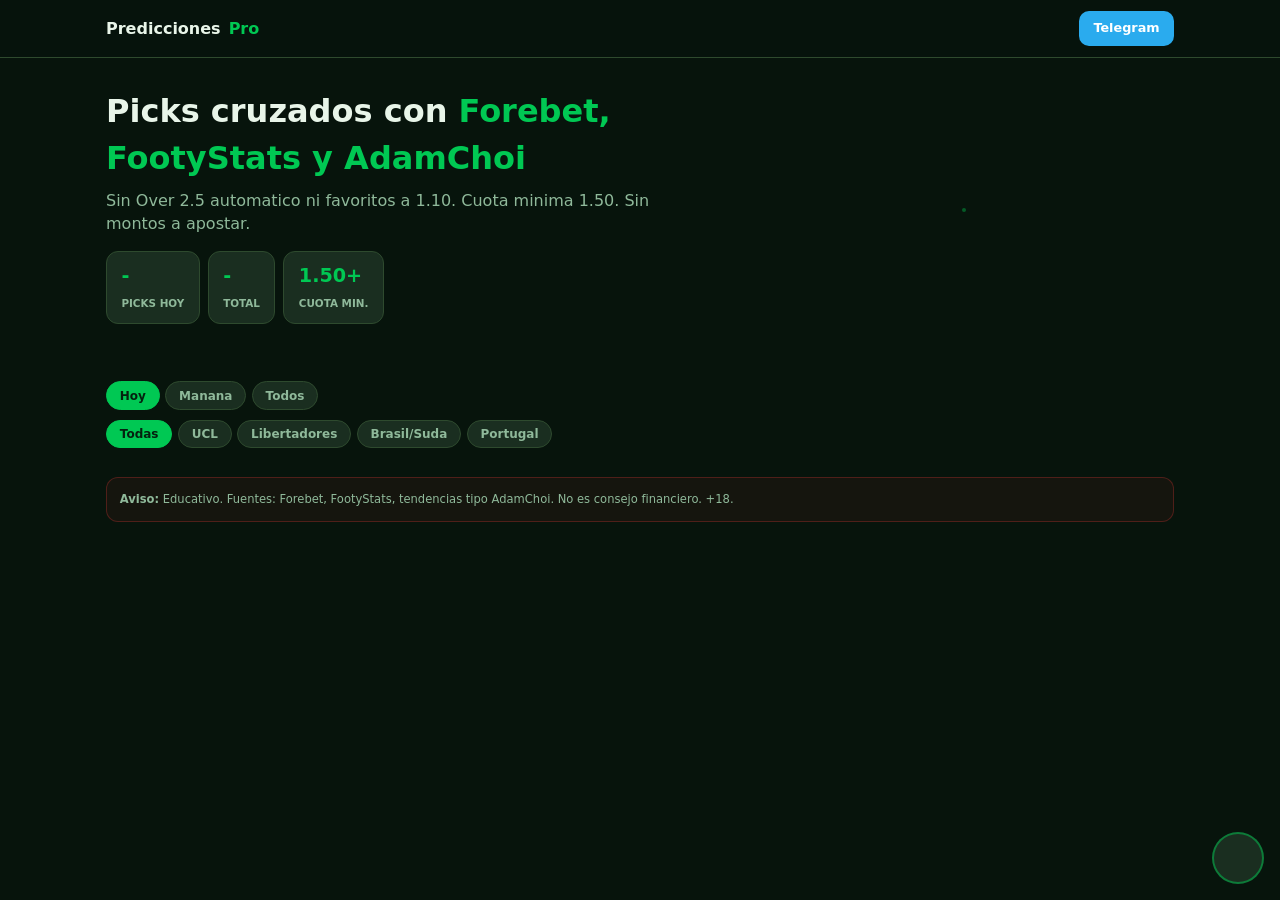
==== index.html @ 34ba378f "Add index.html for GitHub Pages" ====
<!DOCTYPE html>
<html lang="es">
<head>
<meta charset="UTF-8"/>
<meta name="viewport" content="width=device-width,initial-scale=1"/>
<title>Predicciones Pro</title>
<meta name="theme-color" content="#07140c"/>
<link rel="icon" href="logo-canal.jpeg"/>
<style>
:root{--verde:#00c853;--negro:#07140c;--card:#1a2e20;--borde:#2e4a2e;--texto:#e8f5e9;--muted:#8fb99a;--tg:#2AABEE;--soft:rgba(0,200,83,.14)}
*{box-sizing:border-box;margin:0;padding:0}
body{font-family:system-ui,Segoe UI,Roboto,sans-serif;background:var(--negro);color:var(--texto);line-height:1.45}
a{color:inherit;text-decoration:none}button,input{font-family:inherit}
.wrap{max-width:1100px;margin:0 auto;padding:0 1rem 2rem}
.top{position:sticky;top:0;z-index:20;background:rgba(7,20,12,.95);border-bottom:1px solid var(--borde)}
.top-in{max-width:1100px;margin:0 auto;padding:.7rem 1rem;display:flex;justify-content:space-between;align-items:center}
.brand{font-weight:900;display:flex;align-items:center;gap:.5rem}.brand b{color:var(--verde)}
.brand img{width:36px;height:36px;border-radius:50%;object-fit:cover;border:2px solid rgba(0,200,83,.4)}
.btn{border:none;border-radius:10px;padding:.5rem .9rem;font-weight:800;font-size:.8rem;cursor:pointer;background:var(--tg);color:#fff}
.hero{display:grid;grid-template-columns:1.2fr .8fr;gap:1.2rem;align-items:center;padding-top:1.4rem}
@media(max-width:800px){.hero{grid-template-columns:1fr}}
.hero h1{font-size:clamp(1.4rem,4vw,2rem);font-weight:900;margin:.5rem 0}
.hero h1 span{color:var(--verde)}
.hero p{color:var(--muted);max-width:560px}
.stats{display:flex;gap:.5rem;flex-wrap:wrap;margin:1rem 0}
.stat{background:var(--card);border:1px solid var(--borde);border-radius:12px;padding:.6rem .9rem}
.stat strong{display:block;color:var(--verde);font-size:1.2rem}
.stat small{font-size:.65rem;color:var(--muted);font-weight:700}
.stage{position:relative;border-radius:18px;overflow:hidden;border:2px solid rgba(0,200,83,.4);background:#061008;aspect-ratio:1;max-width:280px;margin:0 auto}
.stage img{width:78%;height:78%;object-fit:contain;display:block;margin:11% auto}
.stage-bar{position:absolute;left:0;right:0;bottom:0;background:rgba(0,0,0,.72);padding:8px 12px;display:flex;justify-content:space-between;font-size:.68rem;font-weight:700;color:var(--muted)}
.filters{display:flex;flex-wrap:wrap;gap:.35rem;margin:.6rem 0}
.fbtn{background:var(--card);border:1px solid var(--borde);color:var(--muted);padding:.4rem .8rem;border-radius:999px;font-size:.75rem;font-weight:700;cursor:pointer}
.fbtn.active{background:var(--verde);border-color:var(--verde);color:#04210f}
.grid{display:grid;grid-template-columns:repeat(auto-fill,minmax(300px,1fr));gap:.85rem}
.card{background:var(--card);border:1px solid var(--borde);border-radius:16px;padding:14px;display:flex;flex-direction:column;gap:9px}
.row{display:flex;justify-content:space-between;align-items:center;gap:.5rem}
.chip{font-size:.62rem;font-weight:800;color:#f6cf6b;background:rgba(255,214,0,.1);border:1px solid rgba(255,214,0,.3);border-radius:999px;padding:3px 8px}
.time{font-size:.66rem;color:var(--muted);font-weight:600}
.conf{display:flex;align-items:center;gap:8px;padding:6px 10px;background:rgba(0,0,0,.28);border-radius:10px}
.cl{font-size:.58rem;font-weight:700;color:rgba(255,255,255,.55);text-transform:uppercase}
.stars{flex:1;text-align:center;color:rgba(255,255,255,.16);letter-spacing:2px}.stars .on{color:var(--verde)}
.lvl{font-size:.65rem;font-weight:800;padding:2px 7px;border-radius:6px;background:var(--soft);color:var(--verde)}
.teams{display:flex;align-items:center;justify-content:space-between;gap:8px}
.team{flex:1;text-align:center;font-weight:800;font-size:.9rem}
.vs{width:30px;height:30px;border-radius:50%;background:#07140c;display:flex;align-items:center;justify-content:center;font-size:.65rem;font-weight:900;color:var(--muted)}
.nums{display:grid;grid-template-columns:1fr 1fr 1fr;gap:6px;text-align:center;font-size:.75rem}
.nums div{background:rgba(0,0,0,.25);border-radius:8px;padding:6px}
.nums b{display:block;color:var(--verde)}
.rec{display:flex;justify-content:space-between;align-items:center;border-top:1px solid var(--borde);padding-top:10px}
.rec small{font-size:.58rem;font-weight:700;color:var(--muted);text-transform:uppercase}
.pick{font-size:.92rem;font-weight:800}
.odds{font-size:1.2rem;font-weight:900;color:var(--verde);background:var(--soft);border:1px solid rgba(0,200,83,.4);padding:6px 11px;border-radius:10px}
.why{font-size:.78rem;color:var(--muted);line-height:1.5}
.why b{color:var(--texto)}
.bul{font-size:.72rem;color:var(--muted);padding-left:1rem}
.rej{font-size:.7rem;color:var(--muted);border:1px solid rgba(255,61,61,.25);background:rgba(255,61,61,.06);padding:8px;border-radius:8px}
.tags{display:flex;flex-wrap:wrap;gap:4px}
.tag{font-size:.58rem;font-weight:700;padding:2px 6px;border:1px solid var(--borde);border-radius:5px;color:var(--muted)}
.tag.ev{color:var(--verde);border-color:rgba(0,200,83,.4);background:var(--soft)}
.share{width:100%;background:rgba(42,171,238,.12);border:1px solid rgba(42,171,238,.35);color:#7dd3fc;border-radius:8px;padding:.45rem;font-size:.72rem;font-weight:700;cursor:pointer}
.empty{grid-column:1/-1;text-align:center;padding:2rem;color:var(--muted)}
.disclaimer{margin-top:1.2rem;border:1px solid rgba(255,61,61,.25);background:rgba(255,61,61,.06);border-radius:12px;padding:.8rem;font-size:.72rem;color:var(--muted)}
.fab{position:fixed;right:16px;bottom:16px;width:52px;height:52px;border-radius:50%;border:2px solid rgba(0,200,83,.5);background:var(--card);padding:0;overflow:hidden;cursor:pointer;z-index:40}
.fab img{width:100%;height:100%;object-fit:cover}
.as{position:fixed;right:16px;bottom:78px;width:min(360px,calc(100vw - 24px));max-height:70vh;display:none;flex-direction:column;background:#102418;border:1px solid var(--borde);border-radius:14px;z-index:40}
.as.open{display:flex}
.as-h{padding:.7rem 1rem;border-bottom:1px solid var(--borde);display:flex;justify-content:space-between;font-weight:800;font-size:.88rem}
.as-b{padding:.7rem;overflow:auto;flex:1}
.msg{font-size:.78rem;padding:.5rem .7rem;border-radius:10px;margin-bottom:.45rem;line-height:1.45}
.bot{background:var(--card);border:1px solid var(--borde)}
.user{background:var(--soft);margin-left:1.5rem}
.as-f{display:flex;gap:.4rem;padding:.6rem;border-top:1px solid var(--borde)}
.as-f input{flex:1;background:var(--card);border:1px solid var(--borde);border-radius:10px;padding:.5rem .7rem;color:var(--texto)}
.as-f button{background:var(--verde);color:#04210f;border:none;border-radius:10px;padding:.5rem .75rem;font-weight:800;cursor:pointer}
</style>
</head>
<body>
<header class="top"><div class="top-in">
  <div class="brand"><img src="logo-canal.jpeg" alt="" onerror="this.style.display='none'"/>Predicciones <b>Pro</b></div>
  <a class="btn" href="https://t.me/" target="_blank" rel="noopener">Telegram</a>
</div></header>
<section class="wrap hero">
  <div>
    <h1>Picks cruzados con <span>Forebet, FootyStats y AdamChoi</span></h1>
    <p>Sin Over 2.5 automatico ni favoritos a 1.10. Cuota minima 1.50. Sin montos a apostar.</p>
    <div class="stats">
      <div class="stat"><strong id="st-hoy">-</strong><small>PICKS HOY</small></div>
      <div class="stat"><strong id="st-total">-</strong><small>TOTAL</small></div>
      <div class="stat"><strong>1.50+</strong><small>CUOTA MIN.</small></div>
    </div>
  </div>
  <div class="stage">
    <img src="logo-canal.jpeg" alt="" onerror="this.style.display='none'"/>
    <div class="stage-bar"><span>IA en vivo</span><span>Predicciones Pro</span></div>
  </div>
</section>
<div class="wrap" id="picks">
  <div class="filters" id="dayf">
    <button class="fbtn active" data-k="hoy" type="button">Hoy</button>
    <button class="fbtn" data-k="manana" type="button">Manana</button>
    <button class="fbtn" data-k="all" type="button">Todos</button>
  </div>
  <div class="filters" id="lgf">
    <button class="fbtn active" data-k="all" type="button">Todas</button>
    <button class="fbtn" data-k="ucl" type="button">UCL</button>
    <button class="fbtn" data-k="lib" type="button">Libertadores</button>
    <button class="fbtn" data-k="bra" type="button">Brasil/Suda</button>
    <button class="fbtn" data-k="por" type="button">Portugal</button>
  </div>
  <div class="grid" id="grid"></div>
  <p class="disclaimer"><strong>Aviso:</strong> Educativo. Fuentes: Forebet, FootyStats, tendencias tipo AdamChoi. No es consejo financiero. +18.</p>
</div>
<button class="fab" id="fab" type="button"><img src="logo-canal.jpeg" alt="IA" onerror="this.style.display='none'"/></button>
<div class="as" id="as">
  <div class="as-h">Asistente <button type="button" id="asx" style="background:none;border:none;color:var(--muted);cursor:pointer">X</button></div>
  <div class="as-b" id="asb"><div class="msg bot">Preguntame por un partido o por que no va un favorito corto. Cuota minima 1.50.</div></div>
  <div class="as-f"><input id="asi" placeholder="Ej: por que Under en Napoli"/><button type="button" id="ass">Enviar</button></div>
</div>
<script src="app.js"></script>
</body>
</html>
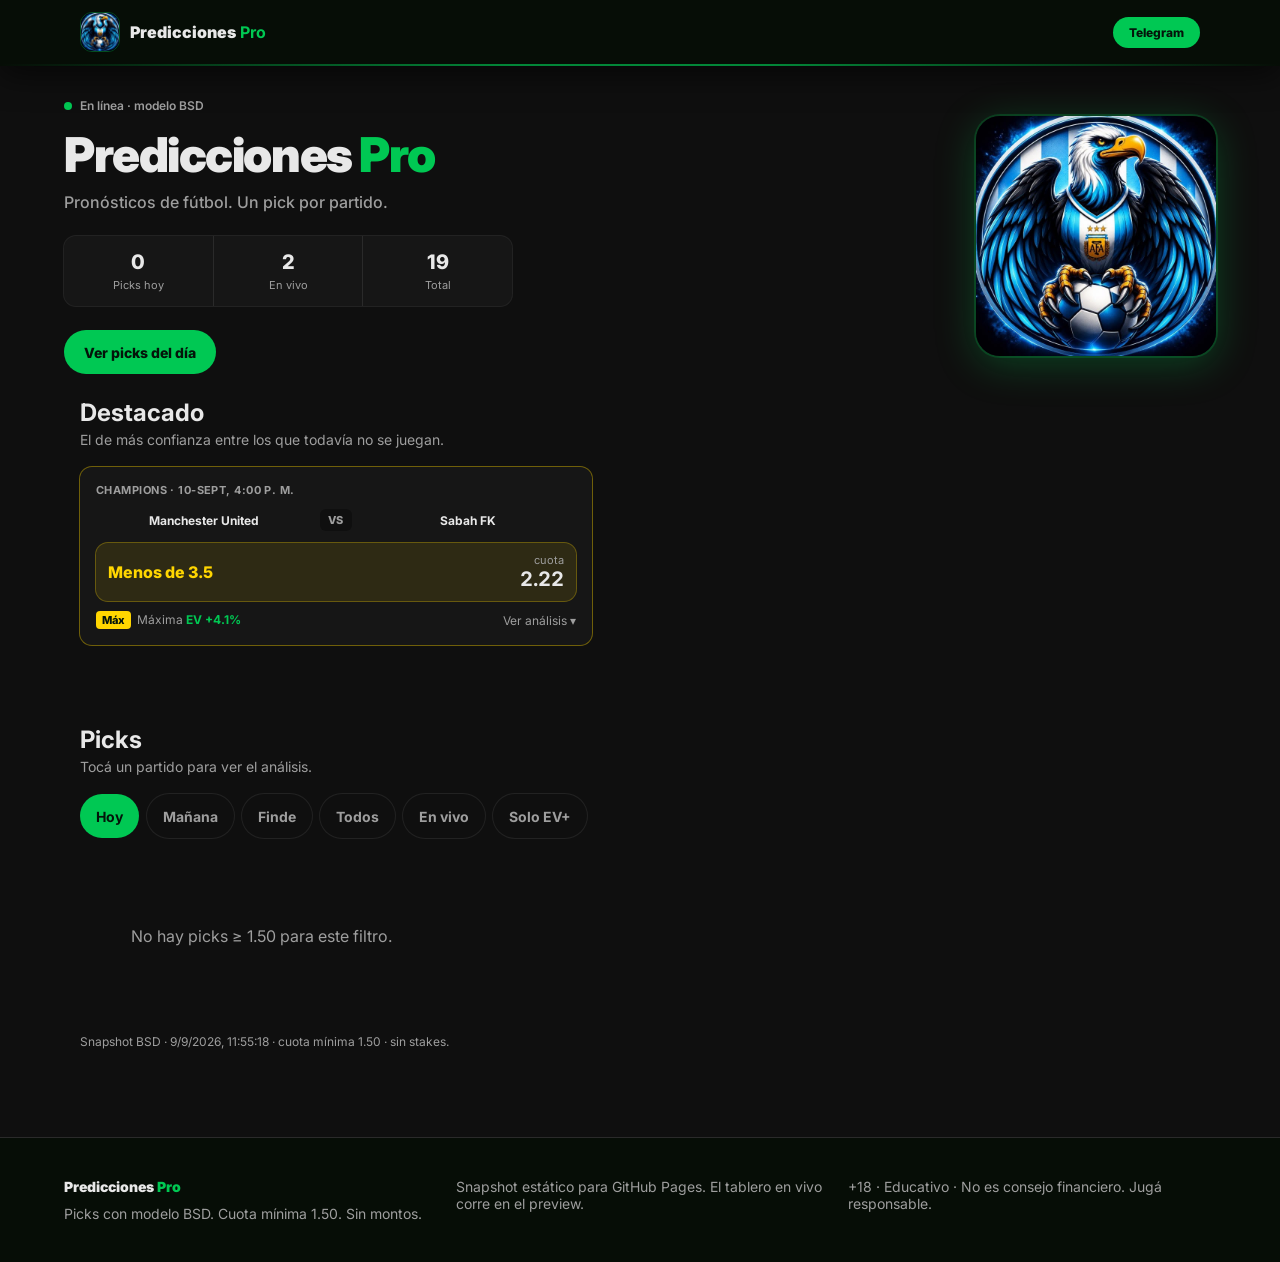
==== commit 98a736df: "Snapshot GitHub Pages: escudos reales y picks BSD actuales." ====
--- a/index.html
+++ b/index.html
@@ -4,119 +4,265 @@
 <meta charset="UTF-8"/>
 <meta name="viewport" content="width=device-width,initial-scale=1"/>
 <title>Predicciones Pro</title>
-<meta name="theme-color" content="#07140c"/>
+<meta name="theme-color" content="#0f0f0f"/>
 <link rel="icon" href="logo-canal.jpeg"/>
+<link rel="preconnect" href="https://fonts.googleapis.com"/>
+<link rel="preconnect" href="https://media.api-sports.io"/>
+<link href="https://fonts.googleapis.com/css2?family=Inter:wght@400;600;700;800;900&display=swap" rel="stylesheet"/>
 <style>
-:root{--verde:#00c853;--negro:#07140c;--card:#1a2e20;--borde:#2e4a2e;--texto:#e8f5e9;--muted:#8fb99a;--tg:#2AABEE;--soft:rgba(0,200,83,.14)}
+:root{--bg:#0f0f0f;--nav:#060d06;--card:#161616;--fg:#e8e8e8;--muted:#9e9e9e;--primary:#00c853;--primary-fg:#04140a;--accent:#ffd600;--border:#2a2a2a;--danger:#ef5350;--tg:#2aabee}
 *{box-sizing:border-box;margin:0;padding:0}
-body{font-family:system-ui,Segoe UI,Roboto,sans-serif;background:var(--negro);color:var(--texto);line-height:1.45}
-a{color:inherit;text-decoration:none}button,input{font-family:inherit}
-.wrap{max-width:1100px;margin:0 auto;padding:0 1rem 2rem}
-.top{position:sticky;top:0;z-index:20;background:rgba(7,20,12,.95);border-bottom:1px solid var(--borde)}
-.top-in{max-width:1100px;margin:0 auto;padding:.7rem 1rem;display:flex;justify-content:space-between;align-items:center}
-.brand{font-weight:900;display:flex;align-items:center;gap:.5rem}.brand b{color:var(--verde)}
-.brand img{width:36px;height:36px;border-radius:50%;object-fit:cover;border:2px solid rgba(0,200,83,.4)}
-.btn{border:none;border-radius:10px;padding:.5rem .9rem;font-weight:800;font-size:.8rem;cursor:pointer;background:var(--tg);color:#fff}
-.hero{display:grid;grid-template-columns:1.2fr .8fr;gap:1.2rem;align-items:center;padding-top:1.4rem}
-@media(max-width:800px){.hero{grid-template-columns:1fr}}
-.hero h1{font-size:clamp(1.4rem,4vw,2rem);font-weight:900;margin:.5rem 0}
-.hero h1 span{color:var(--verde)}
-.hero p{color:var(--muted);max-width:560px}
-.stats{display:flex;gap:.5rem;flex-wrap:wrap;margin:1rem 0}
-.stat{background:var(--card);border:1px solid var(--borde);border-radius:12px;padding:.6rem .9rem}
-.stat strong{display:block;color:var(--verde);font-size:1.2rem}
-.stat small{font-size:.65rem;color:var(--muted);font-weight:700}
-.stage{position:relative;border-radius:18px;overflow:hidden;border:2px solid rgba(0,200,83,.4);background:#061008;aspect-ratio:1;max-width:280px;margin:0 auto}
-.stage img{width:78%;height:78%;object-fit:contain;display:block;margin:11% auto}
-.stage-bar{position:absolute;left:0;right:0;bottom:0;background:rgba(0,0,0,.72);padding:8px 12px;display:flex;justify-content:space-between;font-size:.68rem;font-weight:700;color:var(--muted)}
-.filters{display:flex;flex-wrap:wrap;gap:.35rem;margin:.6rem 0}
-.fbtn{background:var(--card);border:1px solid var(--borde);color:var(--muted);padding:.4rem .8rem;border-radius:999px;font-size:.75rem;font-weight:700;cursor:pointer}
-.fbtn.active{background:var(--verde);border-color:var(--verde);color:#04210f}
-.grid{display:grid;grid-template-columns:repeat(auto-fill,minmax(300px,1fr));gap:.85rem}
-.card{background:var(--card);border:1px solid var(--borde);border-radius:16px;padding:14px;display:flex;flex-direction:column;gap:9px}
-.row{display:flex;justify-content:space-between;align-items:center;gap:.5rem}
-.chip{font-size:.62rem;font-weight:800;color:#f6cf6b;background:rgba(255,214,0,.1);border:1px solid rgba(255,214,0,.3);border-radius:999px;padding:3px 8px}
-.time{font-size:.66rem;color:var(--muted);font-weight:600}
-.conf{display:flex;align-items:center;gap:8px;padding:6px 10px;background:rgba(0,0,0,.28);border-radius:10px}
-.cl{font-size:.58rem;font-weight:700;color:rgba(255,255,255,.55);text-transform:uppercase}
-.stars{flex:1;text-align:center;color:rgba(255,255,255,.16);letter-spacing:2px}.stars .on{color:var(--verde)}
-.lvl{font-size:.65rem;font-weight:800;padding:2px 7px;border-radius:6px;background:var(--soft);color:var(--verde)}
-.teams{display:flex;align-items:center;justify-content:space-between;gap:8px}
-.team{flex:1;text-align:center;font-weight:800;font-size:.9rem}
-.vs{width:30px;height:30px;border-radius:50%;background:#07140c;display:flex;align-items:center;justify-content:center;font-size:.65rem;font-weight:900;color:var(--muted)}
-.nums{display:grid;grid-template-columns:1fr 1fr 1fr;gap:6px;text-align:center;font-size:.75rem}
-.nums div{background:rgba(0,0,0,.25);border-radius:8px;padding:6px}
-.nums b{display:block;color:var(--verde)}
-.rec{display:flex;justify-content:space-between;align-items:center;border-top:1px solid var(--borde);padding-top:10px}
-.rec small{font-size:.58rem;font-weight:700;color:var(--muted);text-transform:uppercase}
-.pick{font-size:.92rem;font-weight:800}
-.odds{font-size:1.2rem;font-weight:900;color:var(--verde);background:var(--soft);border:1px solid rgba(0,200,83,.4);padding:6px 11px;border-radius:10px}
-.why{font-size:.78rem;color:var(--muted);line-height:1.5}
-.why b{color:var(--texto)}
-.bul{font-size:.72rem;color:var(--muted);padding-left:1rem}
-.rej{font-size:.7rem;color:var(--muted);border:1px solid rgba(255,61,61,.25);background:rgba(255,61,61,.06);padding:8px;border-radius:8px}
-.tags{display:flex;flex-wrap:wrap;gap:4px}
-.tag{font-size:.58rem;font-weight:700;padding:2px 6px;border:1px solid var(--borde);border-radius:5px;color:var(--muted)}
-.tag.ev{color:var(--verde);border-color:rgba(0,200,83,.4);background:var(--soft)}
-.share{width:100%;background:rgba(42,171,238,.12);border:1px solid rgba(42,171,238,.35);color:#7dd3fc;border-radius:8px;padding:.45rem;font-size:.72rem;font-weight:700;cursor:pointer}
-.empty{grid-column:1/-1;text-align:center;padding:2rem;color:var(--muted)}
-.disclaimer{margin-top:1.2rem;border:1px solid rgba(255,61,61,.25);background:rgba(255,61,61,.06);border-radius:12px;padding:.8rem;font-size:.72rem;color:var(--muted)}
-.fab{position:fixed;right:16px;bottom:16px;width:52px;height:52px;border-radius:50%;border:2px solid rgba(0,200,83,.5);background:var(--card);padding:0;overflow:hidden;cursor:pointer;z-index:40}
-.fab img{width:100%;height:100%;object-fit:cover}
-.as{position:fixed;right:16px;bottom:78px;width:min(360px,calc(100vw - 24px));max-height:70vh;display:none;flex-direction:column;background:#102418;border:1px solid var(--borde);border-radius:14px;z-index:40}
-.as.open{display:flex}
-.as-h{padding:.7rem 1rem;border-bottom:1px solid var(--borde);display:flex;justify-content:space-between;font-weight:800;font-size:.88rem}
-.as-b{padding:.7rem;overflow:auto;flex:1}
-.msg{font-size:.78rem;padding:.5rem .7rem;border-radius:10px;margin-bottom:.45rem;line-height:1.45}
-.bot{background:var(--card);border:1px solid var(--borde)}
-.user{background:var(--soft);margin-left:1.5rem}
-.as-f{display:flex;gap:.4rem;padding:.6rem;border-top:1px solid var(--borde)}
-.as-f input{flex:1;background:var(--card);border:1px solid var(--borde);border-radius:10px;padding:.5rem .7rem;color:var(--texto)}
-.as-f button{background:var(--verde);color:#04210f;border:none;border-radius:10px;padding:.5rem .75rem;font-weight:800;cursor:pointer}
+html,body{background:var(--bg);color:var(--fg);font-family:Inter,system-ui,sans-serif;-webkit-font-smoothing:antialiased}
+button{font-family:inherit;cursor:pointer;color:inherit}
+a{color:inherit;text-decoration:none}
+.wrap{max-width:72rem;margin:0 auto;padding:0 1rem}
+.nav{position:sticky;top:0;z-index:20;background:var(--nav);box-shadow:0 8px 32px rgba(0,0,0,.6)}
+.nav::after{content:"";display:block;height:2px;background:linear-gradient(90deg,transparent,var(--primary) 40%,var(--primary) 60%,transparent);opacity:.65}
+.nav-in{max-width:72rem;margin:0 auto;height:64px;padding:0 1rem;display:flex;align-items:center;justify-content:space-between;gap:12px}
+.brand{display:flex;align-items:center;gap:10px;font-weight:900}
+.brand img{width:40px;height:40px;border-radius:12px;object-fit:cover;border:1px solid rgba(0,200,83,.35)}
+.brand b{color:var(--primary)}
+.tg{background:var(--primary);color:var(--primary-fg);border:0;border-radius:999px;padding:8px 16px;font-size:12px;font-weight:800}
+.hero{display:flex;flex-direction:column;align-items:center;gap:2rem;padding:2rem 0 1.5rem}
+@media(min-width:768px){.hero{flex-direction:row;justify-content:space-between}}
+.live{display:flex;align-items:center;gap:8px;font-size:12px;font-weight:600;color:var(--muted);margin-bottom:12px}
+.dot{width:8px;height:8px;border-radius:99px;background:var(--primary);box-shadow:0 0 0 0 rgba(0,200,83,.55);animation:pulse 1.6s ease-out infinite}
+@keyframes pulse{0%{box-shadow:0 0 0 0 rgba(0,200,83,.55)}70%{box-shadow:0 0 0 7px transparent}}
+h1{font-size:clamp(2rem,5vw,3rem);font-weight:900;letter-spacing:-.03em}
+.sub{margin-top:8px;color:var(--muted);font-weight:500}
+.stats{margin-top:1.5rem;max-width:28rem;display:flex;overflow:hidden;border-radius:12px;background:var(--card);box-shadow:0 0 0 1px rgba(255,255,255,.08)}
+.stat{flex:1;text-align:center;padding:14px 8px;border-right:1px solid var(--border)}
+.stat:last-child{border-right:0}
+.stat strong{display:block;font-size:1.25rem;font-weight:800}
+.stat small{display:block;margin-top:4px;font-size:11px;color:var(--muted)}
+.cta{display:inline-flex;margin-top:1.5rem;min-height:44px;align-items:center;background:var(--primary);color:var(--primary-fg);border-radius:999px;padding:0 20px;font-size:14px;font-weight:800}
+.mascot{width:208px;height:208px;border-radius:24px;overflow:hidden;box-shadow:0 8px 40px rgba(0,200,83,.28),0 0 0 2px rgba(0,200,83,.2);flex-shrink:0}
+@media(min-width:768px){.mascot{width:240px;height:240px;order:2}.hero-copy{order:1;flex:1}}
+.mascot img{width:100%;height:100%;object-fit:cover;object-position:top}
+.sec{padding:0 0 2.5rem}
+.sec h2{font-size:1.5rem;font-weight:700}
+.hint{margin-top:4px;font-size:14px;color:var(--muted)}
+.filters{display:flex;flex-wrap:wrap;gap:8px;margin-top:1.2rem}
+.chip{min-height:44px;border:0;border-radius:999px;padding:0 16px;font-size:14px;font-weight:700;color:var(--muted);background:transparent;box-shadow:0 0 0 1px rgba(255,255,255,.08)}
+.chip.on{background:var(--primary);color:var(--primary-fg);box-shadow:none}
+.grid{margin-top:1.5rem;display:grid;gap:16px}
+@media(min-width:768px){.grid{grid-template-columns:1fr 1fr}}
+@media(min-width:1200px){.grid{grid-template-columns:1fr 1fr 1fr}}
+.card{background:var(--card);border-radius:12px;padding:16px;box-shadow:0 0 0 1px rgba(255,255,255,.08);text-align:left;width:100%}
+.card.max{box-shadow:0 0 0 1px rgba(255,214,0,.4)}
+.card:hover{box-shadow:0 0 0 1px rgba(0,200,83,.45)}
+.meta{display:flex;justify-content:space-between;gap:8px;font-size:11px;font-weight:700;letter-spacing:.04em;text-transform:uppercase;color:var(--muted)}
+.live-tag{color:var(--danger);flex-shrink:0}
+.match{margin-top:12px;display:grid;grid-template-columns:1fr auto 1fr;align-items:center;gap:8px}
+.team{display:flex;flex-direction:column;align-items:center;gap:6px;min-width:0}
+.esc{width:48px;height:48px;object-fit:contain;filter:drop-shadow(0 2px 4px rgba(0,0,0,.45))}
+.esc-fb{width:48px;height:48px;border-radius:999px;background:#141414;display:flex;align-items:center;justify-content:center;font-weight:900;color:var(--muted);font-size:12px;box-shadow:0 0 0 1px rgba(255,255,255,.08)}
+.tname{max-width:100%;font-size:12px;font-weight:700;white-space:nowrap;overflow:hidden;text-overflow:ellipsis}
+.vs{font-size:11px;font-weight:800;letter-spacing:.08em;color:var(--muted);padding:4px 8px;border-radius:6px;background:var(--bg)}
+.score{font-size:20px;font-weight:900;letter-spacing:.04em}
+.rec{margin-top:12px;display:flex;align-items:center;justify-content:space-between;gap:12px;border-radius:12px;padding:10px 12px;background:rgba(255,214,0,.1);box-shadow:0 0 0 1px rgba(255,214,0,.35)}
+.rec .mkt{font-weight:800;color:var(--accent);text-align:left}
+.cuota{text-align:right}
+.cuota small{display:block;font-size:11px;color:var(--muted)}
+.cuota b{font-size:20px;font-variant-numeric:tabular-nums}
+.foot{margin-top:10px;display:flex;align-items:center;justify-content:space-between;gap:8px;font-size:12px;color:var(--muted)}
+.ev{font-weight:700}
+.ev.pos{color:var(--primary)}
+.maxb{display:inline-block;margin-right:6px;background:var(--accent);color:#04140a;font-size:11px;font-weight:800;padding:2px 6px;border-radius:4px}
+.more{display:none;margin-top:12px;padding-top:12px;border-top:1px solid var(--border)}
+.card.open .more{display:block}
+.nums{display:grid;grid-template-columns:1fr 1fr 1fr;gap:8px;text-align:center;font-size:12px}
+.nums div{background:var(--bg);border-radius:8px;padding:8px}
+.nums span{display:block;color:var(--muted)}
+.nums b{color:var(--primary)}
+.bar{margin-top:10px}
+.bar-l{display:flex;justify-content:space-between;font-size:11px;color:var(--muted);margin-bottom:4px}
+.bar-g{display:flex;height:6px;overflow:hidden;border-radius:99px;background:var(--bg)}
+.bar-g i:first-child{background:var(--primary)}
+.bar-g i:nth-child(2){background:var(--muted)}
+.bar-g i:last-child{background:rgba(232,232,232,.4)}
+.why{margin-top:10px;font-size:14px;line-height:1.55;color:var(--muted)}
+.why b{color:var(--fg)}
+.bul{margin-top:8px;font-size:12px;color:var(--muted)}
+.bul li{margin:4px 0 0 1rem}
+.rej{margin-top:10px;padding:10px;border-radius:12px;background:rgba(239,83,80,.08);font-size:12px;color:var(--muted)}
+.share{display:block;margin-top:10px;text-align:center;border-radius:12px;padding:10px;background:rgba(42,171,238,.1);color:var(--tg);font-size:12px;font-weight:700}
+.empty{padding:4rem 0;text-align:center;color:var(--muted)}
+.foot-site{margin-top:3rem;border-top:1px solid var(--border);background:var(--nav);padding:2.5rem 1rem;font-size:14px;color:var(--muted)}
+.foot-grid{max-width:72rem;margin:0 auto;display:grid;gap:1.5rem}
+@media(min-width:640px){.foot-grid{grid-template-columns:1fr 1fr 1fr}}
+.feat{max-width:32rem;margin-bottom:2.5rem}
+.feat .card{width:100%}
+.stamp{margin-top:1.5rem;font-size:12px;color:var(--muted)}
 </style>
 </head>
 <body>
-<header class="top"><div class="top-in">
-  <div class="brand"><img src="logo-canal.jpeg" alt="" onerror="this.style.display='none'"/>Predicciones <b>Pro</b></div>
-  <a class="btn" href="https://t.me/" target="_blank" rel="noopener">Telegram</a>
+<header class="nav"><div class="nav-in">
+  <a class="brand" href="./"><img src="logo-canal.jpeg" alt=""/><span>Predicciones<b> Pro</b></span></a>
+  <a class="tg" href="https://t.me/" target="_blank" rel="noopener">Telegram</a>
 </div></header>
+
 <section class="wrap hero">
-  <div>
-    <h1>Picks cruzados con <span>Forebet, FootyStats y AdamChoi</span></h1>
-    <p>Sin Over 2.5 automatico ni favoritos a 1.10. Cuota minima 1.50. Sin montos a apostar.</p>
+  <div class="hero-copy">
+    <p class="live"><span class="dot"></span> En línea · modelo BSD</p>
+    <h1>Predicciones<span style="color:var(--primary)"> Pro</span></h1>
+    <p class="sub">Pronósticos de fútbol. Un pick por partido.</p>
     <div class="stats">
-      <div class="stat"><strong id="st-hoy">-</strong><small>PICKS HOY</small></div>
-      <div class="stat"><strong id="st-total">-</strong><small>TOTAL</small></div>
-      <div class="stat"><strong>1.50+</strong><small>CUOTA MIN.</small></div>
+      <div class="stat"><strong id="st-hoy">-</strong><small>Picks hoy</small></div>
+      <div class="stat"><strong id="st-live">-</strong><small>En vivo</small></div>
+      <div class="stat"><strong id="st-total">-</strong><small>Total</small></div>
     </div>
+    <a class="cta" href="#picks">Ver picks del día</a>
   </div>
-  <div class="stage">
-    <img src="logo-canal.jpeg" alt="" onerror="this.style.display='none'"/>
-    <div class="stage-bar"><span>IA en vivo</span><span>Predicciones Pro</span></div>
-  </div>
+  <div class="mascot"><img src="logo-canal.jpeg" alt="Mascota Predicciones Pro"/></div>
 </section>
-<div class="wrap" id="picks">
-  <div class="filters" id="dayf">
-    <button class="fbtn active" data-k="hoy" type="button">Hoy</button>
-    <button class="fbtn" data-k="manana" type="button">Manana</button>
-    <button class="fbtn" data-k="all" type="button">Todos</button>
-  </div>
-  <div class="filters" id="lgf">
-    <button class="fbtn active" data-k="all" type="button">Todas</button>
-    <button class="fbtn" data-k="ucl" type="button">UCL</button>
-    <button class="fbtn" data-k="lib" type="button">Libertadores</button>
-    <button class="fbtn" data-k="bra" type="button">Brasil/Suda</button>
-    <button class="fbtn" data-k="por" type="button">Portugal</button>
-  </div>
-  <div class="grid" id="grid"></div>
-  <p class="disclaimer"><strong>Aviso:</strong> Educativo. Fuentes: Forebet, FootyStats, tendencias tipo AdamChoi. No es consejo financiero. +18.</p>
+
+<div class="wrap">
+  <section class="sec feat" id="destacado">
+    <h2>Destacado</h2>
+    <p class="hint">El de más confianza entre los que todavía no se juegan.</p>
+    <div id="feat" style="margin-top:1.2rem"></div>
+  </section>
+
+  <section class="sec" id="picks">
+    <h2>Picks</h2>
+    <p class="hint">Tocá un partido para ver el análisis.</p>
+    <div class="filters" id="days">
+      <button class="chip on" data-day="hoy" type="button">Hoy</button>
+      <button class="chip" data-day="manana" type="button">Mañana</button>
+      <button class="chip" data-day="finde" type="button">Finde</button>
+      <button class="chip" data-day="all" type="button">Todos</button>
+      <button class="chip" data-live="1" type="button">En vivo</button>
+      <button class="chip" data-ev="1" type="button">Solo EV+</button>
+    </div>
+    <div class="grid" id="grid"></div>
+    <p class="stamp" id="stamp"></p>
+  </section>
 </div>
-<button class="fab" id="fab" type="button"><img src="logo-canal.jpeg" alt="IA" onerror="this.style.display='none'"/></button>
-<div class="as" id="as">
-  <div class="as-h">Asistente <button type="button" id="asx" style="background:none;border:none;color:var(--muted);cursor:pointer">X</button></div>
-  <div class="as-b" id="asb"><div class="msg bot">Preguntame por un partido o por que no va un favorito corto. Cuota minima 1.50.</div></div>
-  <div class="as-f"><input id="asi" placeholder="Ej: por que Under en Napoli"/><button type="button" id="ass">Enviar</button></div>
-</div>
-<script src="app.js"></script>
+
+<footer class="foot-site"><div class="foot-grid">
+  <div><p style="color:var(--fg);font-weight:900">Predicciones<span style="color:var(--primary)"> Pro</span></p><p style="margin-top:10px">Picks con modelo BSD. Cuota mínima 1.50. Sin montos.</p></div>
+  <div><p>Snapshot estático para GitHub Pages. El tablero en vivo corre en el preview.</p></div>
+  <div><p>+18 · Educativo · No es consejo financiero. Jugá responsable.</p></div>
+</div></footer>
+<script>
+const PICKS = [{"id": "bsd-599509", "league": "Libertadores", "leagueKey": "lib", "kickoff": "2026-09-09T22:00:00Z", "status": "2nd_half", "home": "Palmeiras", "away": "LDU", "market": "Más de 2.5", "marketKey": "ou", "odds": 2.11, "impliedPct": 47.4, "modelPct": 47.7, "evPct": 0.6, "conf": 75, "pH": 0.721, "pD": 0.192, "pA": 0.087, "bullets": ["Modelo BSD dc-blend-v1: Palmeiras 72.1% · Empate 19.2% · LDU 8.7%", "xG 1.69 – 0.65 (media 2.34) · marcador más probable 1-0", "BTTS 37.0% · Over 2.5 47.7% · Over 3.5 25.1%"], "analysis": "Más de 2.5 @ 2.11. Media de goles 2.34 y 1-0 como línea base. Edge chico, pero del lado correcto del precio.", "rejected": "Se descarta Palmeiras @ 1.36 (regla cuota mínima 1.50).", "homeCrest": "https://media.api-sports.io/football/teams/121.png", "awayCrest": "https://media.api-sports.io/football/teams/1158.png", "homeScore": null, "awayScore": null, "minute": null}, {"id": "bsd-599510", "league": "Sudamericana", "leagueKey": "suda", "kickoff": "2026-09-09T22:00:00Z", "status": "2nd_half", "home": "Santos", "away": "Atlético Mineiro", "market": "Menos de 2.5", "marketKey": "ou", "odds": 1.54, "impliedPct": 64.9, "modelPct": 60.8, "evPct": -6.4, "conf": 52, "pH": 0.419, "pD": 0.305, "pA": 0.276, "bullets": ["Modelo BSD dc-blend-v1: Santos 41.9% · Empate 30.5% · Atlético Mineiro 27.6%", "xG 1.44 – 1.01 (media 2.45) · marcador más probable 1-1", "BTTS 46.1% · Over 2.5 39.2% · Over 3.5 21.0%"], "analysis": "Menos de 2.5 @ 1.54. Media de goles 2.45 y 1-1 como línea base. El libro está un poco más agresivo que el modelo; se publica porque es el mercado ≥ 1.50 más limpio.", "rejected": "Se descarta Over 2.5 no se publica por default (regla cuota mínima 1.50).", "homeCrest": "https://media.api-sports.io/football/teams/128.png", "awayCrest": "https://media.api-sports.io/football/teams/1062.png", "homeScore": null, "awayScore": null, "minute": null}, {"id": "bsd-600963", "league": "Libertadores", "leagueKey": "lib", "kickoff": "2026-09-10T00:30:00Z", "status": "notstarted", "home": "Estudiantes de La Plata", "away": "Corinthians", "market": "Más de 1.5", "marketKey": "ou", "odds": 1.84, "impliedPct": 54.3, "modelPct": 52.5, "evPct": -3.4, "conf": 52, "pH": 0.39899999999999997, "pD": 0.35100000000000003, "pA": 0.249, "bullets": ["Modelo BSD dc-blend-v1: Estudiantes de La Plata 39.9% · Empate 35.1% · Corinthians 24.9%", "xG 1.28 – 0.76 (media 2.04) · marcador más probable 1-0", "BTTS 34.9% · Over 2.5 26.6% · Over 3.5 12.6%"], "analysis": "Más de 1.5 @ 1.84. Media de goles 2.04 y 1-0 como línea base. El libro está un poco más agresivo que el modelo; se publica porque es el mercado ≥ 1.50 más limpio.", "rejected": "Se descarta Over 2.5 no se publica por default (regla cuota mínima 1.50).", "homeCrest": "https://media.api-sports.io/football/teams/450.png", "awayCrest": "https://media.api-sports.io/football/teams/131.png", "homeScore": null, "awayScore": null, "minute": null}, {"id": "bsd-601149", "league": "Champions", "leagueKey": "ucl", "kickoff": "2026-09-10T16:45:00Z", "status": "notstarted", "home": "PSV Eindhoven", "away": "Shakhtar Donetsk", "market": "Más de 3.5", "marketKey": "ou", "odds": 2.11, "impliedPct": 47.4, "modelPct": 45.8, "evPct": -3.4, "conf": 66, "pH": 0.6629999999999999, "pD": 0.18899999999999997, "pA": 0.14800000000000002, "bullets": ["Modelo BSD dc-blend-v1: PSV Eindhoven 66.3% · Empate 18.9% · Shakhtar Donetsk 14.8%", "xG 2.51 – 1.15 (media 3.66) · marcador más probable 2-1", "BTTS 58.7% · Over 2.5 66.1% · Over 3.5 45.8%"], "analysis": "Más de 3.5 @ 2.11. Media de goles 3.66 y 2-1 como línea base. El libro está un poco más agresivo que el modelo; se publica porque es el mercado ≥ 1.50 más limpio.", "rejected": "Se descarta PSV Eindhoven @ 1.42 · Over 2.5 @ 1.42 (regla cuota mínima 1.50).", "homeCrest": "https://media.api-sports.io/football/teams/197.png", "awayCrest": "https://media.api-sports.io/football/teams/555.png", "homeScore": null, "awayScore": null, "minute": null}, {"id": "bsd-601109", "league": "Champions", "leagueKey": "ucl", "kickoff": "2026-09-10T16:45:00Z", "status": "notstarted", "home": "Fenerbahçe", "away": "AS Roma", "market": "Ambos marcan", "marketKey": "btts", "odds": 1.58, "impliedPct": 63.3, "modelPct": 58.9, "evPct": -6.9, "conf": 52, "pH": 0.294, "pD": 0.271, "pA": 0.435, "bullets": ["Modelo BSD dc-blend-v1: Fenerbahçe 29.4% · Empate 27.1% · AS Roma 43.5%", "xG 1.91 – 1.25 (media 3.16) · marcador más probable 1-1", "BTTS 58.9% · Over 2.5 55.1% · Over 3.5 34.4%"], "analysis": "Ambos marcan @ 1.58 con 58.9% del modelo (xG 3.16, 1-1). El libro está un poco más agresivo que el modelo; se publica porque es el mercado ≥ 1.50 más limpio.", "rejected": "Se descarta Over 2.5 no se publica por default (regla cuota mínima 1.50).", "homeCrest": "https://media.api-sports.io/football/teams/611.png", "awayCrest": "https://media.api-sports.io/football/teams/497.png", "homeScore": null, "awayScore": null, "minute": null}, {"id": "bsd-601062", "league": "Champions", "leagueKey": "ucl", "kickoff": "2026-09-10T19:00:00Z", "status": "notstarted", "home": "Manchester United", "away": "Sabah FK", "market": "Menos de 3.5", "marketKey": "ou", "odds": 2.22, "impliedPct": 45.0, "modelPct": 46.9, "evPct": 4.1, "conf": 91, "pH": 0.855, "pD": 0.10300000000000001, "pA": 0.043, "bullets": ["Modelo BSD dc-blend-v1: Manchester United 85.5% · Empate 10.3% · Sabah FK 4.3%", "xG 1.80 – 1.53 (media 3.33) · marcador más probable 1-1", "BTTS 49.0% · Over 2.5 75.3% · Over 3.5 53.1%"], "analysis": "Menos de 3.5 @ 2.22. Media de goles 3.33 y 1-1 como línea base. Edge chico, pero del lado correcto del precio.", "rejected": "Se descarta Manchester United @ 1.11 · Over 2.5 @ 1.24 (regla cuota mínima 1.50).", "homeCrest": "https://media.api-sports.io/football/teams/33.png", "awayCrest": "https://media.api-sports.io/football/teams/3563.png", "homeScore": null, "awayScore": null, "minute": null}, {"id": "bsd-601067", "league": "Champions", "leagueKey": "ucl", "kickoff": "2026-09-10T19:00:00Z", "status": "notstarted", "home": "Bayern München", "away": "Bodø/Glimt", "market": "Ambos marcan", "marketKey": "btts", "odds": 1.63, "impliedPct": 61.3, "modelPct": 58.0, "evPct": -5.5, "conf": 87, "pH": 0.865, "pD": 0.084, "pA": 0.051, "bullets": ["Modelo BSD dc-blend-v1: Bayern München 86.5% · Empate 8.4% · Bodø/Glimt 5.1%", "xG 2.40 – 1.39 (media 3.79) · marcador más probable 2-1", "BTTS 58.0% · Over 2.5 83.0% · Over 3.5 63.4%"], "analysis": "Ambos marcan @ 1.63 con 58.0% del modelo (xG 3.79, 2-1). El libro está un poco más agresivo que el modelo; se publica porque es el mercado ≥ 1.50 más limpio.", "rejected": "Se descarta Bayern München @ 1.10 · Over 2.5 @ 1.12 (regla cuota mínima 1.50).", "homeCrest": "https://media.api-sports.io/football/teams/157.png", "awayCrest": "https://media.api-sports.io/football/teams/737.png", "homeScore": null, "awayScore": null, "minute": null}, {"id": "bsd-601125", "league": "Champions", "leagueKey": "ucl", "kickoff": "2026-09-10T19:00:00Z", "status": "notstarted", "home": "Como", "away": "RB Leipzig", "market": "Menos de 3.5", "marketKey": "ou", "odds": 1.54, "impliedPct": 64.9, "modelPct": 60.8, "evPct": -6.4, "conf": 52, "pH": 0.508, "pD": 0.245, "pA": 0.247, "bullets": ["Modelo BSD dc-blend-v1: Como 50.8% · Empate 24.5% · RB Leipzig 24.7%", "xG 2.11 – 1.19 (media 3.30) · marcador más probable 2-1", "BTTS 60.7% · Over 2.5 60.0% · Over 3.5 39.2%"], "analysis": "Menos de 3.5 @ 1.54. Media de goles 3.30 y 2-1 como línea base. El libro está un poco más agresivo que el modelo; se publica porque es el mercado ≥ 1.50 más limpio.", "rejected": "Se descarta Over 2.5 no se publica por default (regla cuota mínima 1.50).", "homeCrest": "https://media.api-sports.io/football/teams/895.png", "awayCrest": "https://media.api-sports.io/football/teams/173.png", "homeScore": null, "awayScore": null, "minute": null}, {"id": "bsd-601154", "league": "Champions", "leagueKey": "ucl", "kickoff": "2026-09-10T19:00:00Z", "status": "notstarted", "home": "Slavia Praha", "away": "RC Lens", "market": "Ambos marcan", "marketKey": "btts", "odds": 1.6, "impliedPct": 62.5, "modelPct": 58.5, "evPct": -6.4, "conf": 52, "pH": 0.374, "pD": 0.27399999999999997, "pA": 0.35200000000000004, "bullets": ["Modelo BSD dc-blend-v1: Slavia Praha 37.4% · Empate 27.4% · RC Lens 35.2%", "xG 1.39 – 1.89 (media 3.28) · marcador más probable 1-1", "BTTS 58.5% · Over 2.5 53.8% · Over 3.5 34.3%"], "analysis": "Ambos marcan @ 1.60 con 58.5% del modelo (xG 3.28, 1-1). El libro está un poco más agresivo que el modelo; se publica porque es el mercado ≥ 1.50 más limpio.", "rejected": "Se descarta Over 2.5 no se publica por default (regla cuota mínima 1.50).", "homeCrest": "https://media.api-sports.io/football/teams/560.png", "awayCrest": "https://media.api-sports.io/football/teams/116.png", "homeScore": null, "awayScore": null, "minute": null}, {"id": "bsd-215509", "league": "Liga Portugal", "leagueKey": "por", "kickoff": "2026-09-10T19:15:00Z", "status": "notstarted", "home": "Estrela Amadora", "away": "Sporting Braga", "market": "Menos de 2.5", "marketKey": "ou", "odds": 1.83, "impliedPct": 54.6, "modelPct": 51.6, "evPct": -5.6, "conf": 55, "pH": 0.198, "pD": 0.256, "pA": 0.545, "bullets": ["Modelo BSD dc-blend-v1: Estrela Amadora 19.8% · Empate 25.6% · Sporting Braga 54.5%", "xG 0.94 – 1.74 (media 2.68) · marcador más probable 0-1", "BTTS 49.5% · Over 2.5 48.4% · Over 3.5 27.4%"], "analysis": "Menos de 2.5 @ 1.83. Media de goles 2.68 y 0-1 como línea base. El libro está un poco más agresivo que el modelo; se publica porque es el mercado ≥ 1.50 más limpio.", "rejected": "Se descarta Over 2.5 no se publica por default (regla cuota mínima 1.50).", "homeCrest": "https://media.api-sports.io/football/teams/15130.png", "awayCrest": "https://media.api-sports.io/football/teams/217.png", "homeScore": null, "awayScore": null, "minute": null}, {"id": "bsd-600966", "league": "Sudamericana", "leagueKey": "suda", "kickoff": "2026-09-11T00:30:00Z", "status": "notstarted", "home": "Cienciano", "away": "Montevideo City Torque", "market": "Menos de 2.5", "marketKey": "ou", "odds": 1.98, "impliedPct": 50.5, "modelPct": 49.3, "evPct": -2.4, "conf": 58, "pH": 0.583, "pD": 0.243, "pA": 0.174, "bullets": ["Modelo BSD dc-blend-v1: Cienciano 58.3% · Empate 24.3% · Montevideo City Torque 17.4%", "xG 1.22 – 1.05 (media 2.27) · marcador más probable 1-1", "BTTS 50.2% · Over 2.5 50.7% · Over 3.5 26.9%"], "analysis": "Menos de 2.5 @ 1.98. Media de goles 2.27 y 1-1 como línea base. El libro está un poco más agresivo que el modelo; se publica porque es el mercado ≥ 1.50 más limpio.", "rejected": "Se descarta Over 2.5 no se publica por default (regla cuota mínima 1.50).", "homeCrest": "https://media.api-sports.io/football/teams/2562.png", "awayCrest": "https://media.api-sports.io/football/teams/2474.png", "homeScore": null, "awayScore": null, "minute": null}, {"id": "bsd-601010", "league": "Libertadores", "leagueKey": "lib", "kickoff": "2026-09-11T00:30:00Z", "status": "notstarted", "home": "Independiente del Valle", "away": "Flamengo", "market": "Menos de 2.5", "marketKey": "ou", "odds": 1.59, "impliedPct": 62.9, "modelPct": 58.9, "evPct": -6.3, "conf": 52, "pH": 0.36200000000000004, "pD": 0.304, "pA": 0.33399999999999996, "bullets": ["Modelo BSD dc-blend-v1: Independiente del Valle 36.2% · Empate 30.4% · Flamengo 33.4%", "xG 1.18 – 1.14 (media 2.32) · marcador más probable 1-1", "BTTS 48.6% · Over 2.5 41.1% · Over 3.5 21.4%"], "analysis": "Menos de 2.5 @ 1.59. Media de goles 2.32 y 1-1 como línea base. El libro está un poco más agresivo que el modelo; se publica porque es el mercado ≥ 1.50 más limpio.", "rejected": "Se descarta Over 2.5 no se publica por default (regla cuota mínima 1.50).", "homeCrest": "https://media.api-sports.io/football/teams/1156.png", "awayCrest": "https://media.api-sports.io/football/teams/127.png", "homeScore": null, "awayScore": null, "minute": null}, {"id": "bsd-213687", "league": "Bundesliga", "leagueKey": "ger", "kickoff": "2026-09-11T18:30:00Z", "status": "notstarted", "home": "Union Berlin", "away": "Schalke 04", "market": "Menos de 3.5", "marketKey": "ou", "odds": 1.54, "impliedPct": 64.9, "modelPct": 61.5, "evPct": -5.3, "conf": 52, "pH": 0.415, "pD": 0.261, "pA": 0.324, "bullets": ["Modelo BSD dc-blend-v1: Union Berlin 41.5% · Empate 26.1% · Schalke 04 32.4%", "xG 1.88 – 1.28 (media 3.16) · marcador más probable 1-1", "BTTS 62.3% · Over 2.5 59.7% · Over 3.5 38.5%"], "analysis": "Menos de 3.5 @ 1.54. Media de goles 3.16 y 1-1 como línea base. El libro está un poco más agresivo que el modelo; se publica porque es el mercado ≥ 1.50 más limpio.", "rejected": "Se descarta Over 2.5 no se publica por default (regla cuota mínima 1.50).", "homeCrest": "https://media.api-sports.io/football/teams/182.png", "awayCrest": "https://media.api-sports.io/football/teams/174.png", "homeScore": null, "awayScore": null, "minute": null}, {"id": "bsd-210096", "league": "Serie A", "leagueKey": "ita", "kickoff": "2026-09-11T18:45:00Z", "status": "notstarted", "home": "Venezia", "away": "Fiorentina", "market": "Menos de 2.5", "marketKey": "ou", "odds": 2.02, "impliedPct": 49.5, "modelPct": 47.2, "evPct": -4.7, "conf": 52, "pH": 0.318, "pD": 0.281, "pA": 0.401, "bullets": ["Modelo BSD dc-blend-v1: Venezia 31.8% · Empate 28.1% · Fiorentina 40.1%", "xG 1.23 – 1.51 (media 2.74) · marcador más probable 1-1", "BTTS 57.3% · Over 2.5 52.8% · Over 3.5 31.1%"], "analysis": "Menos de 2.5 @ 2.02. Media de goles 2.74 y 1-1 como línea base. El libro está un poco más agresivo que el modelo; se publica porque es el mercado ≥ 1.50 más limpio.", "rejected": "Se descarta Over 2.5 no se publica por default (regla cuota mínima 1.50).", "homeCrest": "https://media.api-sports.io/football/teams/517.png", "awayCrest": "https://media.api-sports.io/football/teams/502.png", "homeScore": null, "awayScore": null, "minute": null}, {"id": "bsd-210472", "league": "Ligue 1", "leagueKey": "fra", "kickoff": "2026-09-11T18:45:00Z", "status": "notstarted", "home": "Stade Rennais", "away": "Olympique de Marseille", "market": "Menos de 3.5", "marketKey": "ou", "odds": 1.6, "impliedPct": 62.5, "modelPct": 59.3, "evPct": -5.1, "conf": 52, "pH": 0.44299999999999995, "pD": 0.249, "pA": 0.308, "bullets": ["Modelo BSD dc-blend-v1: Stade Rennais 44.3% · Empate 24.9% · Olympique de Marseille 30.8%", "xG 1.70 – 1.61 (media 3.31) · marcador más probable 1-1", "BTTS 63.5% · Over 2.5 61.5% · Over 3.5 40.7%"], "analysis": "Menos de 3.5 @ 1.60. Media de goles 3.31 y 1-1 como línea base. El libro está un poco más agresivo que el modelo; se publica porque es el mercado ≥ 1.50 más limpio.", "rejected": "Se descarta Over 2.5 no se publica por default (regla cuota mínima 1.50).", "homeCrest": "https://media.api-sports.io/football/teams/94.png", "awayCrest": "https://media.api-sports.io/football/teams/81.png", "homeScore": null, "awayScore": null, "minute": null}, {"id": "bsd-213568", "league": "La Liga", "leagueKey": "esp", "kickoff": "2026-09-11T19:00:00Z", "status": "notstarted", "home": "Sevilla", "away": "Valencia", "market": "Menos de 2.5", "marketKey": "ou", "odds": 1.6, "impliedPct": 62.5, "modelPct": 58.8, "evPct": -5.9, "conf": 52, "pH": 0.436, "pD": 0.298, "pA": 0.266, "bullets": ["Modelo BSD dc-blend-v1: Sevilla 43.6% · Empate 29.8% · Valencia 26.6%", "xG 1.43 – 1.19 (media 2.62) · marcador más probable 1-1", "BTTS 47.8% · Over 2.5 41.2% · Over 3.5 22.9%", "H2H 107 pj · media 2.38 goles · 39-24-44"], "analysis": "Menos de 2.5 @ 1.60. Media de goles 2.62 y 1-1 como línea base. El libro está un poco más agresivo que el modelo; se publica porque es el mercado ≥ 1.50 más limpio.", "rejected": "Se descarta Over 2.5 no se publica por default (regla cuota mínima 1.50).", "homeCrest": "https://media.api-sports.io/football/teams/536.png", "awayCrest": "https://media.api-sports.io/football/teams/532.png", "homeScore": null, "awayScore": null, "minute": null}, {"id": "bsd-223705", "league": "Liga Profesional", "leagueKey": "arg", "kickoff": "2026-09-11T20:00:00Z", "status": "notstarted", "home": "Newell's Old Boys", "away": "Vélez Sarsfield", "market": "Más de 1.5", "marketKey": "ou", "odds": 1.5, "impliedPct": 66.7, "modelPct": 62.5, "evPct": -6.2, "conf": 52, "pH": 0.353, "pD": 0.318, "pA": 0.33, "bullets": ["Modelo BSD dc-blend-v1: Newell's Old Boys 35.3% · Empate 31.8% · Vélez Sarsfield 33.0%", "xG 0.97 – 1.14 (media 2.11) · marcador más probable 1-1", "BTTS 44.3% · Over 2.5 36.3% · Over 3.5 18.2%", "H2H 26 pj · media 1.96 goles · 11-5-10"], "analysis": "Más de 1.5 @ 1.50. Media de goles 2.11 y 1-1 como línea base. El libro está un poco más agresivo que el modelo; se publica porque es el mercado ≥ 1.50 más limpio.", "rejected": "Se descarta Over 2.5 no se publica por default (regla cuota mínima 1.50).", "homeCrest": "https://media.api-sports.io/football/teams/457.png", "awayCrest": "https://media.api-sports.io/football/teams/438.png", "homeScore": null, "awayScore": null, "minute": null}, {"id": "bsd-223699", "league": "Liga Profesional", "leagueKey": "arg", "kickoff": "2026-09-11T22:15:00Z", "status": "notstarted", "home": "Defensa y Justicia", "away": "Gimnasia y Esgrima Mendoza", "market": "Menos de 2.5", "marketKey": "ou", "odds": 1.61, "impliedPct": 62.1, "modelPct": 58.1, "evPct": -6.5, "conf": 52, "pH": 0.42100000000000004, "pD": 0.289, "pA": 0.289, "bullets": ["Modelo BSD dc-blend-v1: Defensa y Justicia 42.1% · Empate 28.9% · Gimnasia y Esgrima Mendoza 28.9%", "xG 1.39 – 1.11 (media 2.50) · marcador más probable 1-1", "BTTS 48.2% · Over 2.5 41.9% · Over 3.5 22.2%"], "analysis": "Menos de 2.5 @ 1.61. Media de goles 2.50 y 1-1 como línea base. El libro está un poco más agresivo que el modelo; se publica porque es el mercado ≥ 1.50 más limpio.", "rejected": "Se descarta Over 2.5 no se publica por default (regla cuota mínima 1.50).", "homeCrest": "https://media.api-sports.io/football/teams/442.png", "awayCrest": "https://media.api-sports.io/football/teams/10620.png", "homeScore": null, "awayScore": null, "minute": null}, {"id": "bsd-7258", "league": "Brasileirão", "leagueKey": "bra", "kickoff": "2026-09-12T00:00:00Z", "status": "notstarted", "home": "Coritiba", "away": "Athletico", "market": "Menos de 2.5", "marketKey": "ou", "odds": 1.53, "impliedPct": 65.4, "modelPct": 60.7, "evPct": -7.1, "conf": 52, "pH": 0.34700000000000003, "pD": 0.306, "pA": 0.34700000000000003, "bullets": ["Modelo BSD dc-blend-v1: Coritiba 34.7% · Empate 30.6% · Athletico 34.7%", "xG 1.26 – 1.25 (media 2.51) · marcador más probable 1-1", "BTTS 47.1% · Over 2.5 39.3% · Over 3.5 21.9%", "H2H 32 pj · media 1.78 goles · 9-10-13"], "analysis": "Menos de 2.5 @ 1.53. Media de goles 2.51 y 1-1 como línea base. El libro está un poco más agresivo que el modelo; se publica porque es el mercado ≥ 1.50 más limpio.", "rejected": "Se descarta Over 2.5 no se publica por default (regla cuota mínima 1.50).", "homeCrest": "https://media.api-sports.io/football/teams/147.png", "awayCrest": "https://media.api-sports.io/football/teams/134.png", "homeScore": null, "awayScore": null, "minute": null}];
+const GENERATED = "2026-09-09T23:55:18.855219+00:00";
+const TZ = "America/Argentina/Buenos_Aires";
+function ymd(iso){return new Date(iso).toLocaleDateString("en-CA",{timeZone:TZ});}
+function today(){return new Date().toLocaleDateString("en-CA",{timeZone:TZ});}
+function tomorrow(){
+  const [y,m,d]=today().split("-").map(Number);
+  const dt=new Date(y,m-1,d+1);
+  return dt.getFullYear()+"-"+String(dt.getMonth()+1).padStart(2,"0")+"-"+String(dt.getDate()).padStart(2,"0");
+}
+function weekend(iso){
+  const w=new Date(iso).toLocaleDateString("en-US",{timeZone:TZ,weekday:"short"});
+  return w==="Sat"||w==="Sun";
+}
+function bucket(iso){
+  const d=ymd(iso);
+  if(d===today()) return "hoy";
+  if(d===tomorrow()) return "manana";
+  return "prox";
+}
+function clock(iso){
+  return new Date(iso).toLocaleString("es-AR",{timeZone:TZ,day:"2-digit",month:"short",hour:"numeric",minute:"2-digit"});
+}
+function live(p){return p.status && p.status!=="notstarted" && p.status!=="finished";}
+function confL(c){return c>=78?"Máxima":c>=72?"Alta":"Media";}
+function esc(t){
+  t=String(t==null?"":t);
+  return t.replace(/&/g,"&"+"amp;").replace(/</g,"&"+"lt;").replace(/>/g,"&"+"gt;").replace(/"/g,"&"+"quot;");
+}
+function initials(n){return n.split(/\s+/).filter(Boolean).slice(0,2).map(w=>w[0]).join("").toUpperCase();}
+function crest(name,src,cls){
+  if(src) return '<img class="esc" src="'+esc(src)+'" alt="" onerror="this.outerHTML=this.nextElementSibling.outerHTML"/><span class="esc-fb" style="display:none">'+esc(initials(name))+'</span>';
+  return '<span class="esc-fb">'+esc(initials(name))+'</span>';
+}
+function mid(p){
+  if(live(p) && p.homeScore!=null && p.awayScore!=null){
+    return '<div class="score">'+p.homeScore+"-"+p.awayScore+"</div>";
+  }
+  return '<div class="vs">VS</div>';
+}
+function card(p){
+  const when = bucket(p.kickoff)==="hoy"?"Hoy":bucket(p.kickoff)==="manana"?"Mañana":"";
+  const time = (when?when+" · ":"")+clock(p.kickoff);
+  const liveTag = live(p)?'<span class="live-tag">En vivo'+(p.minute?" "+p.minute+"'":"")+"</span>":"";
+  const ev = p.evPct!==0?'<span class="ev '+(p.evPct>0?"pos":"")+'">EV '+(p.evPct>0?"+":"")+p.evPct+"%</span>":"";
+  const max = p.conf>=78?'<span class="maxb">Máx</span>':"";
+  const share = "https://t.me/share/url?url="+encodeURIComponent(location.href)+"&text="+encodeURIComponent("Predicciones Pro · "+p.league+"\\n"+p.home+" vs "+p.away+"\\n"+p.market+" @ "+p.odds.toFixed(2));
+  const bullets = (p.bullets||[]).map(b=>"<li>"+esc(b)+"</li>").join("");
+  return '<article class="card '+(p.conf>=78?"max":"")+'" data-id="'+esc(p.id)+'">'
+    +'<button type="button" class="tog" style="all:unset;display:block;width:100%;cursor:pointer">'
+    +'<div class="meta"><span>'+esc(p.league)+" · "+esc(time)+"</span>"+liveTag+"</div>"
+    +'<div class="match">'
+    +'<div class="team">'+crest(p.home,p.homeCrest)+'<span class="tname">'+esc(p.home)+"</span></div>"
+    +'<div style="text-align:center">'+mid(p)+"</div>"
+    +'<div class="team">'+crest(p.away,p.awayCrest)+'<span class="tname">'+esc(p.away)+"</span></div>"
+    +"</div>"
+    +'<div class="rec"><span class="mkt">'+esc(p.market)+'</span><span class="cuota"><small>cuota</small><b>'+p.odds.toFixed(2)+"</b></span></div>"
+    +'<div class="foot"><span>'+max+esc(confL(p.conf))+" "+ev+'</span><span>Ver análisis ▾</span></div>'
+    +"</button>"
+    +'<div class="more">'
+    +'<div class="nums"><div><span>Modelo</span><b>'+p.modelPct+'%</b></div><div><span>Implícita</span><b style="color:var(--fg)">'+p.impliedPct+'%</b></div><div><span>Confianza</span><b style="color:var(--fg)">'+p.conf+"</b></div></div>"
+    +'<div class="bar"><div class="bar-l"><span>Local '+Math.round(p.pH*100)+'%</span><span>Empate '+Math.round(p.pD*100)+'%</span><span>Visitante '+Math.round(p.pA*100)+'%</span></div>'
+    +'<div class="bar-g"><i style="width:'+(p.pH*100)+'%"></i><i style="width:'+(p.pD*100)+'%"></i><i style="width:'+(p.pA*100)+'%"></i></div></div>'
+    +'<ul class="bul">'+bullets+"</ul>"
+    +'<p class="why"><b>Por qué este pick. </b>'+esc(p.analysis)+"</p>"
+    +'<p class="rej">'+esc(p.rejected)+"</p>"
+    +'<a class="share" href="'+share+'" target="_blank" rel="noreferrer">Compartir en Telegram</a>'
+    +"</div></article>";
+}
+
+let dayF="hoy", liveOnly=false, evOnly=false;
+function list(){
+  return PICKS.filter(p=>{
+    const b=bucket(p.kickoff);
+    if(dayF==="hoy" && b!=="hoy") return false;
+    if(dayF==="manana" && b!=="manana") return false;
+    if(dayF==="finde" && !weekend(p.kickoff)) return false;
+    if(liveOnly && !live(p)) return false;
+    if(evOnly && p.evPct<=0) return false;
+    return true;
+  });
+}
+function featured(){
+  const up=PICKS.filter(p=>p.status==="notstarted");
+  const pool=up.length?up:PICKS.slice();
+  if(!pool.length) return null;
+  return pool.slice().sort((a,b)=>b.conf-a.conf)[0];
+}
+function render(){
+  document.getElementById("st-hoy").textContent = PICKS.filter(p=>bucket(p.kickoff)==="hoy").length;
+  document.getElementById("st-live").textContent = PICKS.filter(live).length;
+  document.getElementById("st-total").textContent = PICKS.length;
+  const f=featured();
+  document.getElementById("feat").innerHTML = f?card(f):"";
+  const L=list();
+  document.getElementById("grid").innerHTML = L.length?L.map(card).join(""):'<p class="empty">No hay picks ≥ 1.50 para este filtro.</p>';
+  document.getElementById("stamp").textContent = "Snapshot BSD · "+new Date(GENERATED).toLocaleString("es-AR")+" · cuota mínima 1.50 · sin stakes.";
+  document.querySelectorAll(".card .tog").forEach(btn=>{
+    btn.onclick=()=>{
+      const art=btn.closest(".card");
+      art.classList.toggle("open");
+      const lab=btn.querySelector(".foot span:last-child");
+      if(lab) lab.textContent = art.classList.contains("open")?"Ocultar ▴":"Ver análisis ▾";
+    };
+  });
+}
+document.querySelectorAll("#days .chip").forEach(ch=>{
+  ch.onclick=()=>{
+    if(ch.dataset.live){ liveOnly=!liveOnly; ch.classList.toggle("on", liveOnly); render(); return; }
+    if(ch.dataset.ev){ evOnly=!evOnly; ch.classList.toggle("on", evOnly); render(); return; }
+    document.querySelectorAll("#days [data-day]").forEach(x=>x.classList.remove("on"));
+    ch.classList.add("on");
+    dayF=ch.dataset.day;
+    render();
+  };
+});
+render();
+</script>
 </body>
 </html>
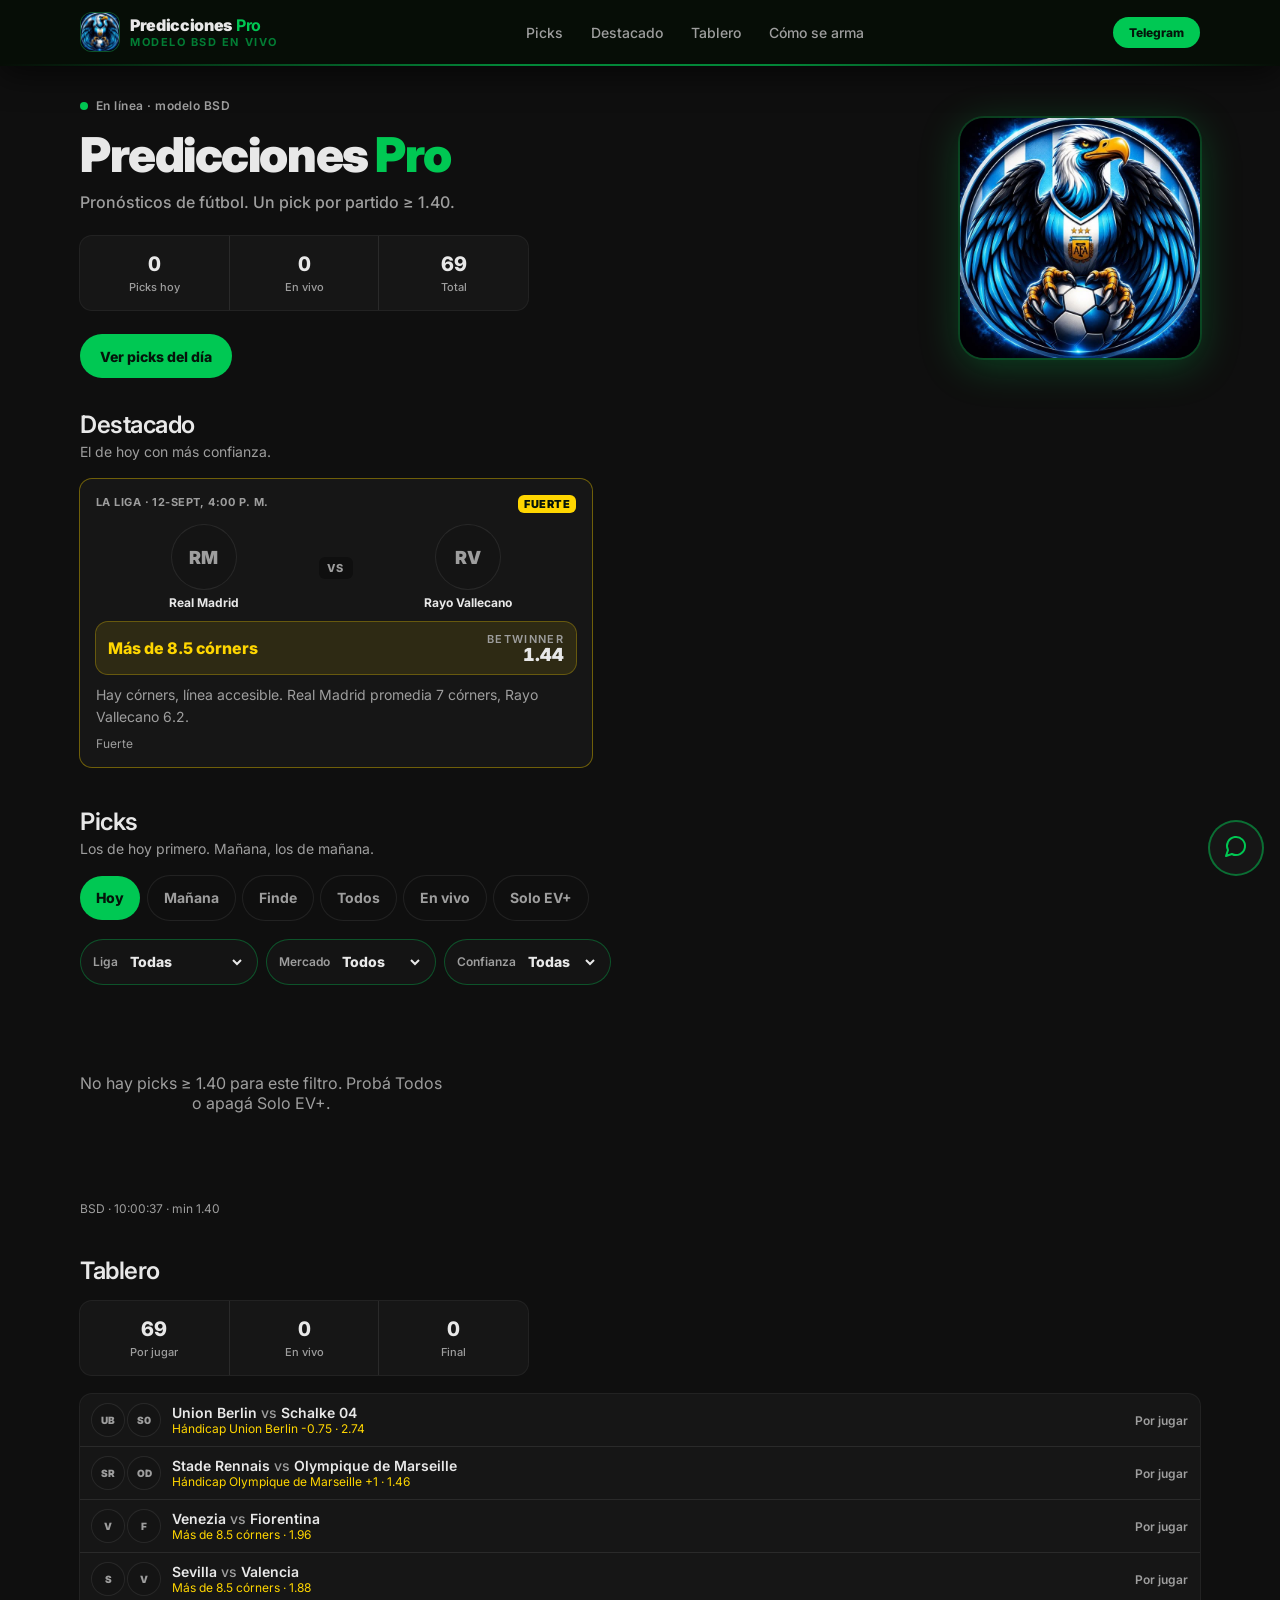
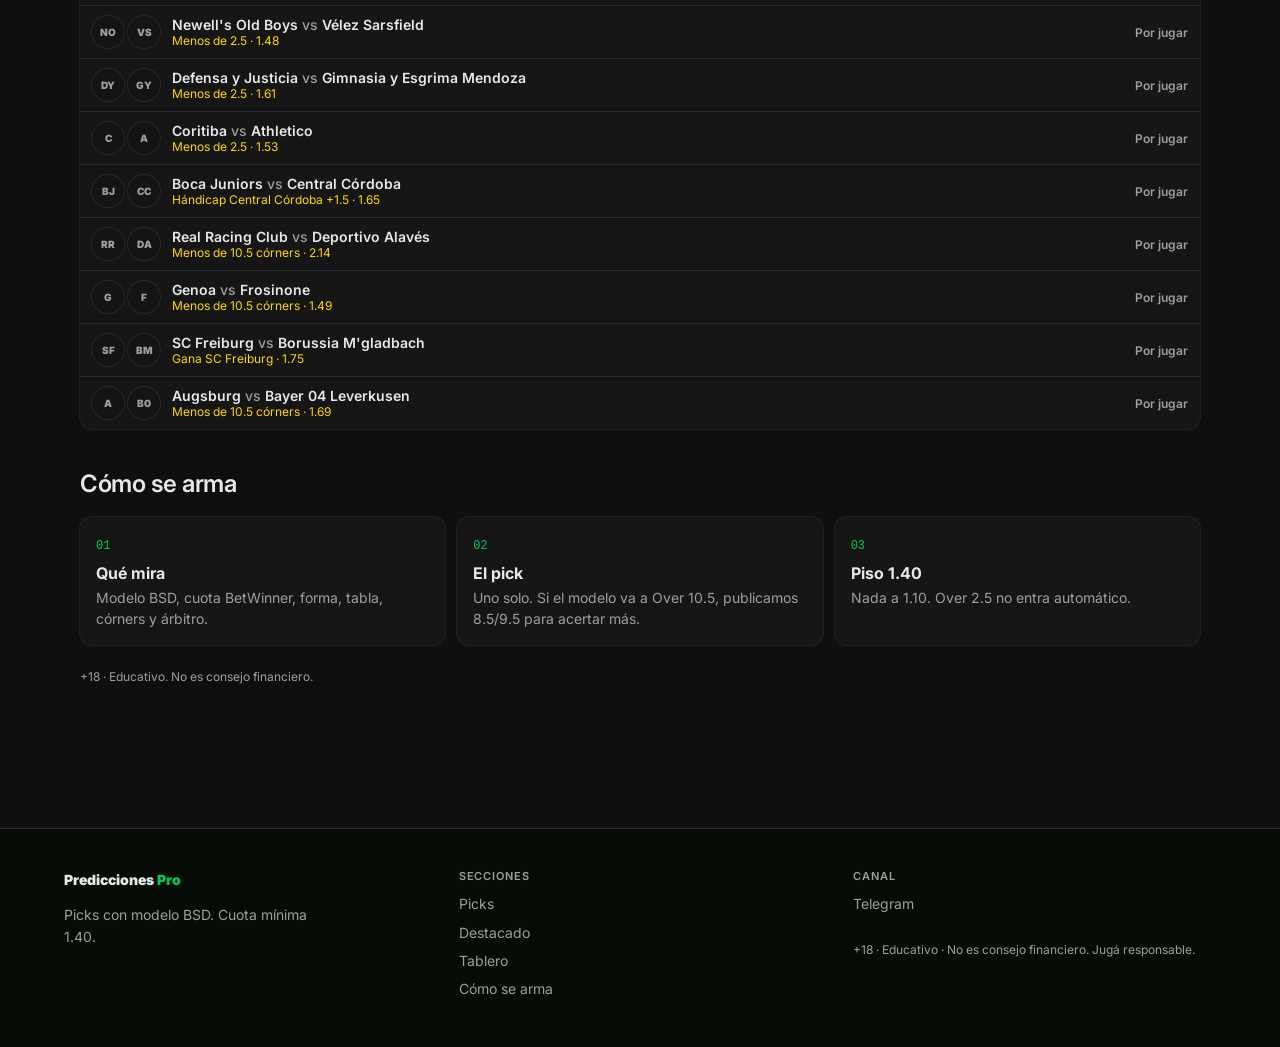
==== commit 5e0a68fe: "Actualiza GitHub Pages con el tablero de hoy. Snapshot estático: picks del 11/9, destacado Boca, cuo" ====
--- a/index.html
+++ b/index.html
@@ -8,73 +8,101 @@
 <link rel="icon" href="logo-canal.jpeg"/>
 <link rel="preconnect" href="https://fonts.googleapis.com"/>
 <link rel="preconnect" href="https://media.api-sports.io"/>
-<link href="https://fonts.googleapis.com/css2?family=Inter:wght@400;600;700;800;900&display=swap" rel="stylesheet"/>
+<link href="https://fonts.googleapis.com/css2?family=Inter:wght@400;500;600;700;800;900&display=swap" rel="stylesheet"/>
 <style>
-:root{--bg:#0f0f0f;--nav:#060d06;--card:#161616;--fg:#e8e8e8;--muted:#9e9e9e;--primary:#00c853;--primary-fg:#04140a;--accent:#ffd600;--border:#2a2a2a;--danger:#ef5350;--tg:#2aabee}
+:root{--bg:#0f0f0f;--nav:#060d06;--surface:#141414;--card:#161616;--fg:#e8e8e8;--muted:#9e9e9e;--primary:#00c853;--primary-fg:#04140a;--accent:#ffd600;--border:#2a2a2a;--danger:#ef5350;--tg:#2aabee}
 *{box-sizing:border-box;margin:0;padding:0}
+html{scroll-behavior:smooth}
 html,body{background:var(--bg);color:var(--fg);font-family:Inter,system-ui,sans-serif;-webkit-font-smoothing:antialiased}
-button{font-family:inherit;cursor:pointer;color:inherit}
+button,select{font-family:inherit;color:inherit;cursor:pointer}
 a{color:inherit;text-decoration:none}
+select option{background:#181818;color:#e0e0e0}
 .wrap{max-width:72rem;margin:0 auto;padding:0 1rem}
-.nav{position:sticky;top:0;z-index:20;background:var(--nav);box-shadow:0 8px 32px rgba(0,0,0,.6)}
+.nav{position:sticky;top:0;z-index:40;background:var(--nav);box-shadow:0 8px 32px rgba(0,0,0,.6)}
 .nav::after{content:"";display:block;height:2px;background:linear-gradient(90deg,transparent,var(--primary) 40%,var(--primary) 60%,transparent);opacity:.65}
 .nav-in{max-width:72rem;margin:0 auto;height:64px;padding:0 1rem;display:flex;align-items:center;justify-content:space-between;gap:12px}
-.brand{display:flex;align-items:center;gap:10px;font-weight:900}
-.brand img{width:40px;height:40px;border-radius:12px;object-fit:cover;border:1px solid rgba(0,200,83,.35)}
-.brand b{color:var(--primary)}
+.brand{display:flex;align-items:center;gap:10px;min-width:0}
+.brand-mark{width:40px;height:40px;border-radius:12px;overflow:hidden;border:1px solid rgba(0,200,83,.35);background:var(--surface);flex-shrink:0}
+.brand-mark img{width:100%;height:100%;object-fit:cover}
+.brand-t{font-weight:900;font-size:16px;letter-spacing:-.02em}
+.brand-t b{color:var(--primary)}
+.brand-s{display:none;font-size:11px;font-weight:700;letter-spacing:.14em;text-transform:uppercase;color:rgba(0,200,83,.6)}
+@media(min-width:640px){.brand-s{display:block}}
+.links{display:none;flex:1;justify-content:center;gap:4px}
+@media(min-width:1024px){.links{display:flex}}
+.links a{padding:8px 12px;border-radius:8px;font-size:14px;font-weight:500;color:var(--muted)}
+.links a:hover{background:rgba(0,200,83,.1);color:var(--fg)}
 .tg{background:var(--primary);color:var(--primary-fg);border:0;border-radius:999px;padding:8px 16px;font-size:12px;font-weight:800}
-.hero{display:flex;flex-direction:column;align-items:center;gap:2rem;padding:2rem 0 1.5rem}
-@media(min-width:768px){.hero{flex-direction:row;justify-content:space-between}}
-.live{display:flex;align-items:center;gap:8px;font-size:12px;font-weight:600;color:var(--muted);margin-bottom:12px}
+.ham{width:44px;height:44px;border:0;border-radius:12px;background:transparent;color:var(--fg);font-size:22px;display:flex;align-items:center;justify-content:center}
+@media(min-width:1024px){.ham{display:none}}
+.drawer{display:none;border-top:1px solid var(--border);background:var(--nav);padding:8px 16px 16px}
+.drawer.on{display:block}
+.drawer a{display:flex;min-height:44px;align-items:center;font-size:14px;font-weight:500}
+.hero{display:flex;flex-direction:column;align-items:center;gap:2rem;padding:2rem 1rem}
+@media(min-width:768px){.hero{flex-direction:row;justify-content:space-between;max-width:72rem;margin:0 auto}}
+.hero-copy{order:2;width:100%;min-width:0;flex:1}
+@media(min-width:768px){.hero-copy{order:1}}
+.live{display:flex;align-items:center;gap:8px;font-size:12px;font-weight:600;letter-spacing:.04em;color:var(--muted);margin-bottom:12px}
 .dot{width:8px;height:8px;border-radius:99px;background:var(--primary);box-shadow:0 0 0 0 rgba(0,200,83,.55);animation:pulse 1.6s ease-out infinite}
-@keyframes pulse{0%{box-shadow:0 0 0 0 rgba(0,200,83,.55)}70%{box-shadow:0 0 0 7px transparent}}
+@keyframes pulse{0%{box-shadow:0 0 0 0 rgba(0,200,83,.55)}70%{box-shadow:0 0 0 7px transparent}100%{box-shadow:0 0 0 0 transparent}}
 h1{font-size:clamp(2rem,5vw,3rem);font-weight:900;letter-spacing:-.03em}
+h1 span{color:var(--primary)}
 .sub{margin-top:8px;color:var(--muted);font-weight:500}
 .stats{margin-top:1.5rem;max-width:28rem;display:flex;overflow:hidden;border-radius:12px;background:var(--card);box-shadow:0 0 0 1px rgba(255,255,255,.08)}
-.stat{flex:1;text-align:center;padding:14px 8px;border-right:1px solid var(--border)}
+.stat{flex:1;text-align:center;padding:16px 8px;border-right:1px solid var(--border)}
 .stat:last-child{border-right:0}
-.stat strong{display:block;font-size:1.25rem;font-weight:800}
-.stat small{display:block;margin-top:4px;font-size:11px;color:var(--muted)}
+.stat strong{display:block;font-size:1.25rem;font-weight:800;font-variant-numeric:tabular-nums}
+.stat small{display:block;margin-top:4px;font-size:11px;color:var(--muted);font-weight:500}
 .cta{display:inline-flex;margin-top:1.5rem;min-height:44px;align-items:center;background:var(--primary);color:var(--primary-fg);border-radius:999px;padding:0 20px;font-size:14px;font-weight:800}
-.mascot{width:208px;height:208px;border-radius:24px;overflow:hidden;box-shadow:0 8px 40px rgba(0,200,83,.28),0 0 0 2px rgba(0,200,83,.2);flex-shrink:0}
-@media(min-width:768px){.mascot{width:240px;height:240px;order:2}.hero-copy{order:1;flex:1}}
+.mascot{order:1;width:208px;height:208px;border-radius:24px;overflow:hidden;flex-shrink:0;box-shadow:0 8px 40px rgba(0,200,83,.28),0 0 0 2px rgba(0,200,83,.2)}
+@media(min-width:768px){.mascot{order:2;width:240px;height:240px}}
 .mascot img{width:100%;height:100%;object-fit:cover;object-position:top}
-.sec{padding:0 0 2.5rem}
-.sec h2{font-size:1.5rem;font-weight:700}
+.page{max-width:72rem;margin:0 auto;padding:0 1rem 5rem;display:flex;flex-direction:column;gap:2.5rem}
+.sec h2{font-size:1.5rem;font-weight:600;letter-spacing:-.02em}
 .hint{margin-top:4px;font-size:14px;color:var(--muted)}
 .filters{display:flex;flex-wrap:wrap;gap:8px;margin-top:1.2rem}
 .chip{min-height:44px;border:0;border-radius:999px;padding:0 16px;font-size:14px;font-weight:700;color:var(--muted);background:transparent;box-shadow:0 0 0 1px rgba(255,255,255,.08)}
-.chip.on{background:var(--primary);color:var(--primary-fg);box-shadow:none}
+.chip.on{background:var(--primary);color:var(--primary-fg);box-shadow:none;font-weight:800}
+.sel{display:flex;min-height:44px;align-items:center;gap:8px;border-radius:999px;border:1px solid rgba(0,200,83,.35);background:var(--surface);padding:0 12px}
+.sel span{font-size:12px;font-weight:600;color:var(--muted)}
+.sel select{min-height:44px;background:transparent;border:0;outline:0;font-size:14px;font-weight:800}
 .grid{margin-top:1.5rem;display:grid;gap:16px}
 @media(min-width:768px){.grid{grid-template-columns:1fr 1fr}}
-@media(min-width:1200px){.grid{grid-template-columns:1fr 1fr 1fr}}
-.card{background:var(--card);border-radius:12px;padding:16px;box-shadow:0 0 0 1px rgba(255,255,255,.08);text-align:left;width:100%}
+@media(min-width:1280px){.grid{grid-template-columns:1fr 1fr 1fr}}
+.card{background:var(--card);border-radius:12px;padding:16px;box-shadow:0 0 0 1px rgba(255,255,255,.08);width:100%;transition:box-shadow .15s,transform .15s}
 .card.max{box-shadow:0 0 0 1px rgba(255,214,0,.4)}
-.card:hover{box-shadow:0 0 0 1px rgba(0,200,83,.45)}
+.card:hover{transform:translateY(-2px);box-shadow:0 0 0 1px rgba(0,200,83,.45)}
+.tog{all:unset;display:block;width:100%;cursor:pointer}
 .meta{display:flex;justify-content:space-between;gap:8px;font-size:11px;font-weight:700;letter-spacing:.04em;text-transform:uppercase;color:var(--muted)}
 .live-tag{color:var(--danger);flex-shrink:0}
+.maxb{display:inline-block;background:var(--accent);color:var(--primary-fg);font-size:11px;font-weight:900;padding:2px 6px;border-radius:6px;letter-spacing:.04em}
 .match{margin-top:12px;display:grid;grid-template-columns:1fr auto 1fr;align-items:center;gap:8px}
 .team{display:flex;flex-direction:column;align-items:center;gap:6px;min-width:0}
 .esc{width:48px;height:48px;object-fit:contain;filter:drop-shadow(0 2px 4px rgba(0,0,0,.45))}
-.esc-fb{width:48px;height:48px;border-radius:999px;background:#141414;display:flex;align-items:center;justify-content:center;font-weight:900;color:var(--muted);font-size:12px;box-shadow:0 0 0 1px rgba(255,255,255,.08)}
-.tname{max-width:100%;font-size:12px;font-weight:700;white-space:nowrap;overflow:hidden;text-overflow:ellipsis}
-.vs{font-size:11px;font-weight:800;letter-spacing:.08em;color:var(--muted);padding:4px 8px;border-radius:6px;background:var(--bg)}
-.score{font-size:20px;font-weight:900;letter-spacing:.04em}
+.esc.lg{width:64px;height:64px}
+.esc.sm{width:32px;height:32px}
+.esc-fb{width:48px;height:48px;border-radius:999px;background:var(--surface);display:flex;align-items:center;justify-content:center;font-weight:900;color:var(--muted);font-size:12px;box-shadow:0 0 0 1px rgba(255,255,255,.08)}
+.esc-fb.lg{width:64px;height:64px;font-size:18px}
+.esc-fb.sm{width:32px;height:32px;font-size:10px}
+.tname{max-width:100%;font-size:12px;font-weight:700;white-space:nowrap;overflow:hidden;text-overflow:ellipsis;text-align:center}
+.vs{font-size:11px;font-weight:800;letter-spacing:.12em;color:var(--muted);padding:4px 8px;border-radius:6px;background:var(--bg)}
+.score{font-size:20px;font-weight:900;font-variant-numeric:tabular-nums}
+.score.live{color:var(--danger)}
 .rec{margin-top:12px;display:flex;align-items:center;justify-content:space-between;gap:12px;border-radius:12px;padding:10px 12px;background:rgba(255,214,0,.1);box-shadow:0 0 0 1px rgba(255,214,0,.35)}
-.rec .mkt{font-weight:800;color:var(--accent);text-align:left}
-.cuota{text-align:right}
-.cuota small{display:block;font-size:11px;color:var(--muted)}
-.cuota b{font-size:20px;font-variant-numeric:tabular-nums}
-.foot{margin-top:10px;display:flex;align-items:center;justify-content:space-between;gap:8px;font-size:12px;color:var(--muted)}
-.ev{font-weight:700}
-.ev.pos{color:var(--primary)}
-.maxb{display:inline-block;margin-right:6px;background:var(--accent);color:#04140a;font-size:11px;font-weight:800;padding:2px 6px;border-radius:4px}
+.mkt{font-weight:800;color:var(--accent);min-width:0;overflow:hidden;text-overflow:ellipsis;white-space:nowrap}
+.cuota{text-align:right;flex-shrink:0}
+.cuota small{display:block;font-size:11px;font-weight:600;letter-spacing:.12em;text-transform:uppercase;color:var(--muted)}
+.cuota b{display:block;font-size:18px;font-weight:900;line-height:1;font-variant-numeric:tabular-nums}
+.foot{margin-top:8px;display:flex;align-items:center;justify-content:space-between;gap:8px;font-size:12px;color:var(--muted)}
+.ev{margin-left:8px}
+.ev.pos{color:var(--primary);font-weight:600}
+.more-lab{display:inline-flex;align-items:center;gap:4px;font-weight:600;color:var(--primary)}
 .more{display:none;margin-top:12px;padding-top:12px;border-top:1px solid var(--border)}
 .card.open .more{display:block}
 .nums{display:grid;grid-template-columns:1fr 1fr 1fr;gap:8px;text-align:center;font-size:12px}
 .nums div{background:var(--bg);border-radius:8px;padding:8px}
 .nums span{display:block;color:var(--muted)}
-.nums b{color:var(--primary)}
+.nums b{font-variant-numeric:tabular-nums}
 .bar{margin-top:10px}
 .bar-l{display:flex;justify-content:space-between;font-size:11px;color:var(--muted);margin-bottom:4px}
 .bar-g{display:flex;height:6px;overflow:hidden;border-radius:99px;background:var(--bg)}
@@ -82,31 +110,84 @@
 .bar-g i:nth-child(2){background:var(--muted)}
 .bar-g i:last-child{background:rgba(232,232,232,.4)}
 .why{margin-top:10px;font-size:14px;line-height:1.55;color:var(--muted)}
-.why b{color:var(--fg)}
-.bul{margin-top:8px;font-size:12px;color:var(--muted)}
-.bul li{margin:4px 0 0 1rem}
-.rej{margin-top:10px;padding:10px;border-radius:12px;background:rgba(239,83,80,.08);font-size:12px;color:var(--muted)}
-.share{display:block;margin-top:10px;text-align:center;border-radius:12px;padding:10px;background:rgba(42,171,238,.1);color:var(--tg);font-size:12px;font-weight:700}
+.bul{margin-top:8px;font-size:12px;color:var(--muted);list-style:none}
+.bul li{margin-top:4px;padding-left:0}
+.rej{margin-top:10px;padding:12px;border-radius:12px;background:rgba(239,83,80,.06);font-size:12px;color:var(--muted)}
+.share{display:block;margin-top:10px;text-align:center;border-radius:12px;padding:10px;background:rgba(42,171,238,.1);color:var(--tg);font-size:12px;font-weight:600}
 .empty{padding:4rem 0;text-align:center;color:var(--muted)}
-.foot-site{margin-top:3rem;border-top:1px solid var(--border);background:var(--nav);padding:2.5rem 1rem;font-size:14px;color:var(--muted)}
-.foot-grid{max-width:72rem;margin:0 auto;display:grid;gap:1.5rem}
-@media(min-width:640px){.foot-grid{grid-template-columns:1fr 1fr 1fr}}
-.feat{max-width:32rem;margin-bottom:2.5rem}
-.feat .card{width:100%}
+.feat{max-width:32rem}
+.board{overflow:hidden;border-radius:12px;background:var(--card);box-shadow:0 0 0 1px rgba(255,255,255,.08);margin-top:1.2rem}
+.board li{display:flex;align-items:center;gap:12px;padding:10px 12px;border-top:1px solid var(--border)}
+.board li:first-child{border-top:0}
+.board .pair{display:flex;gap:4px;flex-shrink:0}
+.board .info{min-width:0;flex:1}
+.board .info p{white-space:nowrap;overflow:hidden;text-overflow:ellipsis;font-size:14px;font-weight:600}
+.board .info small{display:block;font-size:12px;color:var(--accent);overflow:hidden;text-overflow:ellipsis;white-space:nowrap}
+.steps{margin-top:1.2rem;display:grid;gap:12px}
+@media(min-width:640px){.steps{grid-template-columns:1fr 1fr 1fr}}
+.step{border-radius:12px;background:var(--card);padding:16px;box-shadow:0 0 0 1px rgba(255,255,255,.08)}
+.step .n{font-family:ui-monospace,SFMono-Regular,Menlo,monospace;font-size:12px;color:var(--primary)}
+.step h3{margin-top:8px;font-size:16px}
+.step p{margin-top:4px;font-size:14px;line-height:1.5;color:var(--muted)}
+.site-foot{margin-top:4rem;border-top:1px solid var(--border);background:var(--nav);padding:2.5rem 1rem}
+.fg{max-width:72rem;margin:0 auto;display:grid;gap:2rem}
+@media(min-width:640px){.fg{grid-template-columns:1fr 1fr 1fr}}
+.fg p,.fg a{font-size:14px;color:var(--muted);line-height:1.6}
+.fg .t{color:var(--fg);font-weight:900}
+.fg h4{font-size:11px;font-weight:600;letter-spacing:.08em;text-transform:uppercase;color:var(--muted);margin-bottom:10px}
+.fg ul{list-style:none}
+.fg li{margin:6px 0}
+.fab{position:fixed;right:16px;bottom:80px;z-index:50;width:56px;height:56px;border-radius:999px;border:2px solid rgba(0,200,83,.5);background:var(--card);color:var(--primary);font-size:22px}
+@media(min-width:768px){.fab{bottom:24px}}
+.chat{display:none;position:fixed;right:16px;bottom:148px;z-index:50;width:min(360px,calc(100vw - 24px));max-height:70vh;flex-direction:column;overflow:hidden;border-radius:16px;border:1px solid var(--border);background:var(--surface)}
+@media(min-width:768px){.chat{bottom:96px}}
+.chat.on{display:flex}
+.chat-h{display:flex;align-items:center;justify-content:space-between;padding:10px 12px;border-bottom:1px solid var(--border);font-size:14px;font-weight:800}
+.chat-b{padding:10px;overflow:auto;flex:1}
+.msg{font-size:13px;padding:8px 10px;border-radius:10px;margin-bottom:8px;line-height:1.45;white-space:pre-wrap}
+.msg.bot{background:var(--card);border:1px solid var(--border)}
+.msg.user{background:rgba(0,200,83,.12);margin-left:24px}
+.chat-f{display:flex;gap:6px;padding:10px;border-top:1px solid var(--border)}
+.chat-f input{flex:1;background:var(--card);border:1px solid var(--border);border-radius:10px;padding:8px 10px;color:var(--fg)}
+.chat-f button{background:var(--primary);color:var(--primary-fg);border:0;border-radius:10px;padding:8px 12px;font-weight:800}
 .stamp{margin-top:1.5rem;font-size:12px;color:var(--muted)}
+@media (prefers-reduced-motion:reduce){.dot{animation:none}*{transition:none!important}}
 </style>
 </head>
 <body>
-<header class="nav"><div class="nav-in">
-  <a class="brand" href="./"><img src="logo-canal.jpeg" alt=""/><span>Predicciones<b> Pro</b></span></a>
-  <a class="tg" href="https://t.me/" target="_blank" rel="noopener">Telegram</a>
-</div></header>
-
-<section class="wrap hero">
+<header class="nav">
+  <div class="nav-in">
+    <a class="brand" href="./">
+      <span class="brand-mark"><img src="logo-canal.jpeg" alt=""/></span>
+      <span>
+        <span class="brand-t">Predicciones<b> Pro</b></span>
+        <span class="brand-s">Modelo BSD en vivo</span>
+      </span>
+    </a>
+    <nav class="links">
+      <a href="#picks">Picks</a>
+      <a href="#destacado">Destacado</a>
+      <a href="#tablero">Tablero</a>
+      <a href="#como">Cómo se arma</a>
+    </nav>
+    <div style="display:flex;align-items:center;gap:8px">
+      <a class="tg" href="https://t.me/" target="_blank" rel="noopener">Telegram</a>
+      <button class="ham" id="ham" type="button" aria-label="Menú">☰</button>
+    </div>
+  </div>
+  <nav class="drawer" id="drawer">
+    <a href="#picks">Picks</a>
+    <a href="#destacado">Destacado</a>
+    <a href="#tablero">Tablero</a>
+    <a href="#como">Cómo se arma</a>
+  </nav>
+</header>
+
+<section class="hero">
   <div class="hero-copy">
     <p class="live"><span class="dot"></span> En línea · modelo BSD</p>
-    <h1>Predicciones<span style="color:var(--primary)"> Pro</span></h1>
-    <p class="sub">Pronósticos de fútbol. Un pick por partido.</p>
+    <h1>Predicciones<span> Pro</span></h1>
+    <p class="sub">Pronósticos de fútbol. Un pick por partido ≥ 1.40.</p>
     <div class="stats">
       <div class="stat"><strong id="st-hoy">-</strong><small>Picks hoy</small></div>
       <div class="stat"><strong id="st-live">-</strong><small>En vivo</small></div>
@@ -117,37 +198,121 @@
   <div class="mascot"><img src="logo-canal.jpeg" alt="Mascota Predicciones Pro"/></div>
 </section>
 
-<div class="wrap">
+<div class="page">
   <section class="sec feat" id="destacado">
     <h2>Destacado</h2>
-    <p class="hint">El de más confianza entre los que todavía no se juegan.</p>
+    <p class="hint">El de hoy con más confianza.</p>
     <div id="feat" style="margin-top:1.2rem"></div>
   </section>
 
   <section class="sec" id="picks">
     <h2>Picks</h2>
-    <p class="hint">Tocá un partido para ver el análisis.</p>
+    <p class="hint">Los de hoy primero. Mañana, los de mañana.</p>
     <div class="filters" id="days">
       <button class="chip on" data-day="hoy" type="button">Hoy</button>
       <button class="chip" data-day="manana" type="button">Mañana</button>
       <button class="chip" data-day="finde" type="button">Finde</button>
       <button class="chip" data-day="all" type="button">Todos</button>
-      <button class="chip" data-live="1" type="button">En vivo</button>
-      <button class="chip" data-ev="1" type="button">Solo EV+</button>
+      <button class="chip" id="liveBtn" type="button">En vivo</button>
+      <button class="chip" id="evBtn" type="button">Solo EV+</button>
+    </div>
+    <div class="filters">
+      <label class="sel"><span>Liga</span>
+        <select id="lg">
+          <option value="all">Todas</option>
+          <option value="ucl">Champions</option>
+          <option value="lib">Libertadores</option>
+          <option value="suda">Sudamericana</option>
+          <option value="arg">Argentina</option>
+          <option value="bra">Brasil</option>
+          <option value="eng">Premier</option>
+          <option value="esp">La Liga</option>
+          <option value="ita">Serie A</option>
+          <option value="ger">Bundesliga</option>
+          <option value="fra">Ligue 1</option>
+          <option value="por">Portugal</option>
+          <option value="europa">Europa</option>
+        </select>
+      </label>
+      <label class="sel"><span>Mercado</span>
+        <select id="mk">
+          <option value="all">Todos</option>
+          <option value="1x2">1X2</option>
+          <option value="btts">BTTS</option>
+          <option value="ou">Goles</option>
+          <option value="ah">Hándicap</option>
+          <option value="corners">Córners</option>
+        </select>
+      </label>
+      <label class="sel"><span>Confianza</span>
+        <select id="cf">
+          <option value="all">Todas</option>
+          <option value="max">Máxima</option>
+          <option value="alta">Alta</option>
+          <option value="media">Media</option>
+        </select>
+      </label>
     </div>
     <div class="grid" id="grid"></div>
     <p class="stamp" id="stamp"></p>
   </section>
+
+  <section class="sec" id="tablero">
+    <h2>Tablero</h2>
+    <div class="stats" style="max-width:28rem;margin-top:1rem">
+      <div class="stat"><strong id="tb-pend">-</strong><small>Por jugar</small></div>
+      <div class="stat"><strong id="tb-live">-</strong><small>En vivo</small></div>
+      <div class="stat"><strong id="tb-done">-</strong><small>Final</small></div>
+    </div>
+    <ul class="board" id="board"></ul>
+  </section>
+
+  <section class="sec" id="como">
+    <h2>Cómo se arma</h2>
+    <div class="steps">
+      <div class="step"><p class="n">01</p><h3>Qué mira</h3><p>Modelo BSD, cuota BetWinner, forma, tabla, córners y árbitro.</p></div>
+      <div class="step"><p class="n">02</p><h3>El pick</h3><p>Uno solo. Si el modelo va a Over 10.5, publicamos 8.5/9.5 para acertar más.</p></div>
+      <div class="step"><p class="n">03</p><h3>Piso 1.40</h3><p>Nada a 1.10. Over 2.5 no entra automático.</p></div>
+    </div>
+    <p class="stamp">+18 · Educativo. No es consejo financiero.</p>
+  </section>
 </div>
 
-<footer class="foot-site"><div class="foot-grid">
-  <div><p style="color:var(--fg);font-weight:900">Predicciones<span style="color:var(--primary)"> Pro</span></p><p style="margin-top:10px">Picks con modelo BSD. Cuota mínima 1.50. Sin montos.</p></div>
-  <div><p>Snapshot estático para GitHub Pages. El tablero en vivo corre en el preview.</p></div>
-  <div><p>+18 · Educativo · No es consejo financiero. Jugá responsable.</p></div>
-</div></footer>
+<footer class="site-foot">
+  <div class="fg">
+    <div>
+      <p class="t">Predicciones<span style="color:var(--primary)"> Pro</span></p>
+      <p style="margin-top:12px;max-width:16rem">Picks con modelo BSD. Cuota mínima 1.40.</p>
+    </div>
+    <div>
+      <h4>Secciones</h4>
+      <ul>
+        <li><a href="#picks">Picks</a></li>
+        <li><a href="#destacado">Destacado</a></li>
+        <li><a href="#tablero">Tablero</a></li>
+        <li><a href="#como">Cómo se arma</a></li>
+      </ul>
+    </div>
+    <div>
+      <h4>Canal</h4>
+      <ul><li><a href="https://t.me/" target="_blank" rel="noopener">Telegram</a></li></ul>
+      <p style="margin-top:24px;font-size:12px">+18 · Educativo · No es consejo financiero. Jugá responsable.</p>
+    </div>
+  </div>
+</footer>
+
+<button class="fab" id="fab" type="button" aria-label="Asistente IA" title="Asistente">
+  <svg width="24" height="24" viewBox="0 0 24 24" fill="none" stroke="currentColor" stroke-width="2" stroke-linecap="round" stroke-linejoin="round"><path d="M7.9 20A9 9 0 1 0 4 16.1L2 22z"/></svg>
+</button>
+<div class="chat" id="chat">
+  <div class="chat-h"><span>Asistente</span><button type="button" id="chatx" style="background:none;border:0;color:var(--muted);font-size:18px">✕</button></div>
+  <div class="chat-b" id="chatb"><div class="msg bot">Asistente de picks. Preguntame por un partido o por qué se descartó un favorito corto.</div></div>
+  <div class="chat-f"><input id="chati" placeholder="Ej: Boca o cuota 1.40"/><button type="button" id="chats">Enviar</button></div>
+</div>
+
 <script>
-const PICKS = [{"id": "bsd-599509", "league": "Libertadores", "leagueKey": "lib", "kickoff": "2026-09-09T22:00:00Z", "status": "2nd_half", "home": "Palmeiras", "away": "LDU", "market": "Más de 2.5", "marketKey": "ou", "odds": 2.11, "impliedPct": 47.4, "modelPct": 47.7, "evPct": 0.6, "conf": 75, "pH": 0.721, "pD": 0.192, "pA": 0.087, "bullets": ["Modelo BSD dc-blend-v1: Palmeiras 72.1% · Empate 19.2% · LDU 8.7%", "xG 1.69 – 0.65 (media 2.34) · marcador más probable 1-0", "BTTS 37.0% · Over 2.5 47.7% · Over 3.5 25.1%"], "analysis": "Más de 2.5 @ 2.11. Media de goles 2.34 y 1-0 como línea base. Edge chico, pero del lado correcto del precio.", "rejected": "Se descarta Palmeiras @ 1.36 (regla cuota mínima 1.50).", "homeCrest": "https://media.api-sports.io/football/teams/121.png", "awayCrest": "https://media.api-sports.io/football/teams/1158.png", "homeScore": null, "awayScore": null, "minute": null}, {"id": "bsd-599510", "league": "Sudamericana", "leagueKey": "suda", "kickoff": "2026-09-09T22:00:00Z", "status": "2nd_half", "home": "Santos", "away": "Atlético Mineiro", "market": "Menos de 2.5", "marketKey": "ou", "odds": 1.54, "impliedPct": 64.9, "modelPct": 60.8, "evPct": -6.4, "conf": 52, "pH": 0.419, "pD": 0.305, "pA": 0.276, "bullets": ["Modelo BSD dc-blend-v1: Santos 41.9% · Empate 30.5% · Atlético Mineiro 27.6%", "xG 1.44 – 1.01 (media 2.45) · marcador más probable 1-1", "BTTS 46.1% · Over 2.5 39.2% · Over 3.5 21.0%"], "analysis": "Menos de 2.5 @ 1.54. Media de goles 2.45 y 1-1 como línea base. El libro está un poco más agresivo que el modelo; se publica porque es el mercado ≥ 1.50 más limpio.", "rejected": "Se descarta Over 2.5 no se publica por default (regla cuota mínima 1.50).", "homeCrest": "https://media.api-sports.io/football/teams/128.png", "awayCrest": "https://media.api-sports.io/football/teams/1062.png", "homeScore": null, "awayScore": null, "minute": null}, {"id": "bsd-600963", "league": "Libertadores", "leagueKey": "lib", "kickoff": "2026-09-10T00:30:00Z", "status": "notstarted", "home": "Estudiantes de La Plata", "away": "Corinthians", "market": "Más de 1.5", "marketKey": "ou", "odds": 1.84, "impliedPct": 54.3, "modelPct": 52.5, "evPct": -3.4, "conf": 52, "pH": 0.39899999999999997, "pD": 0.35100000000000003, "pA": 0.249, "bullets": ["Modelo BSD dc-blend-v1: Estudiantes de La Plata 39.9% · Empate 35.1% · Corinthians 24.9%", "xG 1.28 – 0.76 (media 2.04) · marcador más probable 1-0", "BTTS 34.9% · Over 2.5 26.6% · Over 3.5 12.6%"], "analysis": "Más de 1.5 @ 1.84. Media de goles 2.04 y 1-0 como línea base. El libro está un poco más agresivo que el modelo; se publica porque es el mercado ≥ 1.50 más limpio.", "rejected": "Se descarta Over 2.5 no se publica por default (regla cuota mínima 1.50).", "homeCrest": "https://media.api-sports.io/football/teams/450.png", "awayCrest": "https://media.api-sports.io/football/teams/131.png", "homeScore": null, "awayScore": null, "minute": null}, {"id": "bsd-601149", "league": "Champions", "leagueKey": "ucl", "kickoff": "2026-09-10T16:45:00Z", "status": "notstarted", "home": "PSV Eindhoven", "away": "Shakhtar Donetsk", "market": "Más de 3.5", "marketKey": "ou", "odds": 2.11, "impliedPct": 47.4, "modelPct": 45.8, "evPct": -3.4, "conf": 66, "pH": 0.6629999999999999, "pD": 0.18899999999999997, "pA": 0.14800000000000002, "bullets": ["Modelo BSD dc-blend-v1: PSV Eindhoven 66.3% · Empate 18.9% · Shakhtar Donetsk 14.8%", "xG 2.51 – 1.15 (media 3.66) · marcador más probable 2-1", "BTTS 58.7% · Over 2.5 66.1% · Over 3.5 45.8%"], "analysis": "Más de 3.5 @ 2.11. Media de goles 3.66 y 2-1 como línea base. El libro está un poco más agresivo que el modelo; se publica porque es el mercado ≥ 1.50 más limpio.", "rejected": "Se descarta PSV Eindhoven @ 1.42 · Over 2.5 @ 1.42 (regla cuota mínima 1.50).", "homeCrest": "https://media.api-sports.io/football/teams/197.png", "awayCrest": "https://media.api-sports.io/football/teams/555.png", "homeScore": null, "awayScore": null, "minute": null}, {"id": "bsd-601109", "league": "Champions", "leagueKey": "ucl", "kickoff": "2026-09-10T16:45:00Z", "status": "notstarted", "home": "Fenerbahçe", "away": "AS Roma", "market": "Ambos marcan", "marketKey": "btts", "odds": 1.58, "impliedPct": 63.3, "modelPct": 58.9, "evPct": -6.9, "conf": 52, "pH": 0.294, "pD": 0.271, "pA": 0.435, "bullets": ["Modelo BSD dc-blend-v1: Fenerbahçe 29.4% · Empate 27.1% · AS Roma 43.5%", "xG 1.91 – 1.25 (media 3.16) · marcador más probable 1-1", "BTTS 58.9% · Over 2.5 55.1% · Over 3.5 34.4%"], "analysis": "Ambos marcan @ 1.58 con 58.9% del modelo (xG 3.16, 1-1). El libro está un poco más agresivo que el modelo; se publica porque es el mercado ≥ 1.50 más limpio.", "rejected": "Se descarta Over 2.5 no se publica por default (regla cuota mínima 1.50).", "homeCrest": "https://media.api-sports.io/football/teams/611.png", "awayCrest": "https://media.api-sports.io/football/teams/497.png", "homeScore": null, "awayScore": null, "minute": null}, {"id": "bsd-601062", "league": "Champions", "leagueKey": "ucl", "kickoff": "2026-09-10T19:00:00Z", "status": "notstarted", "home": "Manchester United", "away": "Sabah FK", "market": "Menos de 3.5", "marketKey": "ou", "odds": 2.22, "impliedPct": 45.0, "modelPct": 46.9, "evPct": 4.1, "conf": 91, "pH": 0.855, "pD": 0.10300000000000001, "pA": 0.043, "bullets": ["Modelo BSD dc-blend-v1: Manchester United 85.5% · Empate 10.3% · Sabah FK 4.3%", "xG 1.80 – 1.53 (media 3.33) · marcador más probable 1-1", "BTTS 49.0% · Over 2.5 75.3% · Over 3.5 53.1%"], "analysis": "Menos de 3.5 @ 2.22. Media de goles 3.33 y 1-1 como línea base. Edge chico, pero del lado correcto del precio.", "rejected": "Se descarta Manchester United @ 1.11 · Over 2.5 @ 1.24 (regla cuota mínima 1.50).", "homeCrest": "https://media.api-sports.io/football/teams/33.png", "awayCrest": "https://media.api-sports.io/football/teams/3563.png", "homeScore": null, "awayScore": null, "minute": null}, {"id": "bsd-601067", "league": "Champions", "leagueKey": "ucl", "kickoff": "2026-09-10T19:00:00Z", "status": "notstarted", "home": "Bayern München", "away": "Bodø/Glimt", "market": "Ambos marcan", "marketKey": "btts", "odds": 1.63, "impliedPct": 61.3, "modelPct": 58.0, "evPct": -5.5, "conf": 87, "pH": 0.865, "pD": 0.084, "pA": 0.051, "bullets": ["Modelo BSD dc-blend-v1: Bayern München 86.5% · Empate 8.4% · Bodø/Glimt 5.1%", "xG 2.40 – 1.39 (media 3.79) · marcador más probable 2-1", "BTTS 58.0% · Over 2.5 83.0% · Over 3.5 63.4%"], "analysis": "Ambos marcan @ 1.63 con 58.0% del modelo (xG 3.79, 2-1). El libro está un poco más agresivo que el modelo; se publica porque es el mercado ≥ 1.50 más limpio.", "rejected": "Se descarta Bayern München @ 1.10 · Over 2.5 @ 1.12 (regla cuota mínima 1.50).", "homeCrest": "https://media.api-sports.io/football/teams/157.png", "awayCrest": "https://media.api-sports.io/football/teams/737.png", "homeScore": null, "awayScore": null, "minute": null}, {"id": "bsd-601125", "league": "Champions", "leagueKey": "ucl", "kickoff": "2026-09-10T19:00:00Z", "status": "notstarted", "home": "Como", "away": "RB Leipzig", "market": "Menos de 3.5", "marketKey": "ou", "odds": 1.54, "impliedPct": 64.9, "modelPct": 60.8, "evPct": -6.4, "conf": 52, "pH": 0.508, "pD": 0.245, "pA": 0.247, "bullets": ["Modelo BSD dc-blend-v1: Como 50.8% · Empate 24.5% · RB Leipzig 24.7%", "xG 2.11 – 1.19 (media 3.30) · marcador más probable 2-1", "BTTS 60.7% · Over 2.5 60.0% · Over 3.5 39.2%"], "analysis": "Menos de 3.5 @ 1.54. Media de goles 3.30 y 2-1 como línea base. El libro está un poco más agresivo que el modelo; se publica porque es el mercado ≥ 1.50 más limpio.", "rejected": "Se descarta Over 2.5 no se publica por default (regla cuota mínima 1.50).", "homeCrest": "https://media.api-sports.io/football/teams/895.png", "awayCrest": "https://media.api-sports.io/football/teams/173.png", "homeScore": null, "awayScore": null, "minute": null}, {"id": "bsd-601154", "league": "Champions", "leagueKey": "ucl", "kickoff": "2026-09-10T19:00:00Z", "status": "notstarted", "home": "Slavia Praha", "away": "RC Lens", "market": "Ambos marcan", "marketKey": "btts", "odds": 1.6, "impliedPct": 62.5, "modelPct": 58.5, "evPct": -6.4, "conf": 52, "pH": 0.374, "pD": 0.27399999999999997, "pA": 0.35200000000000004, "bullets": ["Modelo BSD dc-blend-v1: Slavia Praha 37.4% · Empate 27.4% · RC Lens 35.2%", "xG 1.39 – 1.89 (media 3.28) · marcador más probable 1-1", "BTTS 58.5% · Over 2.5 53.8% · Over 3.5 34.3%"], "analysis": "Ambos marcan @ 1.60 con 58.5% del modelo (xG 3.28, 1-1). El libro está un poco más agresivo que el modelo; se publica porque es el mercado ≥ 1.50 más limpio.", "rejected": "Se descarta Over 2.5 no se publica por default (regla cuota mínima 1.50).", "homeCrest": "https://media.api-sports.io/football/teams/560.png", "awayCrest": "https://media.api-sports.io/football/teams/116.png", "homeScore": null, "awayScore": null, "minute": null}, {"id": "bsd-215509", "league": "Liga Portugal", "leagueKey": "por", "kickoff": "2026-09-10T19:15:00Z", "status": "notstarted", "home": "Estrela Amadora", "away": "Sporting Braga", "market": "Menos de 2.5", "marketKey": "ou", "odds": 1.83, "impliedPct": 54.6, "modelPct": 51.6, "evPct": -5.6, "conf": 55, "pH": 0.198, "pD": 0.256, "pA": 0.545, "bullets": ["Modelo BSD dc-blend-v1: Estrela Amadora 19.8% · Empate 25.6% · Sporting Braga 54.5%", "xG 0.94 – 1.74 (media 2.68) · marcador más probable 0-1", "BTTS 49.5% · Over 2.5 48.4% · Over 3.5 27.4%"], "analysis": "Menos de 2.5 @ 1.83. Media de goles 2.68 y 0-1 como línea base. El libro está un poco más agresivo que el modelo; se publica porque es el mercado ≥ 1.50 más limpio.", "rejected": "Se descarta Over 2.5 no se publica por default (regla cuota mínima 1.50).", "homeCrest": "https://media.api-sports.io/football/teams/15130.png", "awayCrest": "https://media.api-sports.io/football/teams/217.png", "homeScore": null, "awayScore": null, "minute": null}, {"id": "bsd-600966", "league": "Sudamericana", "leagueKey": "suda", "kickoff": "2026-09-11T00:30:00Z", "status": "notstarted", "home": "Cienciano", "away": "Montevideo City Torque", "market": "Menos de 2.5", "marketKey": "ou", "odds": 1.98, "impliedPct": 50.5, "modelPct": 49.3, "evPct": -2.4, "conf": 58, "pH": 0.583, "pD": 0.243, "pA": 0.174, "bullets": ["Modelo BSD dc-blend-v1: Cienciano 58.3% · Empate 24.3% · Montevideo City Torque 17.4%", "xG 1.22 – 1.05 (media 2.27) · marcador más probable 1-1", "BTTS 50.2% · Over 2.5 50.7% · Over 3.5 26.9%"], "analysis": "Menos de 2.5 @ 1.98. Media de goles 2.27 y 1-1 como línea base. El libro está un poco más agresivo que el modelo; se publica porque es el mercado ≥ 1.50 más limpio.", "rejected": "Se descarta Over 2.5 no se publica por default (regla cuota mínima 1.50).", "homeCrest": "https://media.api-sports.io/football/teams/2562.png", "awayCrest": "https://media.api-sports.io/football/teams/2474.png", "homeScore": null, "awayScore": null, "minute": null}, {"id": "bsd-601010", "league": "Libertadores", "leagueKey": "lib", "kickoff": "2026-09-11T00:30:00Z", "status": "notstarted", "home": "Independiente del Valle", "away": "Flamengo", "market": "Menos de 2.5", "marketKey": "ou", "odds": 1.59, "impliedPct": 62.9, "modelPct": 58.9, "evPct": -6.3, "conf": 52, "pH": 0.36200000000000004, "pD": 0.304, "pA": 0.33399999999999996, "bullets": ["Modelo BSD dc-blend-v1: Independiente del Valle 36.2% · Empate 30.4% · Flamengo 33.4%", "xG 1.18 – 1.14 (media 2.32) · marcador más probable 1-1", "BTTS 48.6% · Over 2.5 41.1% · Over 3.5 21.4%"], "analysis": "Menos de 2.5 @ 1.59. Media de goles 2.32 y 1-1 como línea base. El libro está un poco más agresivo que el modelo; se publica porque es el mercado ≥ 1.50 más limpio.", "rejected": "Se descarta Over 2.5 no se publica por default (regla cuota mínima 1.50).", "homeCrest": "https://media.api-sports.io/football/teams/1156.png", "awayCrest": "https://media.api-sports.io/football/teams/127.png", "homeScore": null, "awayScore": null, "minute": null}, {"id": "bsd-213687", "league": "Bundesliga", "leagueKey": "ger", "kickoff": "2026-09-11T18:30:00Z", "status": "notstarted", "home": "Union Berlin", "away": "Schalke 04", "market": "Menos de 3.5", "marketKey": "ou", "odds": 1.54, "impliedPct": 64.9, "modelPct": 61.5, "evPct": -5.3, "conf": 52, "pH": 0.415, "pD": 0.261, "pA": 0.324, "bullets": ["Modelo BSD dc-blend-v1: Union Berlin 41.5% · Empate 26.1% · Schalke 04 32.4%", "xG 1.88 – 1.28 (media 3.16) · marcador más probable 1-1", "BTTS 62.3% · Over 2.5 59.7% · Over 3.5 38.5%"], "analysis": "Menos de 3.5 @ 1.54. Media de goles 3.16 y 1-1 como línea base. El libro está un poco más agresivo que el modelo; se publica porque es el mercado ≥ 1.50 más limpio.", "rejected": "Se descarta Over 2.5 no se publica por default (regla cuota mínima 1.50).", "homeCrest": "https://media.api-sports.io/football/teams/182.png", "awayCrest": "https://media.api-sports.io/football/teams/174.png", "homeScore": null, "awayScore": null, "minute": null}, {"id": "bsd-210096", "league": "Serie A", "leagueKey": "ita", "kickoff": "2026-09-11T18:45:00Z", "status": "notstarted", "home": "Venezia", "away": "Fiorentina", "market": "Menos de 2.5", "marketKey": "ou", "odds": 2.02, "impliedPct": 49.5, "modelPct": 47.2, "evPct": -4.7, "conf": 52, "pH": 0.318, "pD": 0.281, "pA": 0.401, "bullets": ["Modelo BSD dc-blend-v1: Venezia 31.8% · Empate 28.1% · Fiorentina 40.1%", "xG 1.23 – 1.51 (media 2.74) · marcador más probable 1-1", "BTTS 57.3% · Over 2.5 52.8% · Over 3.5 31.1%"], "analysis": "Menos de 2.5 @ 2.02. Media de goles 2.74 y 1-1 como línea base. El libro está un poco más agresivo que el modelo; se publica porque es el mercado ≥ 1.50 más limpio.", "rejected": "Se descarta Over 2.5 no se publica por default (regla cuota mínima 1.50).", "homeCrest": "https://media.api-sports.io/football/teams/517.png", "awayCrest": "https://media.api-sports.io/football/teams/502.png", "homeScore": null, "awayScore": null, "minute": null}, {"id": "bsd-210472", "league": "Ligue 1", "leagueKey": "fra", "kickoff": "2026-09-11T18:45:00Z", "status": "notstarted", "home": "Stade Rennais", "away": "Olympique de Marseille", "market": "Menos de 3.5", "marketKey": "ou", "odds": 1.6, "impliedPct": 62.5, "modelPct": 59.3, "evPct": -5.1, "conf": 52, "pH": 0.44299999999999995, "pD": 0.249, "pA": 0.308, "bullets": ["Modelo BSD dc-blend-v1: Stade Rennais 44.3% · Empate 24.9% · Olympique de Marseille 30.8%", "xG 1.70 – 1.61 (media 3.31) · marcador más probable 1-1", "BTTS 63.5% · Over 2.5 61.5% · Over 3.5 40.7%"], "analysis": "Menos de 3.5 @ 1.60. Media de goles 3.31 y 1-1 como línea base. El libro está un poco más agresivo que el modelo; se publica porque es el mercado ≥ 1.50 más limpio.", "rejected": "Se descarta Over 2.5 no se publica por default (regla cuota mínima 1.50).", "homeCrest": "https://media.api-sports.io/football/teams/94.png", "awayCrest": "https://media.api-sports.io/football/teams/81.png", "homeScore": null, "awayScore": null, "minute": null}, {"id": "bsd-213568", "league": "La Liga", "leagueKey": "esp", "kickoff": "2026-09-11T19:00:00Z", "status": "notstarted", "home": "Sevilla", "away": "Valencia", "market": "Menos de 2.5", "marketKey": "ou", "odds": 1.6, "impliedPct": 62.5, "modelPct": 58.8, "evPct": -5.9, "conf": 52, "pH": 0.436, "pD": 0.298, "pA": 0.266, "bullets": ["Modelo BSD dc-blend-v1: Sevilla 43.6% · Empate 29.8% · Valencia 26.6%", "xG 1.43 – 1.19 (media 2.62) · marcador más probable 1-1", "BTTS 47.8% · Over 2.5 41.2% · Over 3.5 22.9%", "H2H 107 pj · media 2.38 goles · 39-24-44"], "analysis": "Menos de 2.5 @ 1.60. Media de goles 2.62 y 1-1 como línea base. El libro está un poco más agresivo que el modelo; se publica porque es el mercado ≥ 1.50 más limpio.", "rejected": "Se descarta Over 2.5 no se publica por default (regla cuota mínima 1.50).", "homeCrest": "https://media.api-sports.io/football/teams/536.png", "awayCrest": "https://media.api-sports.io/football/teams/532.png", "homeScore": null, "awayScore": null, "minute": null}, {"id": "bsd-223705", "league": "Liga Profesional", "leagueKey": "arg", "kickoff": "2026-09-11T20:00:00Z", "status": "notstarted", "home": "Newell's Old Boys", "away": "Vélez Sarsfield", "market": "Más de 1.5", "marketKey": "ou", "odds": 1.5, "impliedPct": 66.7, "modelPct": 62.5, "evPct": -6.2, "conf": 52, "pH": 0.353, "pD": 0.318, "pA": 0.33, "bullets": ["Modelo BSD dc-blend-v1: Newell's Old Boys 35.3% · Empate 31.8% · Vélez Sarsfield 33.0%", "xG 0.97 – 1.14 (media 2.11) · marcador más probable 1-1", "BTTS 44.3% · Over 2.5 36.3% · Over 3.5 18.2%", "H2H 26 pj · media 1.96 goles · 11-5-10"], "analysis": "Más de 1.5 @ 1.50. Media de goles 2.11 y 1-1 como línea base. El libro está un poco más agresivo que el modelo; se publica porque es el mercado ≥ 1.50 más limpio.", "rejected": "Se descarta Over 2.5 no se publica por default (regla cuota mínima 1.50).", "homeCrest": "https://media.api-sports.io/football/teams/457.png", "awayCrest": "https://media.api-sports.io/football/teams/438.png", "homeScore": null, "awayScore": null, "minute": null}, {"id": "bsd-223699", "league": "Liga Profesional", "leagueKey": "arg", "kickoff": "2026-09-11T22:15:00Z", "status": "notstarted", "home": "Defensa y Justicia", "away": "Gimnasia y Esgrima Mendoza", "market": "Menos de 2.5", "marketKey": "ou", "odds": 1.61, "impliedPct": 62.1, "modelPct": 58.1, "evPct": -6.5, "conf": 52, "pH": 0.42100000000000004, "pD": 0.289, "pA": 0.289, "bullets": ["Modelo BSD dc-blend-v1: Defensa y Justicia 42.1% · Empate 28.9% · Gimnasia y Esgrima Mendoza 28.9%", "xG 1.39 – 1.11 (media 2.50) · marcador más probable 1-1", "BTTS 48.2% · Over 2.5 41.9% · Over 3.5 22.2%"], "analysis": "Menos de 2.5 @ 1.61. Media de goles 2.50 y 1-1 como línea base. El libro está un poco más agresivo que el modelo; se publica porque es el mercado ≥ 1.50 más limpio.", "rejected": "Se descarta Over 2.5 no se publica por default (regla cuota mínima 1.50).", "homeCrest": "https://media.api-sports.io/football/teams/442.png", "awayCrest": "https://media.api-sports.io/football/teams/10620.png", "homeScore": null, "awayScore": null, "minute": null}, {"id": "bsd-7258", "league": "Brasileirão", "leagueKey": "bra", "kickoff": "2026-09-12T00:00:00Z", "status": "notstarted", "home": "Coritiba", "away": "Athletico", "market": "Menos de 2.5", "marketKey": "ou", "odds": 1.53, "impliedPct": 65.4, "modelPct": 60.7, "evPct": -7.1, "conf": 52, "pH": 0.34700000000000003, "pD": 0.306, "pA": 0.34700000000000003, "bullets": ["Modelo BSD dc-blend-v1: Coritiba 34.7% · Empate 30.6% · Athletico 34.7%", "xG 1.26 – 1.25 (media 2.51) · marcador más probable 1-1", "BTTS 47.1% · Over 2.5 39.3% · Over 3.5 21.9%", "H2H 32 pj · media 1.78 goles · 9-10-13"], "analysis": "Menos de 2.5 @ 1.53. Media de goles 2.51 y 1-1 como línea base. El libro está un poco más agresivo que el modelo; se publica porque es el mercado ≥ 1.50 más limpio.", "rejected": "Se descarta Over 2.5 no se publica por default (regla cuota mínima 1.50).", "homeCrest": "https://media.api-sports.io/football/teams/147.png", "awayCrest": "https://media.api-sports.io/football/teams/134.png", "homeScore": null, "awayScore": null, "minute": null}];
-const GENERATED = "2026-09-09T23:55:18.855219+00:00";
+const PICKS = [{"id":"bsd-213687","league":"Bundesliga","leagueKey":"ger","kickoff":"2026-09-11T18:30:00Z","status":"notstarted","home":"Union Berlin","away":"Schalke 04","market":"Hándicap Union Berlin -0.75","marketKey":"ah","odds":2.74,"evPct":21.5,"conf":52,"pH":0.41,"pD":0.266,"pA":0.324,"homeCrest":"https://media.api-sports.io/football/teams/182.png","awayCrest":"https://media.api-sports.io/football/teams/174.png","homeScore":null,"awayScore":null,"minute":null,"xgHome":1.88,"xgAway":1.28,"scoreline":"1-1","cornersAvgHome":4.5,"cornersAvgAway":5.4,"formHome":"LDWWD","formAway":"DLLDL","why":"Hay que darle metros a un lado. Union Berlin 15º, Schalke 04 14º."},{"id":"bsd-210472","league":"Ligue 1","leagueKey":"fra","kickoff":"2026-09-11T18:45:00Z","status":"notstarted","home":"Stade Rennais","away":"Olympique de Marseille","market":"Hándicap Olympique de Marseille +1","marketKey":"ah","odds":1.46,"evPct":6.6,"conf":53,"pH":0.467,"pD":0.248,"pA":0.285,"homeCrest":"https://media.api-sports.io/football/teams/94.png","awayCrest":"https://media.api-sports.io/football/teams/81.png","homeScore":null,"awayScore":null,"minute":null,"xgHome":1.7,"xgAway":1.61,"scoreline":"1-1","cornersAvgHome":4,"cornersAvgAway":5.8,"formHome":"WWDLW","formAway":"LLWWW","why":"Hay que darle metros a un lado. Stade Rennais 5º, Olympique de Marseille 10º."},{"id":"bsd-210096","league":"Serie A","leagueKey":"ita","kickoff":"2026-09-11T18:45:00Z","status":"notstarted","home":"Venezia","away":"Fiorentina","market":"Más de 8.5 córners","marketKey":"corners","odds":1.96,"evPct":6.4,"conf":52,"pH":0.316,"pD":0.275,"pA":0.409,"homeCrest":"https://media.api-sports.io/football/teams/517.png","awayCrest":"https://media.api-sports.io/football/teams/502.png","homeScore":null,"awayScore":null,"minute":null,"xgHome":1.23,"xgAway":1.51,"scoreline":"1-1","cornersAvgHome":4.4,"cornersAvgAway":4.2,"formHome":"LLLLL","formAway":"LLLDW","why":"Hay córners, línea accesible. Venezia promedia 4.4 córners, Fiorentina 4.2."},{"id":"bsd-213568","league":"La Liga","leagueKey":"esp","kickoff":"2026-09-11T19:00:00Z","status":"notstarted","home":"Sevilla","away":"Valencia","market":"Más de 8.5 córners","marketKey":"corners","odds":1.88,"evPct":5.8,"conf":52,"pH":0.465,"pD":0.292,"pA":0.243,"homeCrest":"https://media.api-sports.io/football/teams/536.png","awayCrest":"https://media.api-sports.io/football/teams/532.png","homeScore":null,"awayScore":null,"minute":null,"xgHome":1.43,"xgAway":1.19,"scoreline":"1-1","cornersAvgHome":2.6,"cornersAvgAway":3,"formHome":"DLWWL","formAway":"LLLDW","why":"Hay córners, línea accesible. Sevilla promedia 2.6 córners, Valencia 3."},{"id":"bsd-223705","league":"Liga Profesional","leagueKey":"arg","kickoff":"2026-09-11T20:00:00Z","status":"notstarted","home":"Newell's Old Boys","away":"Vélez Sarsfield","market":"Menos de 2.5","marketKey":"ou","odds":1.48,"evPct":-5.7,"conf":52,"pH":0.353,"pD":0.318,"pA":0.33,"homeCrest":"https://media.api-sports.io/football/teams/457.png","awayCrest":"https://media.api-sports.io/football/teams/438.png","homeScore":null,"awayScore":null,"minute":null,"xgHome":0.97,"xgAway":1.14,"scoreline":"1-1","cornersAvgHome":3.6,"cornersAvgAway":5.2,"formHome":"DDWWL","formAway":"WDDDD","why":"Partido trabado, para pocos goles. Media 2.1 goles."},{"id":"bsd-223699","league":"Liga Profesional","leagueKey":"arg","kickoff":"2026-09-11T22:15:00Z","status":"notstarted","home":"Defensa y Justicia","away":"Gimnasia y Esgrima Mendoza","market":"Menos de 2.5","marketKey":"ou","odds":1.61,"evPct":-6.5,"conf":52,"pH":0.42100000000000004,"pD":0.289,"pA":0.289,"homeCrest":"https://media.api-sports.io/football/teams/442.png","awayCrest":"https://media.api-sports.io/football/teams/10620.png","homeScore":null,"awayScore":null,"minute":null,"xgHome":1.39,"xgAway":1.11,"scoreline":"1-1","cornersAvgHome":4.4,"cornersAvgAway":3.8,"formHome":"LWWDW","formAway":"DWWWL","why":"Partido trabado, para pocos goles. Media 2.5 goles."},{"id":"bsd-7258","league":"Brasileirão","leagueKey":"bra","kickoff":"2026-09-12T00:00:00Z","status":"notstarted","home":"Coritiba","away":"Athletico","market":"Menos de 2.5","marketKey":"ou","odds":1.53,"evPct":-7.1,"conf":52,"pH":0.34700000000000003,"pD":0.306,"pA":0.34700000000000003,"homeCrest":"https://media.api-sports.io/football/teams/147.png","awayCrest":"https://media.api-sports.io/football/teams/134.png","homeScore":null,"awayScore":null,"minute":null,"xgHome":1.26,"xgAway":1.25,"scoreline":"1-1","cornersAvgHome":4.2,"cornersAvgAway":4.4,"formHome":"LWWDW","formAway":"LDWDW","why":"Partido trabado, para pocos goles. Media 2.5 goles."},{"id":"bsd-223696","league":"Liga Profesional","leagueKey":"arg","kickoff":"2026-09-12T00:30:00Z","status":"notstarted","home":"Boca Juniors","away":"Central Córdoba","market":"Hándicap Central Córdoba +1.5","marketKey":"ah","odds":1.65,"evPct":5.8,"conf":76,"pH":0.701,"pD":0.203,"pA":0.096,"homeCrest":"https://media.api-sports.io/football/teams/451.png","awayCrest":"https://media.api-sports.io/football/teams/1066.png","homeScore":null,"awayScore":null,"minute":null,"xgHome":1.68,"xgAway":0.61,"scoreline":"1-0","cornersAvgHome":5.4,"cornersAvgAway":6,"formHome":"DWDDD","formAway":"LDLLW","why":"Hay que darle metros a un lado. Boca Juniors 2º, Central Córdoba 14º."},{"id":"bsd-213566","league":"La Liga","leagueKey":"esp","kickoff":"2026-09-12T12:00:00Z","status":"notstarted","home":"Real Racing Club","away":"Deportivo Alavés","market":"Menos de 10.5 córners","marketKey":"corners","odds":2.14,"evPct":10.6,"conf":52,"pH":0.39299999999999996,"pD":0.26899999999999996,"pA":0.33799999999999997,"homeCrest":"https://media.api-sports.io/football/teams/4665.png","awayCrest":"https://media.api-sports.io/football/teams/542.png","homeScore":null,"awayScore":null,"minute":null,"xgHome":1.82,"xgAway":1.25,"scoreline":"1-1","cornersAvgHome":5.8,"cornersAvgAway":5.4,"formHome":"LWLDL","formAway":"WWDWL","why":"Hay córners, línea accesible. Real Racing Club promedia 5.8 córners, Deportivo Alavés 5.4."},{"id":"bsd-210089","league":"Serie A","leagueKey":"ita","kickoff":"2026-09-12T13:00:00Z","status":"notstarted","home":"Genoa","away":"Frosinone","market":"Menos de 10.5 córners","marketKey":"corners","odds":1.49,"evPct":-3.1,"conf":52,"pH":0.444,"pD":0.282,"pA":0.27399999999999997,"homeCrest":"https://media.api-sports.io/football/teams/495.png","awayCrest":"https://media.api-sports.io/football/teams/512.png","homeScore":null,"awayScore":null,"minute":null,"xgHome":1.24,"xgAway":1.33,"scoreline":"1-1","cornersAvgHome":5.4,"cornersAvgAway":4.4,"formHome":"LLLLL","formAway":"WWLLW","why":"Hay córners, línea accesible. Genoa promedia 5.4 córners, Frosinone 4.4."},{"id":"bsd-213692","league":"Bundesliga","leagueKey":"ger","kickoff":"2026-09-12T13:30:00Z","status":"notstarted","home":"SC Freiburg","away":"Borussia M'gladbach","market":"Gana SC Freiburg","marketKey":"1x2","odds":1.75,"evPct":-2.9,"conf":56,"pH":0.555,"pD":0.23199999999999998,"pA":0.213,"homeCrest":"https://media.api-sports.io/football/teams/160.png","awayCrest":"https://media.api-sports.io/football/teams/9368.png","homeScore":null,"awayScore":null,"minute":null,"xgHome":2,"xgAway":1.24,"scoreline":"1-1","cornersAvgHome":6.8,"cornersAvgAway":7.6,"formHome":"WWWLD","formAway":"LLWLW","why":"Gana SC Freiburg. Media 3.2 goles."},{"id":"bsd-213690","league":"Bundesliga","leagueKey":"ger","kickoff":"2026-09-12T13:30:00Z","status":"notstarted","home":"Augsburg","away":"Bayer 04 Leverkusen","market":"Menos de 10.5 córners","marketKey":"corners","odds":1.69,"evPct":-3.7,"conf":53,"pH":0.24,"pD":0.23,"pA":0.531,"homeCrest":"https://media.api-sports.io/football/teams/170.png","awayCrest":"https://media.api-sports.io/football/teams/168.png","homeScore":null,"awayScore":null,"minute":null,"xgHome":1.35,"xgAway":1.76,"scoreline":"1-1","cornersAvgHome":6.3,"cornersAvgAway":4.6,"formHome":"WWLWW","formAway":"WLDLW","why":"Hay córners, línea accesible. Augsburg promedia 6.3 córners, Bayer 04 Leverkusen 4.6."},{"id":"bsd-213689","league":"Bundesliga","leagueKey":"ger","kickoff":"2026-09-12T13:30:00Z","status":"notstarted","home":"Borussia Dortmund","away":"SC Paderborn 07","market":"Más de 8.5 córners","marketKey":"corners","odds":1.45,"evPct":-4.2,"conf":76,"pH":0.763,"pD":0.145,"pA":0.09300000000000001,"homeCrest":"https://media.api-sports.io/football/teams/165.png","awayCrest":"https://media.api-sports.io/football/teams/185.png","homeScore":null,"awayScore":null,"minute":null,"xgHome":2.01,"xgAway":1.07,"scoreline":"1-1","cornersAvgHome":7.4,"cornersAvgAway":6.3,"formHome":"WWWWL","formAway":"LDWDL","why":"Hay córners, línea accesible. Borussia Dortmund promedia 7.4 córners, SC Paderborn 07 6.3."},{"id":"bsd-213688","league":"Bundesliga","leagueKey":"ger","kickoff":"2026-09-12T13:30:00Z","status":"notstarted","home":"1. FSV Mainz 05","away":"Eintracht Frankfurt","market":"Gana 1. FSV Mainz 05","marketKey":"1x2","odds":2.03,"evPct":-4.4,"conf":52,"pH":0.47100000000000003,"pD":0.24600000000000002,"pA":0.28300000000000003,"homeCrest":"https://media.api-sports.io/football/teams/164.png","awayCrest":"https://media.api-sports.io/football/teams/169.png","homeScore":null,"awayScore":null,"minute":null,"xgHome":1.95,"xgAway":1.35,"scoreline":"1-1","cornersAvgHome":7,"cornersAvgAway":9,"formHome":"WDWLW","formAway":"LDDLL","why":"Gana 1. FSV Mainz 05. Media 3.3 goles."},{"id":"bsd-213694","league":"Bundesliga","leagueKey":"ger","kickoff":"2026-09-12T13:30:00Z","status":"notstarted","home":"TSG Hoffenheim","away":"VfB Stuttgart","market":"Más de 9.5 córners","marketKey":"corners","odds":1.59,"evPct":-6.3,"conf":52,"pH":0.408,"pD":0.237,"pA":0.355,"homeCrest":"https://media.api-sports.io/football/teams/167.png","awayCrest":"https://media.api-sports.io/football/teams/172.png","homeScore":null,"awayScore":null,"minute":null,"xgHome":1.75,"xgAway":1.83,"scoreline":"1-1","cornersAvgHome":8.4,"cornersAvgAway":5.4,"formHome":"LLLWD","formAway":"WLDWD","why":"Hay córners, línea accesible. TSG Hoffenheim promedia 8.4 córners, VfB Stuttgart 5.4."},{"id":"bsd-209569","league":"Premier League","leagueKey":"eng","kickoff":"2026-09-12T14:00:00Z","status":"notstarted","home":"Crystal Palace","away":"Ipswich Town","market":"Menos de 10.5 córners","marketKey":"corners","odds":1.54,"evPct":4.6,"conf":56,"pH":0.502,"pD":0.254,"pA":0.244,"homeCrest":"https://media.api-sports.io/football/teams/52.png","awayCrest":"https://media.api-sports.io/football/teams/57.png","homeScore":null,"awayScore":null,"minute":null,"xgHome":1.58,"xgAway":1.38,"scoreline":"1-1","cornersAvgHome":2.4,"cornersAvgAway":4.4,"formHome":"WLLLD","formAway":"LLWLL","why":"Hay córners, línea accesible. Crystal Palace promedia 2.4 córners, Ipswich Town 4.4."},{"id":"bsd-209565","league":"Premier League","leagueKey":"eng","kickoff":"2026-09-12T14:00:00Z","status":"notstarted","home":"Aston Villa","away":"Nottingham Forest","market":"Menos de 10.5 córners","marketKey":"corners","odds":1.59,"evPct":4,"conf":52,"pH":0.42100000000000004,"pD":0.278,"pA":0.301,"homeCrest":"https://media.api-sports.io/football/teams/66.png","awayCrest":"https://media.api-sports.io/football/teams/65.png","homeScore":null,"awayScore":null,"minute":null,"xgHome":1.55,"xgAway":1.13,"scoreline":"1-1","cornersAvgHome":3.2,"cornersAvgAway":3.4,"formHome":"DLLWW","formAway":"DDLDL","why":"Hay córners, línea accesible. Aston Villa promedia 3.2 córners, Nottingham Forest 3.4."},{"id":"bsd-209571","league":"Premier League","leagueKey":"eng","kickoff":"2026-09-12T14:00:00Z","status":"notstarted","home":"Liverpool FC","away":"Fulham","market":"Gana Liverpool FC","marketKey":"1x2","odds":1.49,"evPct":-2.4,"conf":66,"pH":0.655,"pD":0.192,"pA":0.153,"homeCrest":"https://media.api-sports.io/football/teams/40.png","awayCrest":"https://media.api-sports.io/football/teams/36.png","homeScore":null,"awayScore":null,"minute":null,"xgHome":1.85,"xgAway":1.04,"scoreline":"1-1","cornersAvgHome":4.6,"cornersAvgAway":7.2,"formHome":"WDDDL","formAway":"LLLWD","why":"Gana Liverpool FC. Media 2.9 goles."},{"id":"bsd-209567","league":"Premier League","leagueKey":"eng","kickoff":"2026-09-12T14:00:00Z","status":"notstarted","home":"Chelsea","away":"Hull City","market":"Más de 8.5 córners","marketKey":"corners","odds":1.56,"evPct":-2.5,"conf":77,"pH":0.768,"pD":0.152,"pA":0.08,"homeCrest":"https://media.api-sports.io/football/teams/49.png","awayCrest":"https://media.api-sports.io/football/teams/64.png","homeScore":null,"awayScore":null,"minute":null,"xgHome":2.02,"xgAway":1.11,"scoreline":"1-1","cornersAvgHome":4.6,"cornersAvgAway":4.4,"formHome":"LWWLW","formAway":"DWWLL","why":"Hay córners, línea accesible. Chelsea promedia 4.6 córners, Hull City 4.4."},{"id":"bsd-209566","league":"Premier League","leagueKey":"eng","kickoff":"2026-09-12T14:00:00Z","status":"notstarted","home":"Bournemouth","away":"Brentford","market":"Menos de 3.5","marketKey":"ou","odds":1.5,"evPct":-4.9,"conf":52,"pH":0.38299999999999995,"pD":0.266,"pA":0.35100000000000003,"homeCrest":"https://media.api-sports.io/football/teams/35.png","awayCrest":"https://media.api-sports.io/football/teams/55.png","homeScore":null,"awayScore":null,"minute":null,"xgHome":1.63,"xgAway":1.39,"scoreline":"1-1","cornersAvgHome":6.2,"cornersAvgAway":6,"formHome":"DDLDD","formAway":"DDWDD","why":"Partido trabado, para pocos goles. Media 3.0 goles."},{"id":"bsd-213564","league":"La Liga","leagueKey":"esp","kickoff":"2026-09-12T14:15:00Z","status":"notstarted","home":"Osasuna","away":"Espanyol","market":"Gana Osasuna","marketKey":"1x2","odds":2.18,"evPct":-3,"conf":52,"pH":0.445,"pD":0.292,"pA":0.263,"homeCrest":"https://media.api-sports.io/football/teams/727.png","awayCrest":"https://media.api-sports.io/football/teams/540.png","homeScore":null,"awayScore":null,"minute":null,"xgHome":1.58,"xgAway":1.11,"scoreline":"1-1","cornersAvgHome":3.5,"cornersAvgAway":1.2,"formHome":"LWWDL","formAway":"DLLWD","why":"Gana Osasuna. Media 2.7 goles."},{"id":"bsd-213428","league":"Liga Portugal","leagueKey":"por","kickoff":"2026-09-12T14:30:00Z","status":"notstarted","home":"CD Nacional","away":"Alverca","market":"Menos de 2.5","marketKey":"ou","odds":1.75,"evPct":-5.8,"conf":52,"pH":0.39,"pD":0.28600000000000003,"pA":0.325,"homeCrest":"https://media.api-sports.io/football/teams/1133.png","awayCrest":"https://media.api-sports.io/football/teams/4724.png","homeScore":null,"awayScore":null,"minute":null,"xgHome":1.36,"xgAway":1.3,"scoreline":"1-1","cornersAvgHome":3.6,"cornersAvgAway":5.4,"formHome":"LLLWD","formAway":"LDLDL","why":"Partido trabado, para pocos goles. Media 2.7 goles."},{"id":"bsd-210470","league":"Ligue 1","leagueKey":"fra","kickoff":"2026-09-12T15:15:00Z","status":"notstarted","home":"RC Strasbourg","away":"AS Monaco","market":"Gana AS Monaco","marketKey":"1x2","odds":2.23,"evPct":-2.8,"conf":52,"pH":0.309,"pD":0.255,"pA":0.436,"homeCrest":"https://media.api-sports.io/football/teams/95.png","awayCrest":"https://media.api-sports.io/football/teams/91.png","homeScore":null,"awayScore":null,"minute":null,"xgHome":1.77,"xgAway":1.49,"scoreline":"1-1","cornersAvgHome":2.8,"cornersAvgAway":3.6,"formHome":"WWLWW","formAway":"WWWLL","why":"Gana AS Monaco. Media 3.3 goles."},{"id":"bsd-210091","league":"Serie A","leagueKey":"ita","kickoff":"2026-09-12T16:00:00Z","status":"notstarted","home":"Lazio","away":"AC Milan","market":"Menos de 2.5","marketKey":"ou","odds":1.7,"evPct":-1.9,"conf":52,"pH":0.29,"pD":0.29600000000000004,"pA":0.413,"homeCrest":"https://media.api-sports.io/football/teams/487.png","awayCrest":"https://media.api-sports.io/football/teams/489.png","homeScore":null,"awayScore":null,"minute":null,"xgHome":1.12,"xgAway":1.31,"scoreline":"1-1","cornersAvgHome":5.8,"cornersAvgAway":2.2,"formHome":"WWWWL","formAway":"DWWLW","why":"Partido trabado, para pocos goles. Media 2.4 goles."},{"id":"bsd-209574","league":"Premier League","leagueKey":"eng","kickoff":"2026-09-12T16:30:00Z","status":"notstarted","home":"Tottenham Hotspur","away":"Everton","market":"Menos de 10.5 córners","marketKey":"corners","odds":1.83,"evPct":6,"conf":52,"pH":0.465,"pD":0.26899999999999996,"pA":0.266,"homeCrest":"https://media.api-sports.io/football/teams/47.png","awayCrest":"https://media.api-sports.io/football/teams/45.png","homeScore":null,"awayScore":null,"minute":null,"xgHome":1.48,"xgAway":1.21,"scoreline":"1-1","cornersAvgHome":7,"cornersAvgAway":5.8,"formHome":"DLLWL","formAway":"DDWLL","why":"Hay córners, línea accesible. Tottenham Hotspur promedia 7 córners, Everton 5.8."},{"id":"bsd-213560","league":"La Liga","leagueKey":"esp","kickoff":"2026-09-12T16:30:00Z","status":"notstarted","home":"Athletic Club","away":"Elche","market":"Gana Athletic Club","marketKey":"1x2","odds":1.45,"evPct":-2.8,"conf":67,"pH":0.67,"pD":0.198,"pA":0.132,"homeCrest":"https://media.api-sports.io/football/teams/13975.png","awayCrest":"https://media.api-sports.io/football/teams/797.png","homeScore":null,"awayScore":null,"minute":null,"xgHome":1.67,"xgAway":1.04,"scoreline":"1-1","cornersAvgHome":5.8,"cornersAvgAway":5.6,"formHome":"WWLLL","formAway":"LLLDD","why":"Gana Athletic Club. Media 2.7 goles."},{"id":"bsd-213686","league":"Bundesliga","leagueKey":"ger","kickoff":"2026-09-12T16:30:00Z","status":"notstarted","home":"Köln","away":"SV Werder Bremen","market":"Más de 9.5 córners","marketKey":"corners","odds":1.65,"evPct":-9.7,"conf":52,"pH":0.45299999999999996,"pD":0.254,"pA":0.292,"homeCrest":"https://media.api-sports.io/football/teams/192.png","awayCrest":"https://media.api-sports.io/football/teams/162.png","homeScore":null,"awayScore":null,"minute":null,"xgHome":1.77,"xgAway":1.37,"scoreline":"1-1","cornersAvgHome":5.5,"cornersAvgAway":5.2,"formHome":"LWLLD","formAway":"WLLLL","why":"Hay córners, línea accesible. Köln promedia 5.5 córners, SV Werder Bremen 5.2."},{"id":"bsd-213422","league":"Liga Portugal","leagueKey":"por","kickoff":"2026-09-12T17:00:00Z","status":"notstarted","home":"Casa Pia","away":"Porto","market":"Más de 8.5 córners","marketKey":"corners","odds":1.73,"evPct":3.3,"conf":78,"pH":0.08199999999999999,"pD":0.168,"pA":0.7490000000000001,"homeCrest":"https://media.api-sports.io/football/teams/4716.png","awayCrest":"https://media.api-sports.io/football/teams/212.png","homeScore":null,"awayScore":null,"minute":null,"xgHome":0.7,"xgAway":1.74,"scoreline":"0-1","cornersAvgHome":4,"cornersAvgAway":6,"formHome":"DLLLL","formAway":"WWWWW","why":"Hay córners, línea accesible. Casa Pia promedia 4 córners, Porto 6."},{"id":"bsd-223701","league":"Liga Profesional","leagueKey":"arg","kickoff":"2026-09-12T17:45:00Z","status":"notstarted","home":"Estudiantes de La Plata","away":"Club Atlético Platense","market":"Menos de 2.5","marketKey":"ou","odds":1.48,"evPct":-5.6,"conf":55,"pH":0.5529999999999999,"pD":0.287,"pA":0.16,"homeCrest":"https://media.api-sports.io/football/teams/450.png","awayCrest":"https://media.api-sports.io/football/teams/1064.png","homeScore":null,"awayScore":null,"minute":null,"xgHome":1.34,"xgAway":0.68,"scoreline":"1-0","cornersAvgHome":3.6,"cornersAvgAway":5.6,"formHome":"LDLWL","formAway":"DLWDW","why":"Partido trabado, para pocos goles. Media 2.0 goles."},{"id":"bsd-223703","league":"Liga Profesional","leagueKey":"arg","kickoff":"2026-09-12T17:45:00Z","status":"notstarted","home":"Independiente Rivadavia","away":"Aldosivi","market":"Gana Independiente Rivadavia","marketKey":"1x2","odds":1.45,"evPct":-6.6,"conf":64,"pH":0.644,"pD":0.24600000000000002,"pA":0.11,"homeCrest":"https://media.api-sports.io/football/teams/473.png","awayCrest":"https://media.api-sports.io/football/teams/463.png","homeScore":null,"awayScore":null,"minute":null,"xgHome":1.85,"xgAway":0.66,"scoreline":"1-0","cornersAvgHome":3.4,"cornersAvgAway":4.8,"formHome":"LWDLW","formAway":"WLLDL","why":"Gana Independiente Rivadavia. Media 2.5 goles."},{"id":"bsd-210465","league":"Ligue 1","leagueKey":"fra","kickoff":"2026-09-12T18:45:00Z","status":"notstarted","home":"Le Havre","away":"Angers","market":"Más de 8.5 córners","marketKey":"corners","odds":1.63,"evPct":2.5,"conf":52,"pH":0.379,"pD":0.294,"pA":0.327,"homeCrest":"https://media.api-sports.io/football/teams/111.png","awayCrest":"https://media.api-sports.io/football/teams/77.png","homeScore":null,"awayScore":null,"minute":null,"xgHome":1.46,"xgAway":1.19,"scoreline":"1-1","cornersAvgHome":5.4,"cornersAvgAway":8,"formHome":"LDLWL","formAway":"LWLDD","why":"Hay córners, línea accesible. Le Havre promedia 5.4 córners, Angers 8."},{"id":"bsd-210464","league":"Ligue 1","leagueKey":"fra","kickoff":"2026-09-12T18:45:00Z","status":"notstarted","home":"Auxerre","away":"Nice","market":"Menos de 2.5","marketKey":"ou","odds":1.94,"evPct":-1.3,"conf":52,"pH":0.371,"pD":0.28300000000000003,"pA":0.345,"homeCrest":"https://media.api-sports.io/football/teams/108.png","awayCrest":"https://media.api-sports.io/football/teams/84.png","homeScore":null,"awayScore":null,"minute":null,"xgHome":1.53,"xgAway":1.31,"scoreline":"1-1","cornersAvgHome":5,"cornersAvgAway":4.6,"formHome":"LLLWW","formAway":"DLDWD","why":"Partido trabado, para pocos goles. Media 2.8 goles."},{"id":"bsd-210087","league":"Serie A","leagueKey":"ita","kickoff":"2026-09-12T18:45:00Z","status":"notstarted","home":"Atalanta","away":"Cagliari","market":"Menos de 10.5 córners","marketKey":"corners","odds":1.45,"evPct":-3.9,"conf":60,"pH":0.602,"pD":0.23600000000000002,"pA":0.162,"homeCrest":"https://media.api-sports.io/football/teams/499.png","awayCrest":"https://media.api-sports.io/football/teams/490.png","homeScore":null,"awayScore":null,"minute":null,"xgHome":1.72,"xgAway":0.92,"scoreline":"1-0","cornersAvgHome":3,"cornersAvgAway":5.2,"formHome":"LWWDL","formAway":"WLWWW","why":"Hay córners, línea accesible. Atalanta promedia 3 córners, Cagliari 5.2."},{"id":"bsd-210469","league":"Ligue 1","leagueKey":"fra","kickoff":"2026-09-12T18:45:00Z","status":"notstarted","home":"Paris FC","away":"Olympique Lyonnais","market":"Menos de 10.5 córners","marketKey":"corners","odds":1.62,"evPct":-5.4,"conf":52,"pH":0.36200000000000004,"pD":0.263,"pA":0.375,"homeCrest":"https://media.api-sports.io/football/teams/114.png","awayCrest":"https://media.api-sports.io/football/teams/80.png","homeScore":null,"awayScore":null,"minute":null,"xgHome":1.52,"xgAway":1.47,"scoreline":"1-1","cornersAvgHome":3.4,"cornersAvgAway":4.8,"formHome":"WWDWL","formAway":"WDWLL","why":"Hay córners, línea accesible. Paris FC promedia 3.4 córners, Olympique Lyonnais 4.8."},{"id":"bsd-210468","league":"Ligue 1","leagueKey":"fra","kickoff":"2026-09-12T18:45:00Z","status":"notstarted","home":"Lorient","away":"Toulouse","market":"Menos de 10.5 córners","marketKey":"corners","odds":1.45,"evPct":-6,"conf":52,"pH":0.365,"pD":0.287,"pA":0.348,"homeCrest":"https://media.api-sports.io/football/teams/97.png","awayCrest":"https://media.api-sports.io/football/teams/96.png","homeScore":null,"awayScore":null,"minute":null,"xgHome":1.81,"xgAway":1.19,"scoreline":"1-1","cornersAvgHome":2,"cornersAvgAway":3.8,"formHome":"WLDLW","formAway":"LDLWW","why":"Hay córners, línea accesible. Lorient promedia 2 córners, Toulouse 3.8."},{"id":"bsd-213565","league":"La Liga","leagueKey":"esp","kickoff":"2026-09-12T19:00:00Z","status":"notstarted","home":"Real Madrid","away":"Rayo Vallecano","market":"Más de 8.5 córners","marketKey":"corners","odds":1.44,"evPct":4.5,"conf":91,"pH":0.847,"pD":0.102,"pA":0.051,"homeCrest":"https://media.api-sports.io/football/teams/541.png","awayCrest":"https://media.api-sports.io/football/teams/728.png","homeScore":null,"awayScore":null,"minute":null,"xgHome":2.11,"xgAway":0.94,"scoreline":"2-0","cornersAvgHome":7,"cornersAvgAway":6.2,"formHome":"LWWWW","formAway":"WLDLW","why":"Hay córners, línea accesible. Real Madrid promedia 7 córners, Rayo Vallecano 6.2."},{"id":"bsd-209573","league":"Premier League","leagueKey":"eng","kickoff":"2026-09-12T19:00:00Z","status":"notstarted","home":"Sunderland","away":"Arsenal","market":"Gana Arsenal","marketKey":"1x2","odds":1.53,"evPct":-2.2,"conf":64,"pH":0.134,"pD":0.22699999999999998,"pA":0.639,"homeCrest":"https://media.api-sports.io/football/teams/746.png","awayCrest":"https://media.api-sports.io/football/teams/42.png","homeScore":null,"awayScore":null,"minute":null,"xgHome":0.86,"xgAway":1.55,"scoreline":"0-1","cornersAvgHome":5.6,"cornersAvgAway":6.6,"formHome":"DWLWW","formAway":"WWWWW","why":"Gana Arsenal. Media 2.4 goles."},{"id":"bsd-7260","league":"Brasileirão","leagueKey":"bra","kickoff":"2026-09-12T19:00:00Z","status":"notstarted","home":"Grêmio","away":"Vasco da Gama","market":"Menos de 2.5","marketKey":"ou","odds":1.78,"evPct":-3.2,"conf":52,"pH":0.387,"pD":0.28800000000000003,"pA":0.325,"homeCrest":"https://media.api-sports.io/football/teams/130.png","awayCrest":"https://media.api-sports.io/football/teams/133.png","homeScore":null,"awayScore":null,"minute":null,"xgHome":1.45,"xgAway":1.19,"scoreline":"1-1","cornersAvgHome":3.4,"cornersAvgAway":5.2,"formHome":"LWLLW","formAway":"LWLLD","why":"Partido trabado, para pocos goles. Media 2.6 goles."},{"id":"bsd-7254","league":"Brasileirão","leagueKey":"bra","kickoff":"2026-09-12T19:00:00Z","status":"notstarted","home":"Atlético Mineiro","away":"Fluminense","market":"Menos de 2.5","marketKey":"ou","odds":1.61,"evPct":-6.1,"conf":52,"pH":0.42100000000000004,"pD":0.289,"pA":0.289,"homeCrest":"https://media.api-sports.io/football/teams/1062.png","awayCrest":"https://media.api-sports.io/football/teams/124.png","homeScore":null,"awayScore":null,"minute":null,"xgHome":1.3,"xgAway":1.05,"scoreline":"1-1","cornersAvgHome":3.8,"cornersAvgAway":5.2,"formHome":"LWDWD","formAway":"WDWWD","why":"Partido trabado, para pocos goles. Media 2.4 goles."},{"id":"bsd-213424","league":"Liga Portugal","leagueKey":"por","kickoff":"2026-09-12T19:30:00Z","status":"notstarted","home":"Académico Viseu FC","away":"Vitória SC","market":"Ambos marcan","marketKey":"btts","odds":1.91,"evPct":-4.3,"conf":52,"pH":0.29600000000000004,"pD":0.287,"pA":0.41700000000000004,"homeCrest":"https://media.api-sports.io/football/teams/238.png","awayCrest":"https://media.api-sports.io/football/teams/125.png","homeScore":null,"awayScore":null,"minute":null,"xgHome":1.48,"xgAway":1.09,"scoreline":"1-1","cornersAvgHome":2.6,"cornersAvgAway":5.8,"formHome":"WLDLD","formAway":"DLWLL","why":"Los dos llegan al arco. Pinta 1-1."},{"id":"bsd-7257","league":"Brasileirão","leagueKey":"bra","kickoff":"2026-09-12T20:00:00Z","status":"notstarted","home":"Chapecoense","away":"Internacional","market":"Menos de 2.5","marketKey":"ou","odds":1.8,"evPct":-5.5,"conf":52,"pH":0.285,"pD":0.285,"pA":0.43,"homeCrest":"https://media.api-sports.io/football/teams/132.png","awayCrest":"https://media.api-sports.io/football/teams/129.png","homeScore":null,"awayScore":null,"minute":null,"xgHome":1.35,"xgAway":1.33,"scoreline":"1-1","cornersAvgHome":5,"cornersAvgAway":7.2,"formHome":"WLWDL","formAway":"LLDDD","why":"Partido trabado, para pocos goles. Media 2.7 goles."},{"id":"bsd-223694","league":"Liga Profesional","leagueKey":"arg","kickoff":"2026-09-12T20:30:00Z","status":"notstarted","home":"Atlético Tucumán","away":"River Plate","market":"Gana River Plate","marketKey":"1x2","odds":1.91,"evPct":-8.7,"conf":52,"pH":0.217,"pD":0.304,"pA":0.478,"homeCrest":"https://media.api-sports.io/football/teams/455.png","awayCrest":"https://media.api-sports.io/football/teams/435.png","homeScore":null,"awayScore":null,"minute":null,"xgHome":0.96,"xgAway":1.22,"scoreline":"0-1","cornersAvgHome":7.6,"cornersAvgAway":3.2,"formHome":"WDDWL","formAway":"WWDWL","why":"Gana River Plate. Media 2.2 goles."},{"id":"bsd-7262","league":"Brasileirão","leagueKey":"bra","kickoff":"2026-09-12T21:30:00Z","status":"notstarted","home":"Palmeiras","away":"São Paulo","market":"Gana Palmeiras","marketKey":"1x2","odds":1.7,"evPct":-4.5,"conf":56,"pH":0.562,"pD":0.252,"pA":0.18600000000000003,"homeCrest":"https://media.api-sports.io/football/teams/121.png","awayCrest":"https://media.api-sports.io/football/teams/126.png","homeScore":null,"awayScore":null,"minute":null,"xgHome":1.78,"xgAway":0.73,"scoreline":"1-0","cornersAvgHome":6.4,"cornersAvgAway":6.8,"formHome":"DDWLD","formAway":"WWLDL","why":"Gana Palmeiras. Media 2.5 goles."},{"id":"bsd-223698","league":"Liga Profesional","leagueKey":"arg","kickoff":"2026-09-12T23:00:00Z","status":"notstarted","home":"CA Talleres","away":"Club Atlético Unión de Santa Fe","market":"Menos de 2.5","marketKey":"ou","odds":1.53,"evPct":-6.7,"conf":52,"pH":0.43799999999999994,"pD":0.307,"pA":0.256,"homeCrest":"https://media.api-sports.io/football/teams/456.png","awayCrest":"https://media.api-sports.io/football/teams/441.png","homeScore":null,"awayScore":null,"minute":null,"xgHome":1.2,"xgAway":1.09,"scoreline":"1-1","cornersAvgHome":3.2,"cornersAvgAway":3.4,"formHome":"LDDLL","formAway":"WWWLL","why":"Partido trabado, para pocos goles. Media 2.3 goles."},{"id":"bsd-7256","league":"Brasileirão","leagueKey":"bra","kickoff":"2026-09-12T23:30:00Z","status":"notstarted","home":"Botafogo","away":"Red Bull Bragantino","market":"Menos de 2.5","marketKey":"ou","odds":1.8,"evPct":-5.5,"conf":52,"pH":0.43,"pD":0.28,"pA":0.289,"homeCrest":"https://media.api-sports.io/football/teams/120.png","awayCrest":"https://media.api-sports.io/football/teams/119.png","homeScore":null,"awayScore":null,"minute":null,"xgHome":1.65,"xgAway":1.05,"scoreline":"1-1","cornersAvgHome":6.2,"cornersAvgAway":8,"formHome":"DLLLD","formAway":"LLWDL","why":"Partido trabado, para pocos goles. Media 2.7 goles."},{"id":"bsd-7263","league":"Brasileirão","leagueKey":"bra","kickoff":"2026-09-13T00:00:00Z","status":"notstarted","home":"Santos","away":"Cruzeiro","market":"Menos de 2.5","marketKey":"ou","odds":1.88,"evPct":-4.1,"conf":52,"pH":0.34,"pD":0.282,"pA":0.37799999999999995,"homeCrest":"https://media.api-sports.io/football/teams/128.png","awayCrest":"https://media.api-sports.io/football/teams/135.png","homeScore":null,"awayScore":null,"minute":null,"xgHome":1.46,"xgAway":1.12,"scoreline":"1-1","cornersAvgHome":3.8,"cornersAvgAway":3.8,"formHome":"WWDWL","formAway":"WLWWW","why":"Partido trabado, para pocos goles. Media 2.6 goles."},{"id":"bsd-213561","league":"La Liga","leagueKey":"esp","kickoff":"2026-09-13T12:00:00Z","status":"notstarted","home":"Celta Vigo","away":"Málaga CF","market":"Más de 8.5 córners","marketKey":"corners","odds":1.87,"evPct":2.3,"conf":58,"pH":0.55,"pD":0.259,"pA":0.191,"homeCrest":"https://media.api-sports.io/football/teams/538.png","awayCrest":"https://media.api-sports.io/football/teams/535.png","homeScore":null,"awayScore":null,"minute":null,"xgHome":1.51,"xgAway":1.28,"scoreline":"1-1","cornersAvgHome":3.8,"cornersAvgAway":4.8,"formHome":"DDLLD","formAway":"DLDLL","why":"Hay córners, línea accesible. Celta Vigo promedia 3.8 córners, Málaga CF 4.8."},{"id":"bsd-210092","league":"Serie A","leagueKey":"ita","kickoff":"2026-09-13T13:00:00Z","status":"notstarted","home":"Lecce","away":"Monza","market":"Más de 8.5 córners","marketKey":"corners","odds":1.93,"evPct":9.2,"conf":52,"pH":0.366,"pD":0.301,"pA":0.332,"homeCrest":"https://media.api-sports.io/football/teams/867.png","awayCrest":"https://media.api-sports.io/football/teams/1579.png","homeScore":null,"awayScore":null,"minute":null,"xgHome":1.04,"xgAway":1.21,"scoreline":"1-1","cornersAvgHome":4.8,"cornersAvgAway":4.4,"formHome":"LLWWW","formAway":"DLLLL","why":"Hay córners, línea accesible. Lecce promedia 4.8 córners, Monza 4.4."},{"id":"bsd-209568","league":"Premier League","leagueKey":"eng","kickoff":"2026-09-13T13:00:00Z","status":"notstarted","home":"Coventry City","away":"Brighton & Hove Albion","market":"Menos de 10.5 córners","marketKey":"corners","odds":1.56,"evPct":2.2,"conf":53,"pH":0.239,"pD":0.256,"pA":0.504,"homeCrest":"https://media.api-sports.io/football/teams/1346.png","awayCrest":"https://media.api-sports.io/football/teams/51.png","homeScore":null,"awayScore":null,"minute":null,"xgHome":1.76,"xgAway":1.27,"scoreline":"1-1","cornersAvgHome":3.6,"cornersAvgAway":7.4,"formHome":"LLLDL","formAway":"DLWLL","why":"Hay córners, línea accesible. Coventry City promedia 3.6 córners, Brighton & Hove Albion 7.4."},{"id":"bsd-210467","league":"Ligue 1","leagueKey":"fra","kickoff":"2026-09-13T13:00:00Z","status":"notstarted","home":"Lille","away":"Troyes","market":"Gana Lille","marketKey":"1x2","odds":1.45,"evPct":-2.4,"conf":67,"pH":0.6729999999999999,"pD":0.198,"pA":0.129,"homeCrest":"https://media.api-sports.io/football/teams/79.png","awayCrest":"https://media.api-sports.io/football/teams/110.png","homeScore":null,"awayScore":null,"minute":null,"xgHome":1.5,"xgAway":1.3,"scoreline":"1-1","cornersAvgHome":3.4,"cornersAvgAway":5.8,"formHome":"WDWLW","formAway":"LWDDL","why":"Gana Lille. Media 2.8 goles."},{"id":"bsd-213691","league":"Bundesliga","leagueKey":"ger","kickoff":"2026-09-13T13:30:00Z","status":"notstarted","home":"RB Leipzig","away":"Hamburger SV","market":"Menos de 10.5 córners","marketKey":"corners","odds":1.7,"evPct":1.7,"conf":72,"pH":0.693,"pD":0.18,"pA":0.127,"homeCrest":"https://media.api-sports.io/football/teams/173.png","awayCrest":"https://media.api-sports.io/football/teams/171.png","homeScore":null,"awayScore":null,"minute":null,"xgHome":2.34,"xgAway":1.05,"scoreline":"2-1","cornersAvgHome":6.6,"cornersAvgAway":2.5,"formHome":"LWLWL","formAway":"LLDWW","why":"Hay córners, línea accesible. RB Leipzig promedia 6.6 córners, Hamburger SV 2.5."},{"id":"bsd-213563","league":"La Liga","leagueKey":"esp","kickoff":"2026-09-13T14:15:00Z","status":"notstarted","home":"Levante UD","away":"Barcelona","market":"Más de 8.5 córners","marketKey":"corners","odds":1.69,"evPct":8.2,"conf":87,"pH":0.069,"pD":0.11599999999999999,"pA":0.815,"homeCrest":"https://media.api-sports.io/football/teams/539.png","awayCrest":"https://media.api-sports.io/football/teams/529.png","homeScore":null,"awayScore":null,"minute":null,"xgHome":1.24,"xgAway":2.04,"scoreline":"1-1","cornersAvgHome":3.5,"cornersAvgAway":6,"formHome":"DWDLL","formAway":"WWWWL","why":"Hay córners, línea accesible. Levante UD promedia 3.5 córners, Barcelona 6."},{"id":"bsd-210466","league":"Ligue 1","leagueKey":"fra","kickoff":"2026-09-13T15:15:00Z","status":"notstarted","home":"Le Mans","away":"RC Lens","market":"Menos de 10.5 córners","marketKey":"corners","odds":1.64,"evPct":-7.7,"conf":57,"pH":0.195,"pD":0.231,"pA":0.574,"homeCrest":"https://media.api-sports.io/football/teams/1298.png","awayCrest":"https://media.api-sports.io/football/teams/116.png","homeScore":null,"awayScore":null,"minute":null,"xgHome":1.67,"xgAway":1.47,"scoreline":"1-1","cornersAvgHome":3,"cornersAvgAway":6,"formHome":"DLDLW","formAway":"LLWWL","why":"Hay córners, línea accesible. Le Mans promedia 3 córners, RC Lens 6."},{"id":"bsd-209572","league":"Premier League","leagueKey":"eng","kickoff":"2026-09-13T15:30:00Z","status":"notstarted","home":"Manchester United","away":"Manchester City","market":"Menos de 10.5 córners","marketKey":"corners","odds":1.66,"evPct":4.9,"conf":52,"pH":0.309,"pD":0.248,"pA":0.444,"homeCrest":"https://media.api-sports.io/football/teams/33.png","awayCrest":"https://media.api-sports.io/football/teams/50.png","homeScore":null,"awayScore":null,"minute":null,"xgHome":1.33,"xgAway":1.62,"scoreline":"1-1","cornersAvgHome":5.6,"cornersAvgAway":5.2,"formHome":"DWLWW","formAway":"WWWLD","why":"Hay córners, línea accesible. Manchester United promedia 5.6 córners, Manchester City 5.2."},{"id":"bsd-213693","league":"Bundesliga","leagueKey":"ger","kickoff":"2026-09-13T15:30:00Z","status":"notstarted","home":"SV 07 Elversberg","away":"Bayern München","market":"Menos de 10.5 córners","marketKey":"corners","odds":1.63,"evPct":1.5,"conf":84,"pH":0.075,"pD":0.115,"pA":0.81,"homeCrest":"https://media.api-sports.io/football/teams/1660.png","awayCrest":"https://media.api-sports.io/football/teams/157.png","homeScore":null,"awayScore":null,"minute":null,"xgHome":1.4,"xgAway":2.5,"scoreline":"1-2","cornersAvgHome":4.6,"cornersAvgAway":7.6,"formHome":"WWLD","formAway":"DWWWD","why":"Hay córners, línea accesible. SV 07 Elversberg promedia 4.6 córners, Bayern München 7.6."},{"id":"bsd-210093","league":"Serie A","leagueKey":"ita","kickoff":"2026-09-13T16:00:00Z","status":"notstarted","home":"Napoli","away":"Bologna","market":"Menos de 10.5 córners","marketKey":"corners","odds":1.4,"evPct":-8.2,"conf":53,"pH":0.534,"pD":0.266,"pA":0.2,"homeCrest":"https://media.api-sports.io/football/teams/492.png","awayCrest":"https://media.api-sports.io/football/teams/500.png","homeScore":null,"awayScore":null,"minute":null,"xgHome":1.4,"xgAway":1.11,"scoreline":"1-1","cornersAvgHome":3.4,"cornersAvgAway":5.5,"formHome":"LLWWW","formAway":"DLLDW","why":"Hay córners, línea accesible. Napoli promedia 3.4 córners, Bologna 5.5."},{"id":"bsd-213562","league":"La Liga","leagueKey":"esp","kickoff":"2026-09-13T16:30:00Z","status":"notstarted","home":"Getafe","away":"Deportivo de A Coruña","market":"Ambos marcan","marketKey":"btts","odds":2.38,"evPct":-4.6,"conf":52,"pH":0.40700000000000003,"pD":0.325,"pA":0.268,"homeCrest":"https://media.api-sports.io/football/teams/546.png","awayCrest":"https://media.api-sports.io/football/teams/544.png","homeScore":null,"awayScore":null,"minute":null,"xgHome":1.19,"xgAway":1.21,"scoreline":"1-1","cornersAvgHome":4.4,"cornersAvgAway":3.4,"formHome":"DLWLW","formAway":"WWDDL","why":"Los dos llegan al arco. Pinta 1-1."},{"id":"bsd-213420","league":"Liga Portugal","leagueKey":"por","kickoff":"2026-09-13T17:00:00Z","status":"notstarted","home":"Benfica","away":"Gil Vicente","market":"Menos de 3.5","marketKey":"ou","odds":1.68,"evPct":4,"conf":85,"pH":0.823,"pD":0.121,"pA":0.055999999999999994,"homeCrest":"https://media.api-sports.io/football/teams/211.png","awayCrest":"https://media.api-sports.io/football/teams/231.png","homeScore":null,"awayScore":null,"minute":null,"xgHome":1.95,"xgAway":0.73,"scoreline":"1-0","cornersAvgHome":7.4,"cornersAvgAway":4.5,"formHome":"WWWWD","formAway":"LDWWL","why":"Partido trabado, para pocos goles. Media 2.7 goles."},{"id":"bsd-213425","league":"Liga Portugal","leagueKey":"por","kickoff":"2026-09-13T17:00:00Z","status":"notstarted","home":"Arouca","away":"Santa Clara","market":"Menos de 2.5","marketKey":"ou","odds":1.66,"evPct":-2.7,"conf":52,"pH":0.359,"pD":0.3,"pA":0.341,"homeCrest":"https://media.api-sports.io/football/teams/240.png","awayCrest":"https://media.api-sports.io/football/teams/227.png","homeScore":null,"awayScore":null,"minute":null,"xgHome":1.17,"xgAway":1.19,"scoreline":"1-1","cornersAvgHome":2.6,"cornersAvgAway":3.8,"formHome":"DWLWW","formAway":"WDWWD","why":"Partido trabado, para pocos goles. Media 2.4 goles."},{"id":"bsd-223706","league":"Liga Profesional","leagueKey":"arg","kickoff":"2026-09-13T17:45:00Z","status":"notstarted","home":"Sarmiento","away":"Club Atlético Belgrano","market":"Menos de 2.5","marketKey":"ou","odds":1.48,"evPct":-5.9,"conf":52,"pH":0.287,"pD":0.322,"pA":0.391,"homeCrest":"https://media.api-sports.io/football/teams/474.png","awayCrest":null,"homeScore":null,"awayScore":null,"minute":null,"xgHome":1.12,"xgAway":1.04,"scoreline":"1-1","cornersAvgHome":4.2,"cornersAvgAway":4.4,"formHome":"WLWWW","formAway":"DDLWW","why":"Partido trabado, para pocos goles. Media 2.2 goles."},{"id":"bsd-223707","league":"Liga Profesional","leagueKey":"arg","kickoff":"2026-09-13T17:45:00Z","status":"notstarted","home":"Tigre","away":"Rosario Central","market":"Menos de 2.5","marketKey":"ou","odds":1.5,"evPct":-5.9,"conf":52,"pH":0.324,"pD":0.332,"pA":0.344,"homeCrest":"https://media.api-sports.io/football/teams/464.png","awayCrest":"https://media.api-sports.io/football/teams/437.png","homeScore":null,"awayScore":null,"minute":null,"xgHome":1.05,"xgAway":0.95,"scoreline":"1-0","cornersAvgHome":4.2,"cornersAvgAway":7.8,"formHome":"LDWDW","formAway":"DLDWW","why":"Partido trabado, para pocos goles. Media 2.0 goles."},{"id":"bsd-210094","league":"Serie A","leagueKey":"ita","kickoff":"2026-09-13T18:45:00Z","status":"notstarted","home":"Sassuolo","away":"Juventus","market":"Más de 8.5 córners","marketKey":"corners","odds":1.66,"evPct":0.4,"conf":61,"pH":0.182,"pD":0.24100000000000002,"pA":0.578,"homeCrest":"https://media.api-sports.io/football/teams/488.png","awayCrest":"https://media.api-sports.io/football/teams/496.png","homeScore":null,"awayScore":null,"minute":null,"xgHome":0.98,"xgAway":1.54,"scoreline":"1-1","cornersAvgHome":5,"cornersAvgAway":10.3,"formHome":"DWLLL","formAway":"DWWDL","why":"Hay córners, línea accesible. Sassuolo promedia 5 córners, Juventus 10.3."},{"id":"bsd-210471","league":"Ligue 1","leagueKey":"fra","kickoff":"2026-09-13T18:45:00Z","status":"notstarted","home":"Stade Brestois","away":"Paris Saint-Germain","market":"Menos de 10.5 córners","marketKey":"corners","odds":1.48,"evPct":-4.2,"conf":73,"pH":0.106,"pD":0.163,"pA":0.731,"homeCrest":null,"awayCrest":"https://media.api-sports.io/football/teams/85.png","homeScore":null,"awayScore":null,"minute":null,"xgHome":1.13,"xgAway":2.1,"scoreline":"1-2","cornersAvgHome":5.4,"cornersAvgAway":5.6,"formHome":"WDDDL","formAway":"LDDLW","why":"Hay córners, línea accesible. Stade Brestois promedia 5.4 córners, Paris Saint-Germain 5.6."},{"id":"bsd-213567","league":"La Liga","leagueKey":"esp","kickoff":"2026-09-13T19:00:00Z","status":"notstarted","home":"Real Sociedad","away":"Atlético Madrid","market":"Más de 8.5 córners","marketKey":"corners","odds":1.47,"evPct":-3.7,"conf":52,"pH":0.332,"pD":0.26899999999999996,"pA":0.39899999999999997,"homeCrest":"https://media.api-sports.io/football/teams/548.png","awayCrest":"https://media.api-sports.io/football/teams/530.png","homeScore":null,"awayScore":null,"minute":null,"xgHome":1.52,"xgAway":1.43,"scoreline":"1-1","cornersAvgHome":7.4,"cornersAvgAway":5.2,"formHome":"WDWLL","formAway":"LWDWL","why":"Hay córners, línea accesible. Real Sociedad promedia 7.4 córners, Atlético Madrid 5.2."},{"id":"bsd-7261","league":"Brasileirão","leagueKey":"bra","kickoff":"2026-09-13T19:00:00Z","status":"notstarted","home":"Mirassol","away":"Vitória","market":"Menos de 2.5","marketKey":"ou","odds":1.85,"evPct":-4.7,"conf":54,"pH":0.541,"pD":0.264,"pA":0.195,"homeCrest":null,"awayCrest":"https://media.api-sports.io/football/teams/125.png","homeScore":null,"awayScore":null,"minute":null,"xgHome":1.61,"xgAway":0.85,"scoreline":"1-0","cornersAvgHome":4.8,"cornersAvgAway":4.6,"formHome":"WLDDL","formAway":"WLLWL","why":"Partido trabado, para pocos goles. Media 2.5 goles."},{"id":"bsd-213421","league":"Liga Portugal","leagueKey":"por","kickoff":"2026-09-13T19:30:00Z","status":"notstarted","home":"Famalicão","away":"Sporting CP","market":"Gana Sporting CP","marketKey":"1x2","odds":1.57,"evPct":-4.9,"conf":61,"pH":0.172,"pD":0.222,"pA":0.606,"homeCrest":"https://media.api-sports.io/football/teams/242.png","awayCrest":"https://media.api-sports.io/football/teams/228.png","homeScore":null,"awayScore":null,"minute":null,"xgHome":0.98,"xgAway":1.53,"scoreline":"1-1","cornersAvgHome":6.2,"cornersAvgAway":4.8,"formHome":"DDLLD","formAway":"WWWWD","why":"Gana Sporting CP. Media 2.5 goles."},{"id":"bsd-223693","league":"Liga Profesional","leagueKey":"arg","kickoff":"2026-09-13T20:00:00Z","status":"notstarted","home":"Argentinos Juniors","away":"Gimnasia y Esgrima","market":"Menos de 2.5","marketKey":"ou","odds":1.65,"evPct":-5.5,"conf":55,"pH":0.547,"pD":0.278,"pA":0.175,"homeCrest":"https://media.api-sports.io/football/teams/439.png","awayCrest":null,"homeScore":null,"awayScore":null,"minute":null,"xgHome":1.51,"xgAway":0.77,"scoreline":"1-0","cornersAvgHome":6.6,"cornersAvgAway":3.6,"formHome":"DWDLW","formAway":"WWLLW","why":"Partido trabado, para pocos goles. Media 2.3 goles."},{"id":"bsd-7259","league":"Brasileirão","leagueKey":"bra","kickoff":"2026-09-13T20:30:00Z","status":"notstarted","home":"Flamengo","away":"Corinthians","market":"Gana Flamengo","marketKey":"1x2","odds":1.44,"evPct":-5.4,"conf":66,"pH":0.657,"pD":0.217,"pA":0.126,"homeCrest":"https://media.api-sports.io/football/teams/127.png","awayCrest":"https://media.api-sports.io/football/teams/131.png","homeScore":null,"awayScore":null,"minute":null,"xgHome":1.7,"xgAway":0.69,"scoreline":"1-0","cornersAvgHome":5.8,"cornersAvgAway":6.2,"formHome":"WWWLW","formAway":"LLLLW","why":"Gana Flamengo. Media 2.4 goles."},{"id":"bsd-223697","league":"Liga Profesional","leagueKey":"arg","kickoff":"2026-09-13T22:15:00Z","status":"notstarted","home":"CA Independiente","away":"San Lorenzo","market":"Menos de 2.5","marketKey":"ou","odds":1.4,"evPct":-5.8,"conf":52,"pH":0.47100000000000003,"pD":0.324,"pA":0.205,"homeCrest":null,"awayCrest":"https://media.api-sports.io/football/teams/434.png","homeScore":null,"awayScore":null,"minute":null,"xgHome":1.17,"xgAway":0.76,"scoreline":"1-0","cornersAvgHome":7.8,"cornersAvgAway":2.8,"formHome":"WLDWL","formAway":"WLDWL","why":"Partido trabado, para pocos goles. Media 1.9 goles."}];
+const GENERATED = "2026-09-11T10:00:37.746235+00:00";
 const TZ = "America/Argentina/Buenos_Aires";
 function ymd(iso){return new Date(iso).toLocaleDateString("en-CA",{timeZone:TZ});}
 function today(){return new Date().toLocaleDateString("en-CA",{timeZone:TZ});}
@@ -170,53 +335,38 @@
   return new Date(iso).toLocaleString("es-AR",{timeZone:TZ,day:"2-digit",month:"short",hour:"numeric",minute:"2-digit"});
 }
 function live(p){return p.status && p.status!=="notstarted" && p.status!=="finished";}
-function confL(c){return c>=78?"Máxima":c>=72?"Alta":"Media";}
-function esc(t){
-  t=String(t==null?"":t);
-  return t.replace(/&/g,"&"+"amp;").replace(/</g,"&"+"lt;").replace(/>/g,"&"+"gt;").replace(/"/g,"&"+"quot;");
-}
-function initials(n){return n.split(/\s+/).filter(Boolean).slice(0,2).map(w=>w[0]).join("").toUpperCase();}
-function crest(name,src,cls){
-  if(src) return '<img class="esc" src="'+esc(src)+'" alt="" onerror="this.outerHTML=this.nextElementSibling.outerHTML"/><span class="esc-fb" style="display:none">'+esc(initials(name))+'</span>';
-  return '<span class="esc-fb">'+esc(initials(name))+'</span>';
-}
-function mid(p){
-  if(live(p) && p.homeScore!=null && p.awayScore!=null){
-    return '<div class="score">'+p.homeScore+"-"+p.awayScore+"</div>";
-  }
-  return '<div class="vs">VS</div>';
-}
-function card(p){
+function phase(p){return p.status==="finished"?"done":(!p.status||p.status==="notstarted")?"pending":"live";}
+function confL(c){return c>=78?"Fuerte":c>=72?"Clara":"Jugada";}
+function whyOf(p){
+  if(p.why) return p.why;
+  const m=(p.market||"").toLowerCase();
+  if(m.indexOf("córner")>=0 && p.cornersAvgHome!=null) return "Hay córners, línea accesible. "+p.home+" promedia "+p.cornersAvgHome+" córners, "+p.away+" "+p.cornersAvgAway+".";
+  const media=((p.xgHome||0)+(p.xgAway||0)).toFixed(1);
+  if(m.indexOf("menos de")>=0) return "Partido trabado, para pocos goles. Media "+media+" goles.";
+  if(m.indexOf("ambos")>=0) return "Los dos llegan al arco. Media "+media+" goles.";
+  if(m.indexOf("hándicap")>=0) return "Hay que darle metros a un lado.";
+  return p.analysis||p.market;
+}
+function card(p, featured){
   const when = bucket(p.kickoff)==="hoy"?"Hoy":bucket(p.kickoff)==="manana"?"Mañana":"";
   const time = (when?when+" · ":"")+clock(p.kickoff);
   const liveTag = live(p)?'<span class="live-tag">En vivo'+(p.minute?" "+p.minute+"'":"")+"</span>":"";
-  const ev = p.evPct!==0?'<span class="ev '+(p.evPct>0?"pos":"")+'">EV '+(p.evPct>0?"+":"")+p.evPct+"%</span>":"";
-  const max = p.conf>=78?'<span class="maxb">Máx</span>':"";
-  const share = "https://t.me/share/url?url="+encodeURIComponent(location.href)+"&text="+encodeURIComponent("Predicciones Pro · "+p.league+"\\n"+p.home+" vs "+p.away+"\\n"+p.market+" @ "+p.odds.toFixed(2));
-  const bullets = (p.bullets||[]).map(b=>"<li>"+esc(b)+"</li>").join("");
-  return '<article class="card '+(p.conf>=78?"max":"")+'" data-id="'+esc(p.id)+'">'
-    +'<button type="button" class="tog" style="all:unset;display:block;width:100%;cursor:pointer">'
-    +'<div class="meta"><span>'+esc(p.league)+" · "+esc(time)+"</span>"+liveTag+"</div>"
+  const max = p.conf>=78;
+  const sz = featured?"lg":"";
+  return '<article class="card '+(max?"max":"")+'">'
+    +'<div class="meta"><span>'+esc(p.league)+" · "+esc(time)+'</span><span style="display:flex;gap:8px;align-items:center">'+(max?'<span class="maxb">Fuerte</span>':"")+liveTag+"</span></div>"
     +'<div class="match">'
-    +'<div class="team">'+crest(p.home,p.homeCrest)+'<span class="tname">'+esc(p.home)+"</span></div>"
+    +'<div class="team">'+crest(p.home,p.homeCrest,sz)+'<span class="tname">'+esc(p.home)+"</span></div>"
     +'<div style="text-align:center">'+mid(p)+"</div>"
-    +'<div class="team">'+crest(p.away,p.awayCrest)+'<span class="tname">'+esc(p.away)+"</span></div>"
+    +'<div class="team">'+crest(p.away,p.awayCrest,sz)+'<span class="tname">'+esc(p.away)+"</span></div>"
     +"</div>"
-    +'<div class="rec"><span class="mkt">'+esc(p.market)+'</span><span class="cuota"><small>cuota</small><b>'+p.odds.toFixed(2)+"</b></span></div>"
-    +'<div class="foot"><span>'+max+esc(confL(p.conf))+" "+ev+'</span><span>Ver análisis ▾</span></div>'
-    +"</button>"
-    +'<div class="more">'
-    +'<div class="nums"><div><span>Modelo</span><b>'+p.modelPct+'%</b></div><div><span>Implícita</span><b style="color:var(--fg)">'+p.impliedPct+'%</b></div><div><span>Confianza</span><b style="color:var(--fg)">'+p.conf+"</b></div></div>"
-    +'<div class="bar"><div class="bar-l"><span>Local '+Math.round(p.pH*100)+'%</span><span>Empate '+Math.round(p.pD*100)+'%</span><span>Visitante '+Math.round(p.pA*100)+'%</span></div>'
-    +'<div class="bar-g"><i style="width:'+(p.pH*100)+'%"></i><i style="width:'+(p.pD*100)+'%"></i><i style="width:'+(p.pA*100)+'%"></i></div></div>'
-    +'<ul class="bul">'+bullets+"</ul>"
-    +'<p class="why"><b>Por qué este pick. </b>'+esc(p.analysis)+"</p>"
-    +'<p class="rej">'+esc(p.rejected)+"</p>"
-    +'<a class="share" href="'+share+'" target="_blank" rel="noreferrer">Compartir en Telegram</a>'
-    +"</div></article>";
-}
-
-let dayF="hoy", liveOnly=false, evOnly=false;
+    +'<div class="rec"><span class="mkt">'+esc(p.market)+'</span><span class="cuota"><small>BetWinner</small><b>'+Number(p.odds).toFixed(2)+"</b></span></div>"
+    +'<p class="why">'+esc(whyOf(p))+"</p>"
+    +'<div class="foot"><span>'+esc(confL(p.conf))+"</span></div>"
+    +"</article>";
+}
+
+let dayF="hoy", liveOnly=false, evOnly=false, lgF="all", mkF="all", cfF="all";
 function list(){
   return PICKS.filter(p=>{
     const b=bucket(p.kickoff);
@@ -225,12 +375,20 @@
     if(dayF==="finde" && !weekend(p.kickoff)) return false;
     if(liveOnly && !live(p)) return false;
     if(evOnly && p.evPct<=0) return false;
+    if(lgF!=="all" && p.leagueKey!==lgF) return false;
+    if(mkF!=="all" && p.marketKey!==mkF) return false;
+    if(cfF==="max" && p.conf<78) return false;
+    if(cfF==="alta" && (p.conf<72 || p.conf>=78)) return false;
+    if(cfF==="media" && p.conf>=72) return false;
     return true;
   });
 }
 function featured(){
-  const up=PICKS.filter(p=>p.status==="notstarted");
-  const pool=up.length?up:PICKS.slice();
+  const open=p=>p.status==="notstarted";
+  const hoy=PICKS.filter(p=>open(p)&&bucket(p.kickoff)==="hoy");
+  const man=PICKS.filter(p=>open(p)&&bucket(p.kickoff)==="manana");
+  const rest=PICKS.filter(open);
+  const pool=hoy.length?hoy:man.length?man:rest.length?rest:PICKS.slice();
   if(!pool.length) return null;
   return pool.slice().sort((a,b)=>b.conf-a.conf)[0];
 }
@@ -239,29 +397,94 @@
   document.getElementById("st-live").textContent = PICKS.filter(live).length;
   document.getElementById("st-total").textContent = PICKS.length;
   const f=featured();
-  document.getElementById("feat").innerHTML = f?card(f):"";
-  const L=list();
-  document.getElementById("grid").innerHTML = L.length?L.map(card).join(""):'<p class="empty">No hay picks ≥ 1.50 para este filtro.</p>';
-  document.getElementById("stamp").textContent = "Snapshot BSD · "+new Date(GENERATED).toLocaleString("es-AR")+" · cuota mínima 1.50 · sin stakes.";
-  document.querySelectorAll(".card .tog").forEach(btn=>{
-    btn.onclick=()=>{
-      const art=btn.closest(".card");
-      art.classList.toggle("open");
-      const lab=btn.querySelector(".foot span:last-child");
-      if(lab) lab.textContent = art.classList.contains("open")?"Ocultar ▴":"Ver análisis ▾";
-    };
-  });
-}
-document.querySelectorAll("#days .chip").forEach(ch=>{
+  const feat=document.getElementById("feat");
+  feat.innerHTML = f?card(f,true):"";
+  const L=list().filter(p=>!f || p.id!==f.id);
+  const grid=document.getElementById("grid");
+  grid.innerHTML = L.length?L.map(p=>card(p,false)).join(""):'<p class="empty">No hay picks ≥ 1.40 para este filtro. Probá Todos o apagá Solo EV+.</p>';
+  document.getElementById("stamp").textContent = "BSD · "+new Date(GENERATED).toLocaleTimeString("es-AR")+" · min 1.40";
+
+  const pend=PICKS.filter(p=>phase(p)==="pending").length;
+  const liv=PICKS.filter(p=>phase(p)==="live").length;
+  const done=PICKS.filter(p=>phase(p)==="done").length;
+  document.getElementById("tb-pend").textContent=pend;
+  document.getElementById("tb-live").textContent=liv;
+  document.getElementById("tb-done").textContent=done;
+  document.getElementById("board").innerHTML = PICKS.slice(0,12).map(p=>{
+    const ph=phase(p);
+    const lab=ph==="live"?"En vivo":ph==="done"?"Final":"Por jugar";
+    const has=p.homeScore!=null && p.awayScore!=null;
+    const midTxt=has?(p.homeScore+"–"+p.awayScore):"vs";
+    return '<li>'
+      +'<div class="pair">'+crest(p.home,p.homeCrest,"sm")+crest(p.away,p.awayCrest,"sm")+"</div>"
+      +'<div class="info"><p>'+esc(p.home)+' <span style="color:var(--muted);font-weight:500">'+midTxt+"</span> "+esc(p.away)+"</p>"
+      +"<small>"+esc(p.market)+" · "+Number(p.odds).toFixed(2)+"</small></div>"
+      +'<span style="flex-shrink:0;font-size:12px;font-weight:600;color:'+(ph==="live"?"var(--danger)":"var(--muted)")+'">'+lab+"</span>"
+      +"</li>";
+  }).join("");
+}
+function esc(t){
+  t=String(t==null?"":t);
+  return t.replace(/&/g,"&"+"amp;").replace(/</g,"&"+"lt;").replace(/>/g,"&"+"gt;").replace(/"/g,"&"+"quot;");
+}
+function initials(n){return n.split(/\s+/).filter(Boolean).slice(0,2).map(w=>w[0]).join("").toUpperCase();}
+function crest(name,src,size){
+  const cls=size||"";
+  const fb='<span class="esc-fb '+cls+'">'+esc(initials(name))+'</span>';
+  if(!src) return fb;
+  return '<img class="esc '+cls+'" src="'+esc(src)+'" alt="" onerror="this.style.display=\'none\';this.nextElementSibling.style.display=\'flex\'"/><span class="esc-fb '+cls+'" style="display:none">'+esc(initials(name))+'</span>';
+}
+function mid(p,big){
+  if(live(p) && p.homeScore!=null && p.awayScore!=null){
+    return '<div class="score live">'+p.homeScore+"–"+p.awayScore+"</div>";
+  }
+  return '<div class="vs">VS</div>';
+}
+document.querySelectorAll("#days [data-day]").forEach(ch=>{
   ch.onclick=()=>{
-    if(ch.dataset.live){ liveOnly=!liveOnly; ch.classList.toggle("on", liveOnly); render(); return; }
-    if(ch.dataset.ev){ evOnly=!evOnly; ch.classList.toggle("on", evOnly); render(); return; }
     document.querySelectorAll("#days [data-day]").forEach(x=>x.classList.remove("on"));
     ch.classList.add("on");
     dayF=ch.dataset.day;
     render();
   };
 });
+document.getElementById("liveBtn").onclick=function(){ liveOnly=!liveOnly; this.classList.toggle("on", liveOnly); render(); };
+document.getElementById("evBtn").onclick=function(){ evOnly=!evOnly; this.classList.toggle("on", evOnly); render(); };
+document.getElementById("lg").onchange=function(){ lgF=this.value; render(); };
+document.getElementById("mk").onchange=function(){ mkF=this.value; render(); };
+document.getElementById("cf").onchange=function(){ cfF=this.value; render(); };
+document.getElementById("ham").onclick=function(){ document.getElementById("drawer").classList.toggle("on"); };
+document.querySelectorAll("#drawer a").forEach(a=>a.onclick=()=>document.getElementById("drawer").classList.remove("on"));
+
+const chat=document.getElementById("chat"), chatb=document.getElementById("chatb");
+document.getElementById("fab").onclick=()=>chat.classList.toggle("on");
+document.getElementById("chatx").onclick=()=>chat.classList.remove("on");
+function addMsg(t,w){ const d=document.createElement("div"); d.className="msg "+w; d.textContent=t; chatb.appendChild(d); chatb.scrollTop=chatb.scrollHeight; }
+function answer(q){
+  const t=q.toLowerCase();
+  const top=PICKS.slice().sort((a,b)=>b.conf-a.conf).slice(0,4);
+  if(/hoy|mejor|top|pick/.test(t)){
+    return "Picks con más confianza:\n"+top.map(p=>"• "+p.home+" vs "+p.away+": "+p.market+" @ "+p.odds+" (EV "+(p.evPct>0?"+":"")+p.evPct+"%)").join("\n");
+  }
+  if(/1\.40|1\.50|cuota|mínim/.test(t)) return "Solo se publican mercados ≥ 1.40. Por eso no ves Bayern @ 1.10.";
+  for(const p of PICKS){
+    if(t.indexOf(p.home.toLowerCase().slice(0,5))>=0 || t.indexOf(p.away.toLowerCase().slice(0,5))>=0){
+      return p.home+" vs "+p.away+": "+p.market+" @ "+p.odds+". "+p.analysis;
+    }
+  }
+  if(/ev|valor/.test(t)) return "EV compara la probabilidad del modelo BSD con 1/cuota. Si el modelo está por encima, hay valor. No es garantía.";
+  return "Preguntame por un partido o por qué no va el 1 corto.";
+}
+function send(){
+  const inp=document.getElementById("chati");
+  const q=inp.value.trim();
+  if(!q) return;
+  inp.value="";
+  addMsg(q,"user");
+  addMsg(answer(q),"bot");
+}
+document.getElementById("chats").onclick=send;
+document.getElementById("chati").addEventListener("keydown",e=>{ if(e.key==="Enter") send(); });
 render();
 </script>
 </body>
